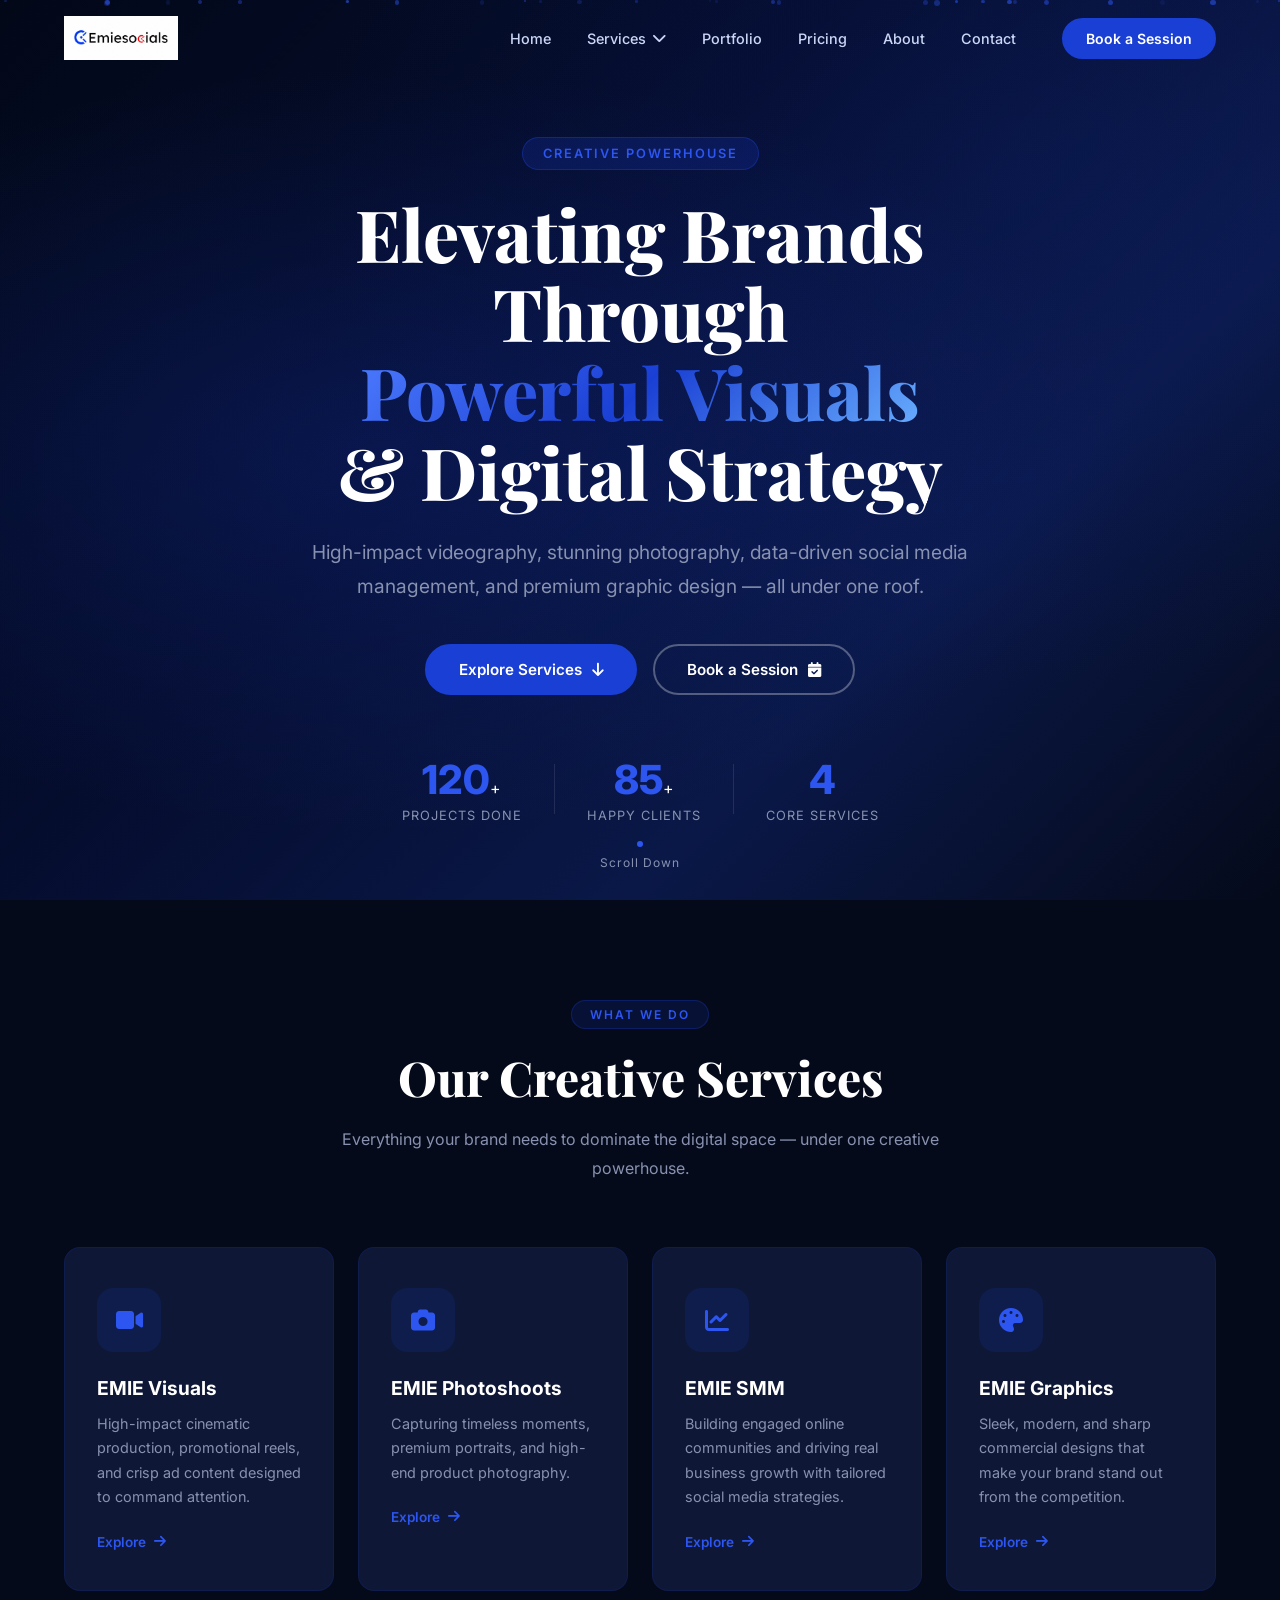
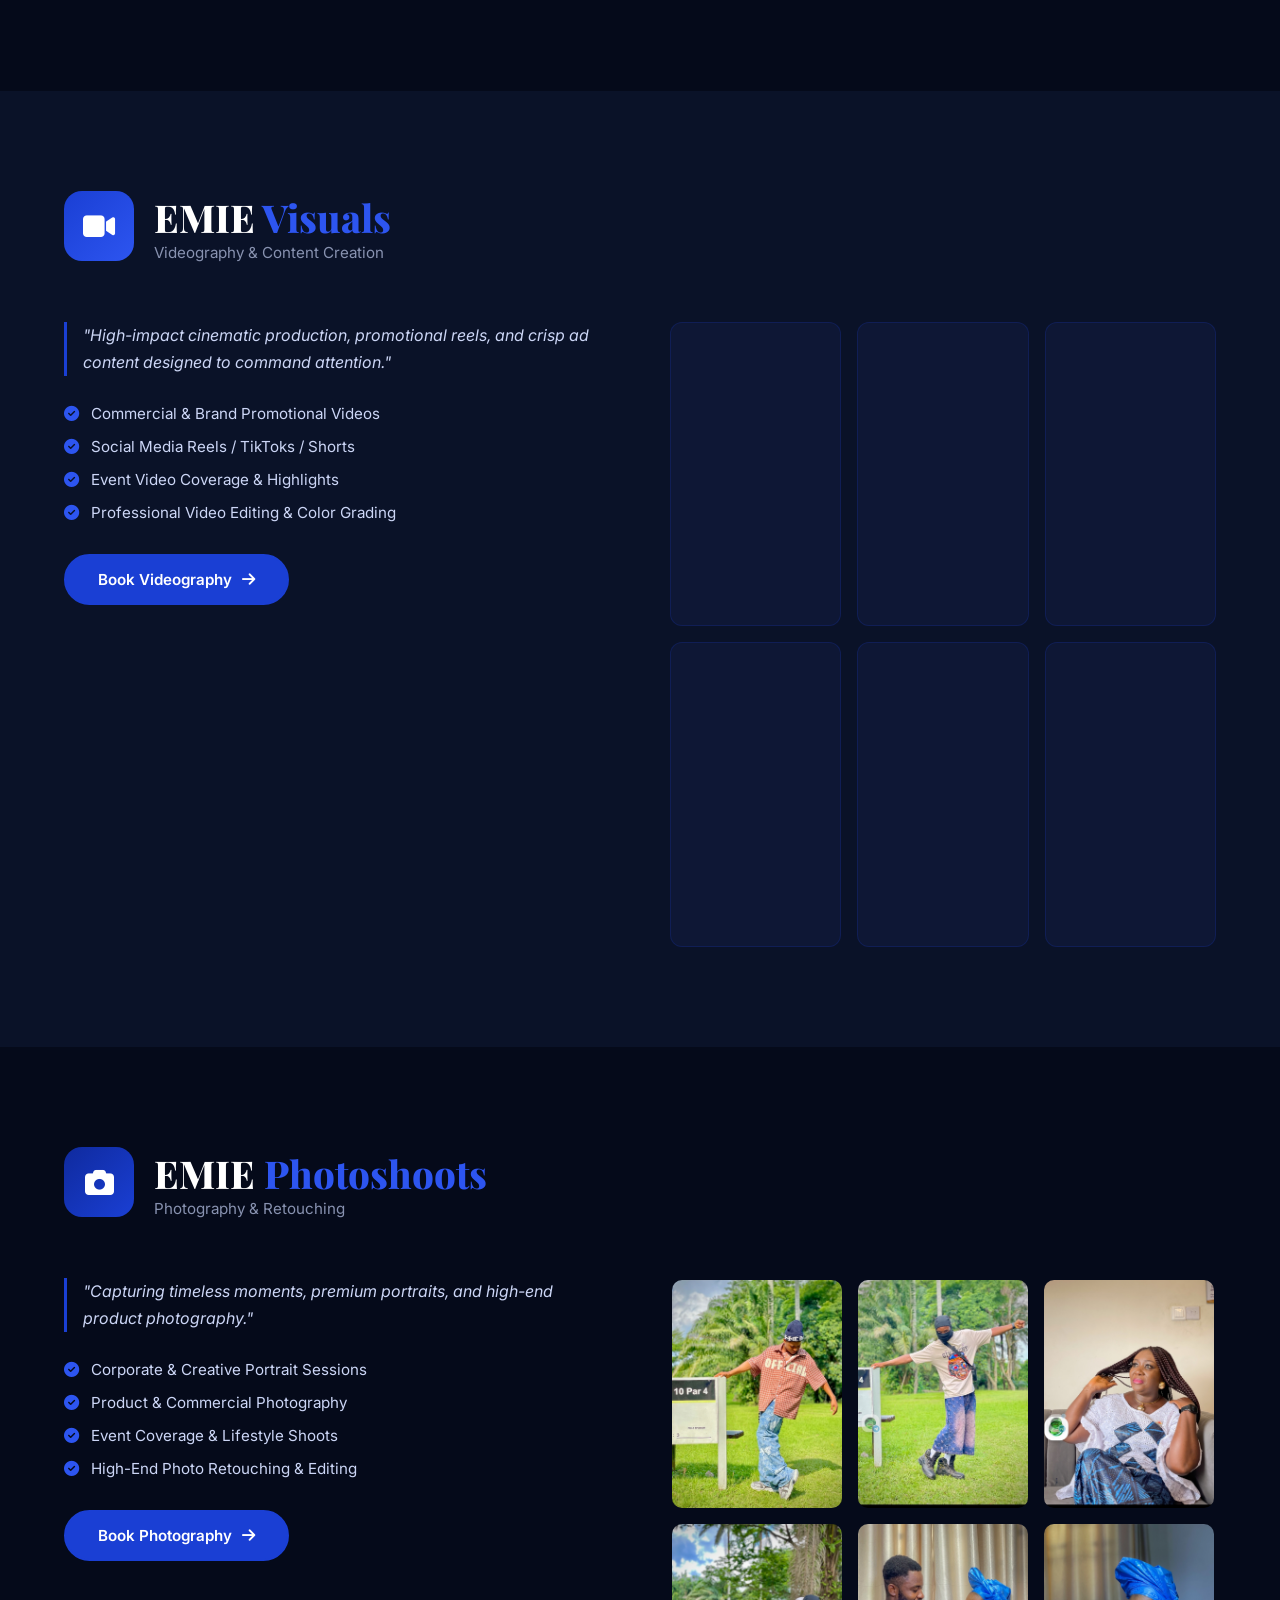
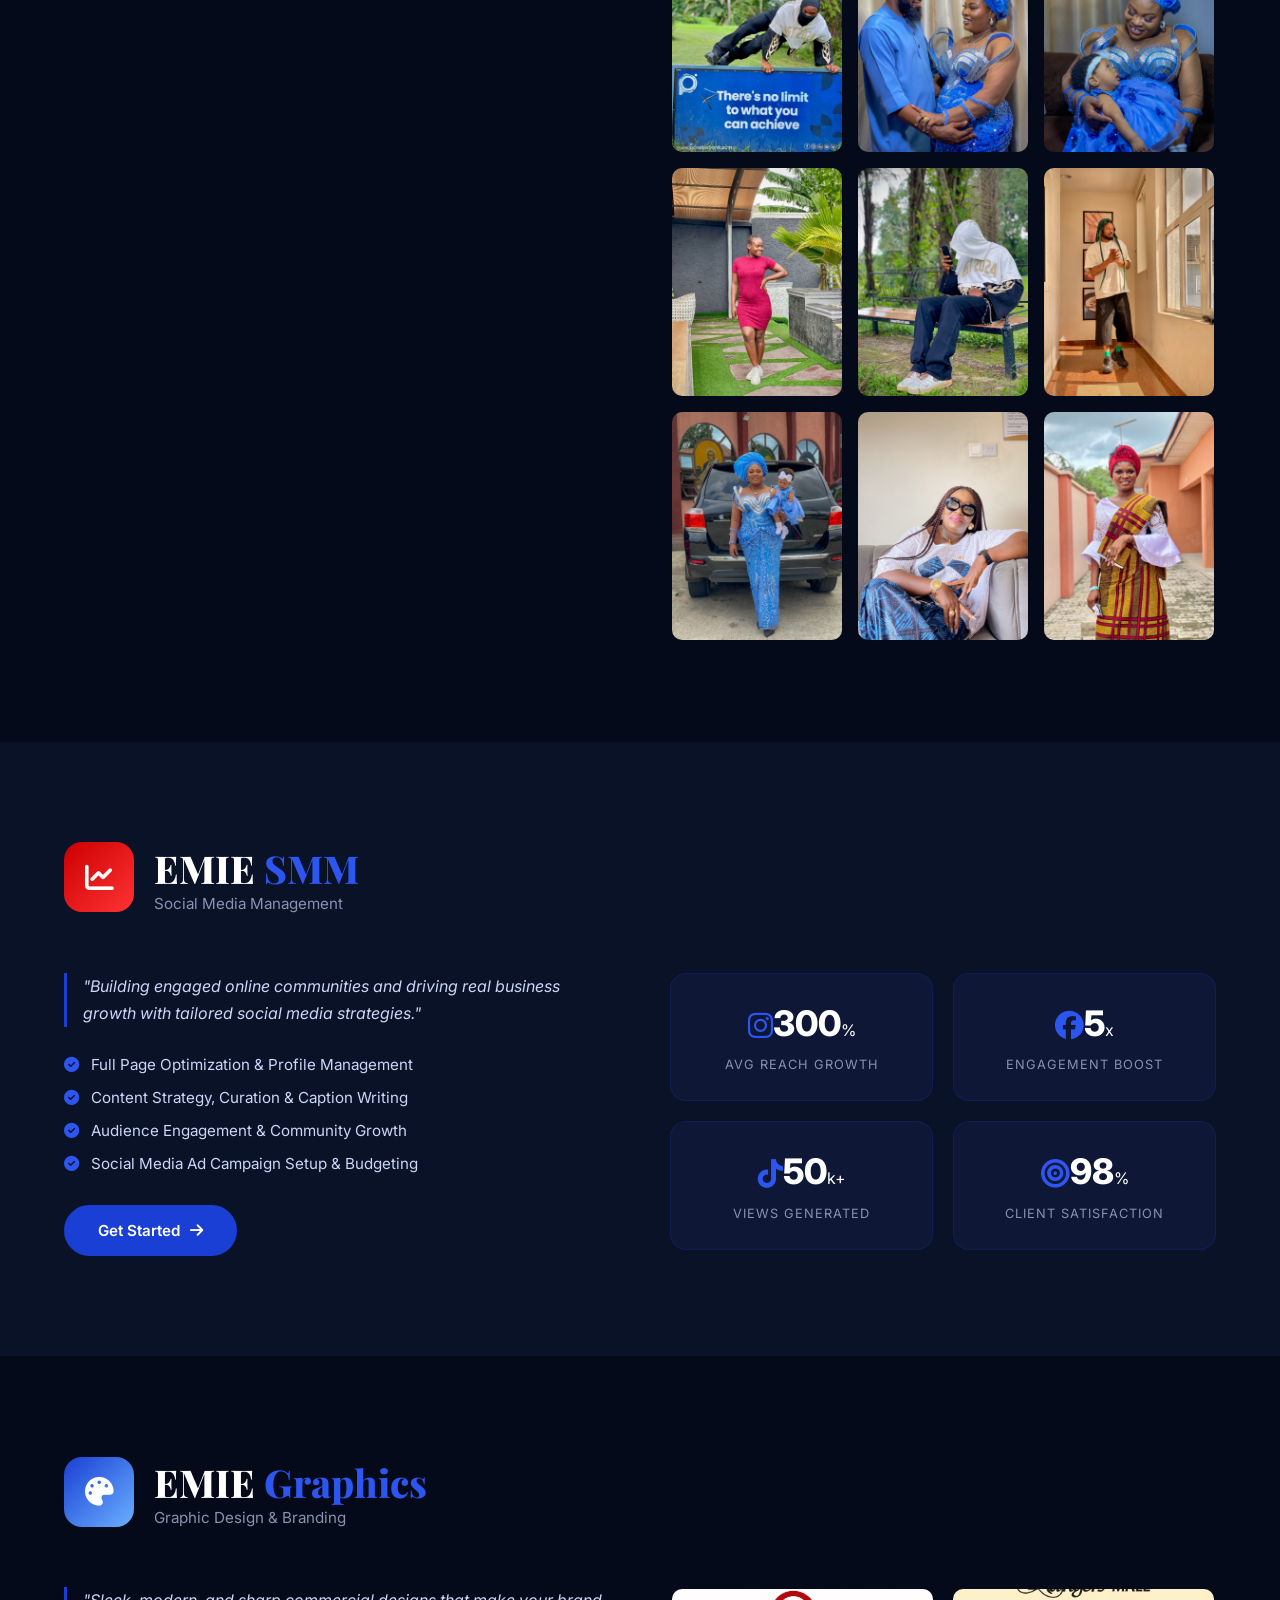
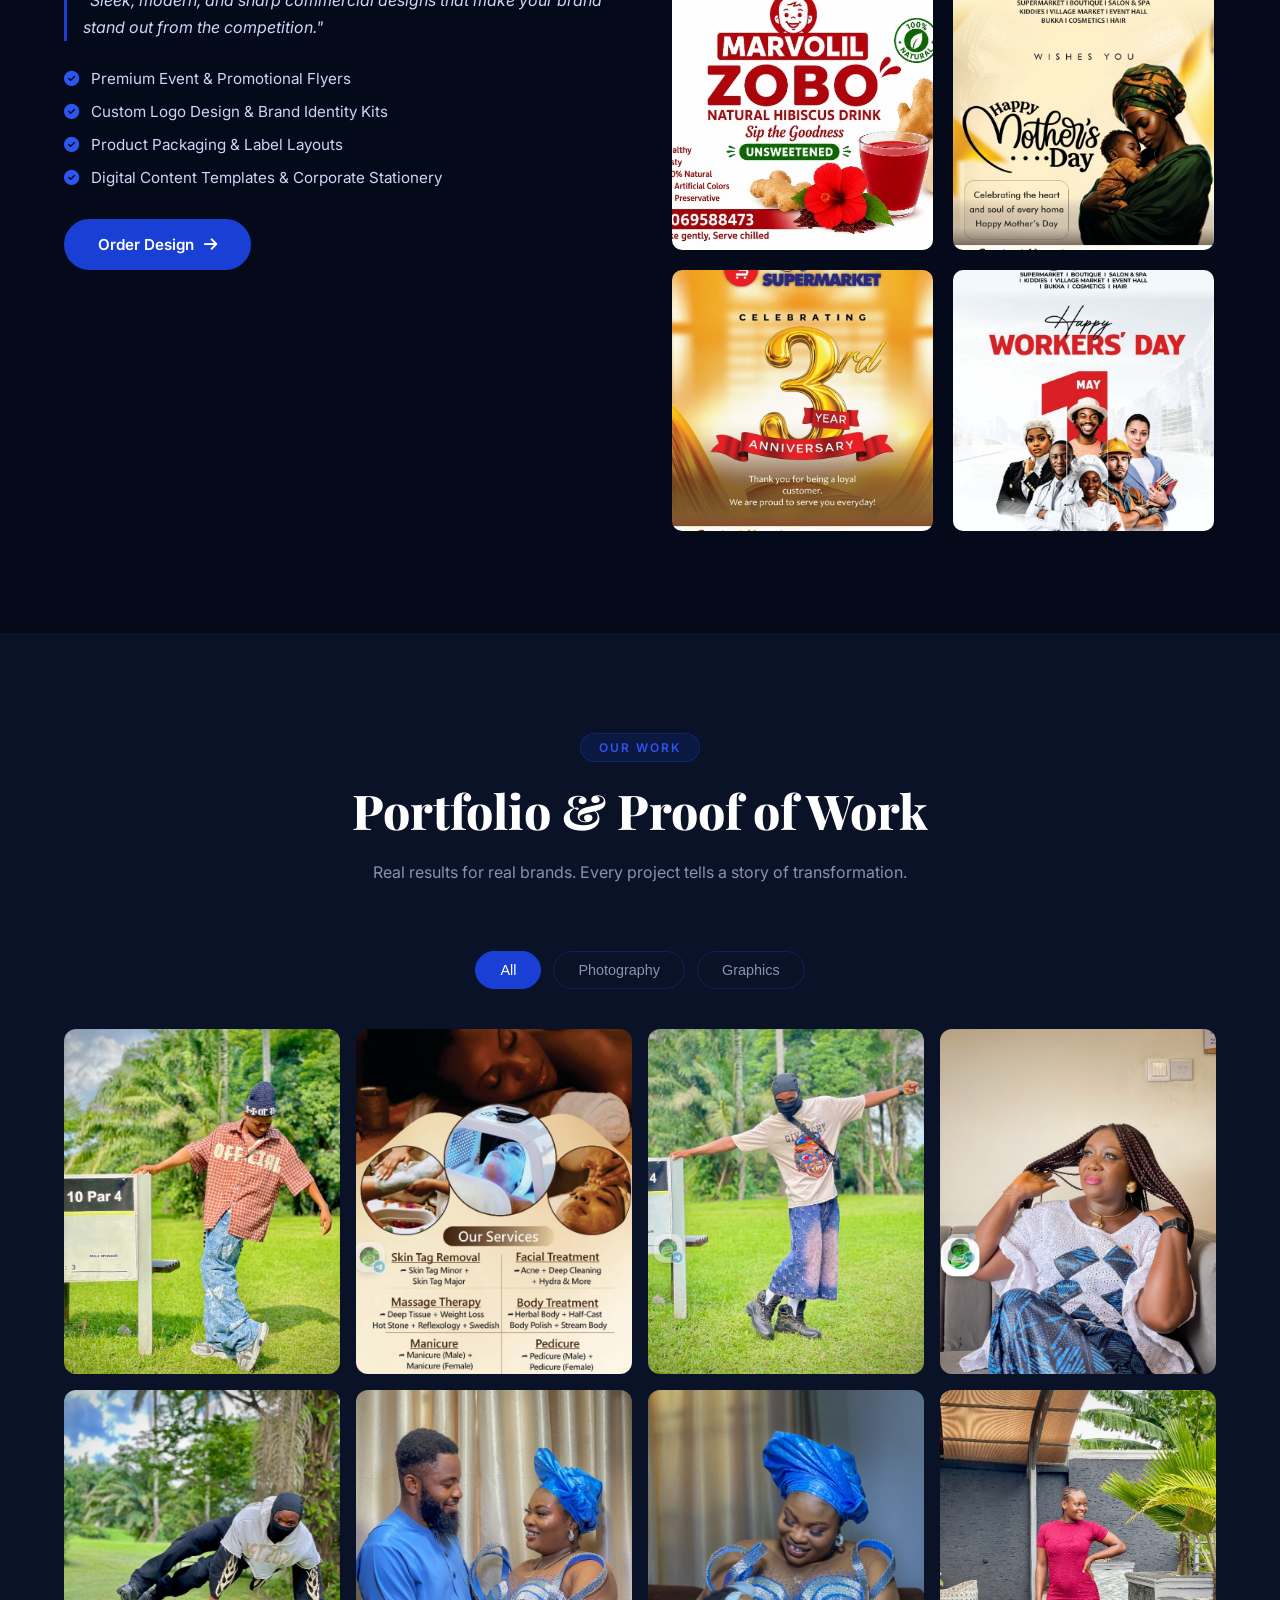
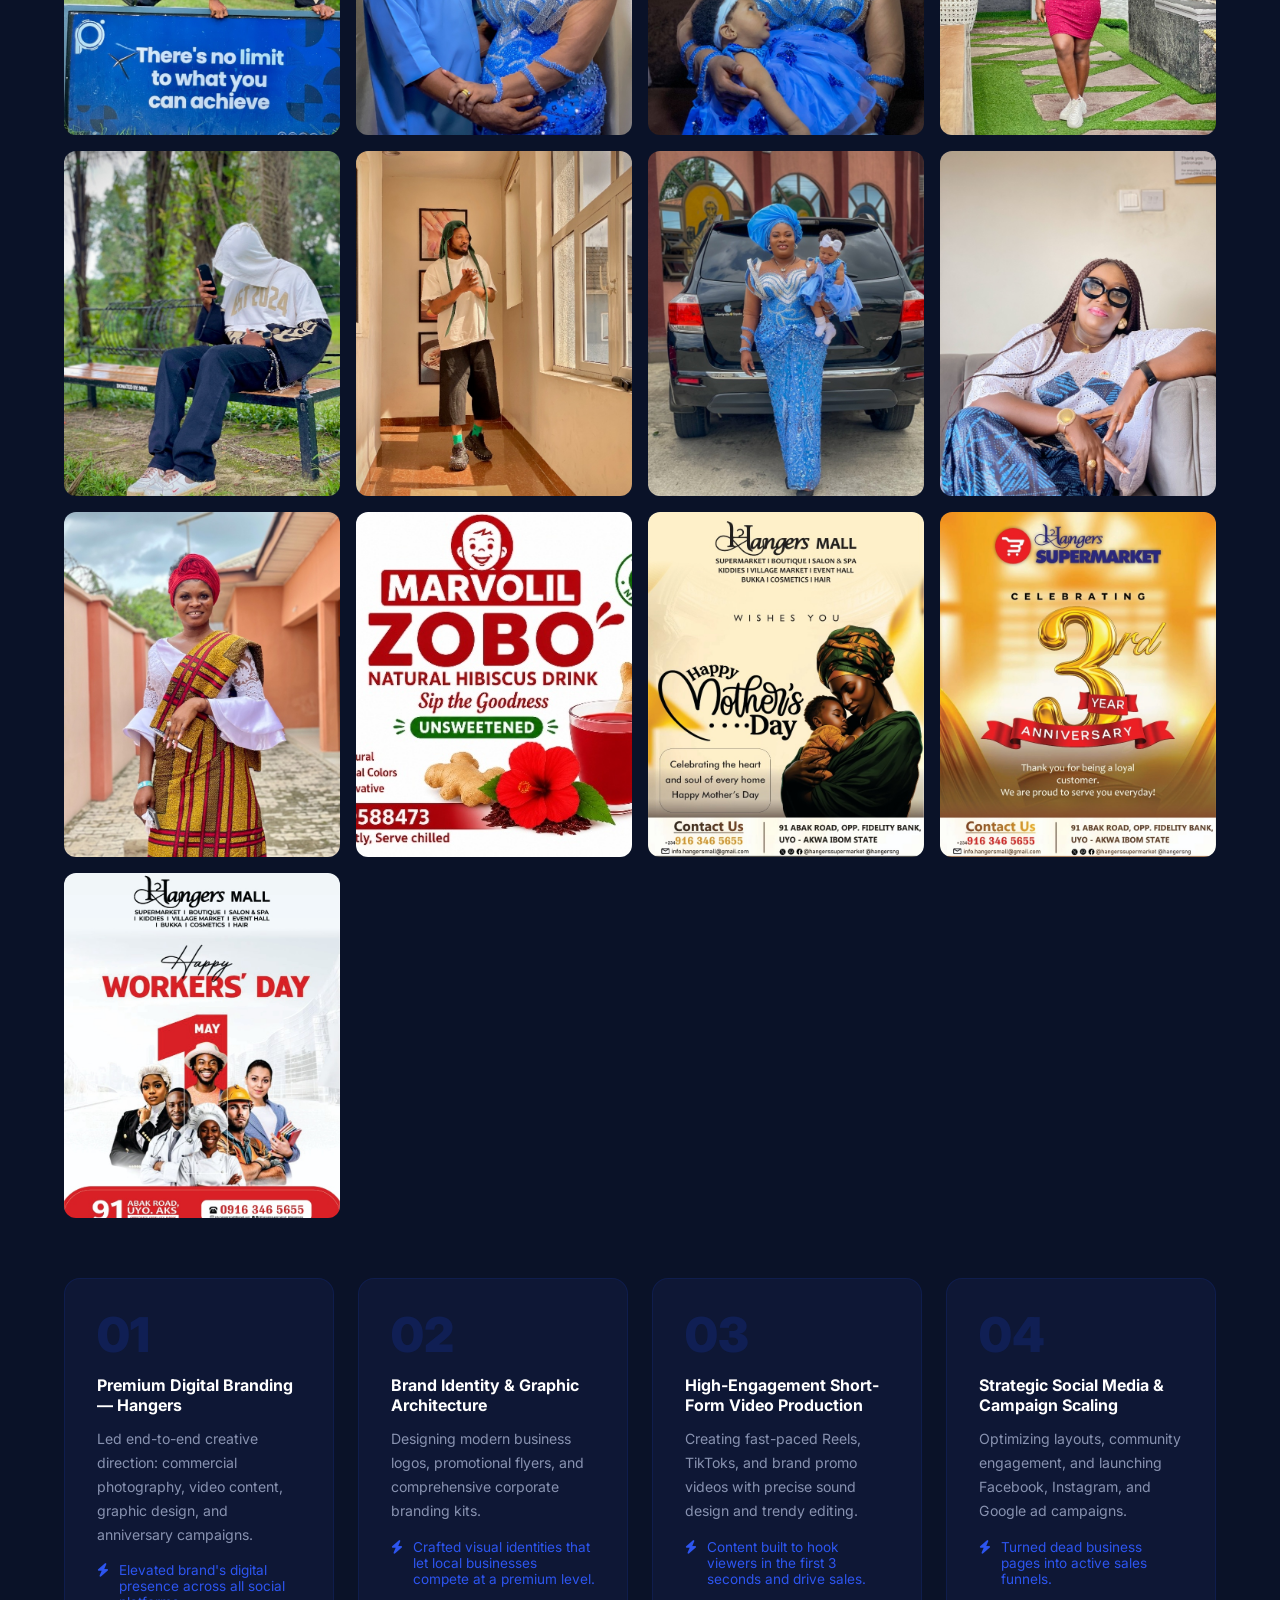
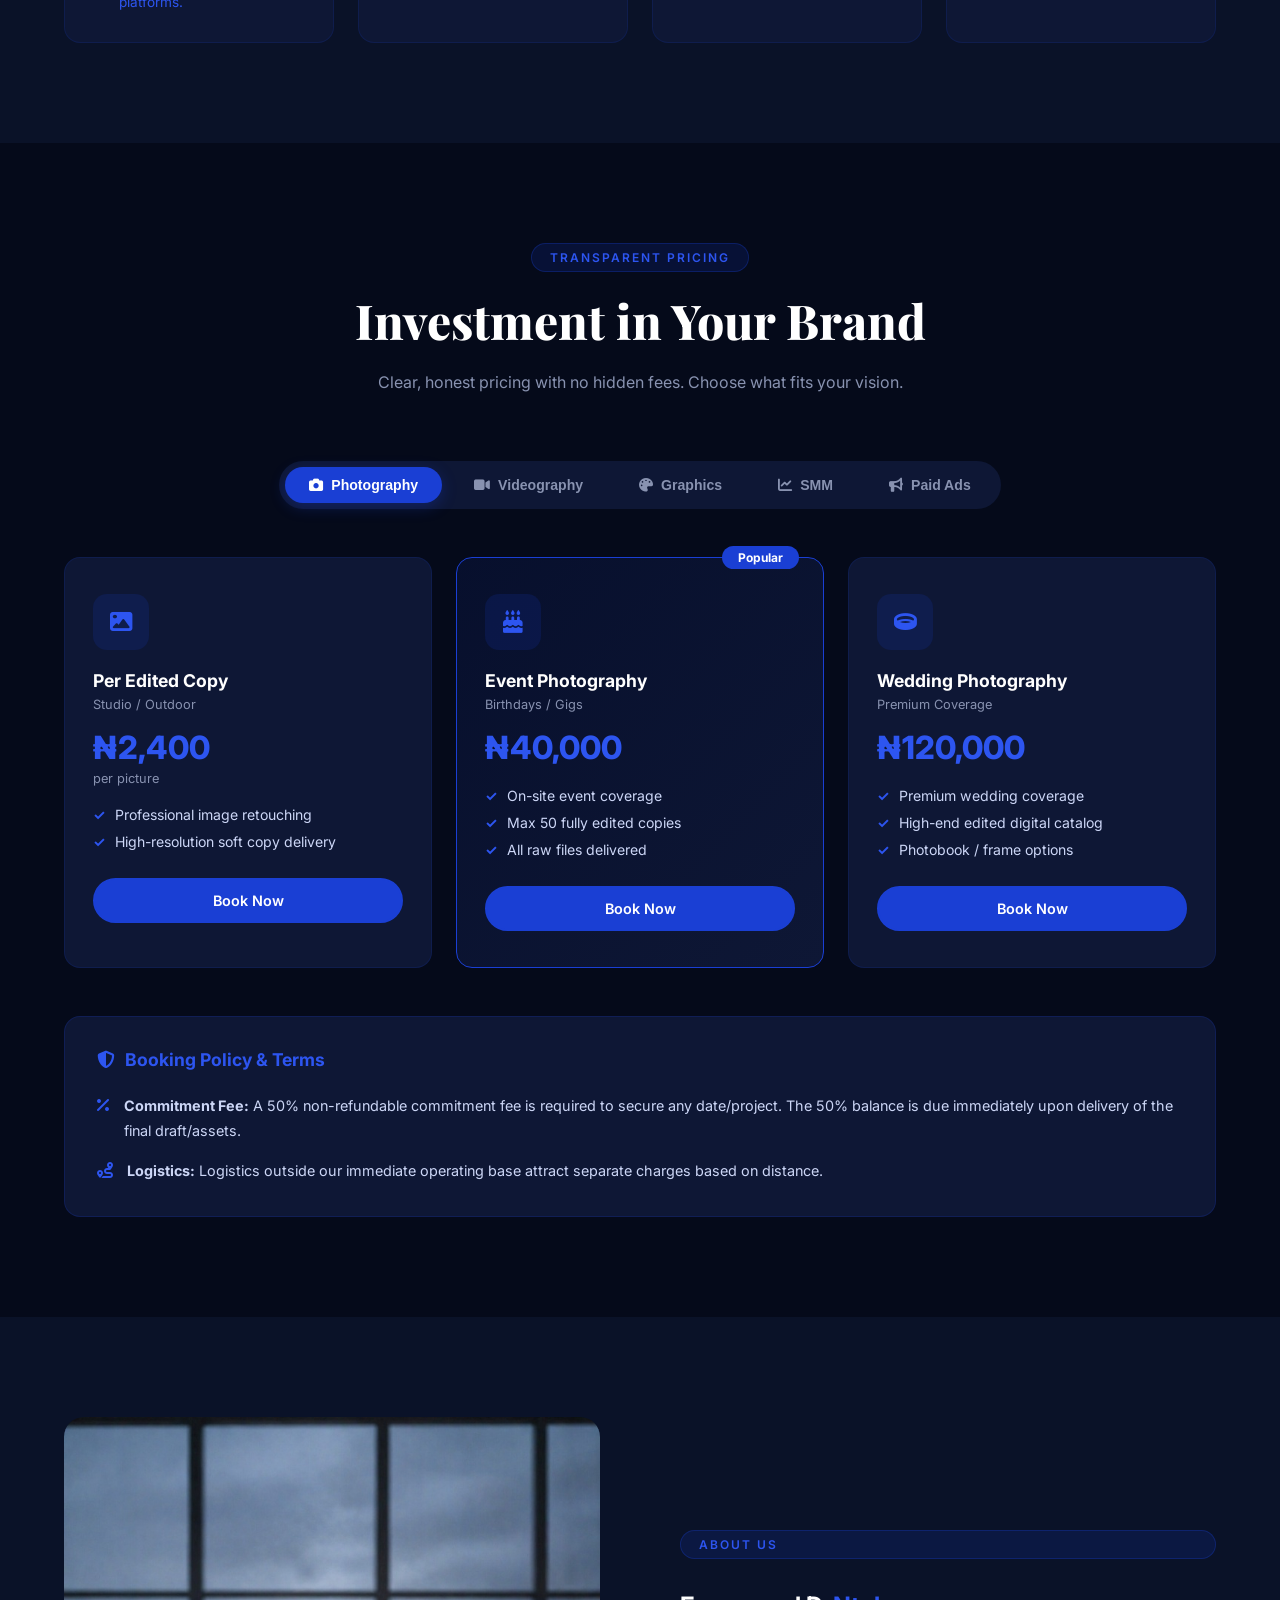
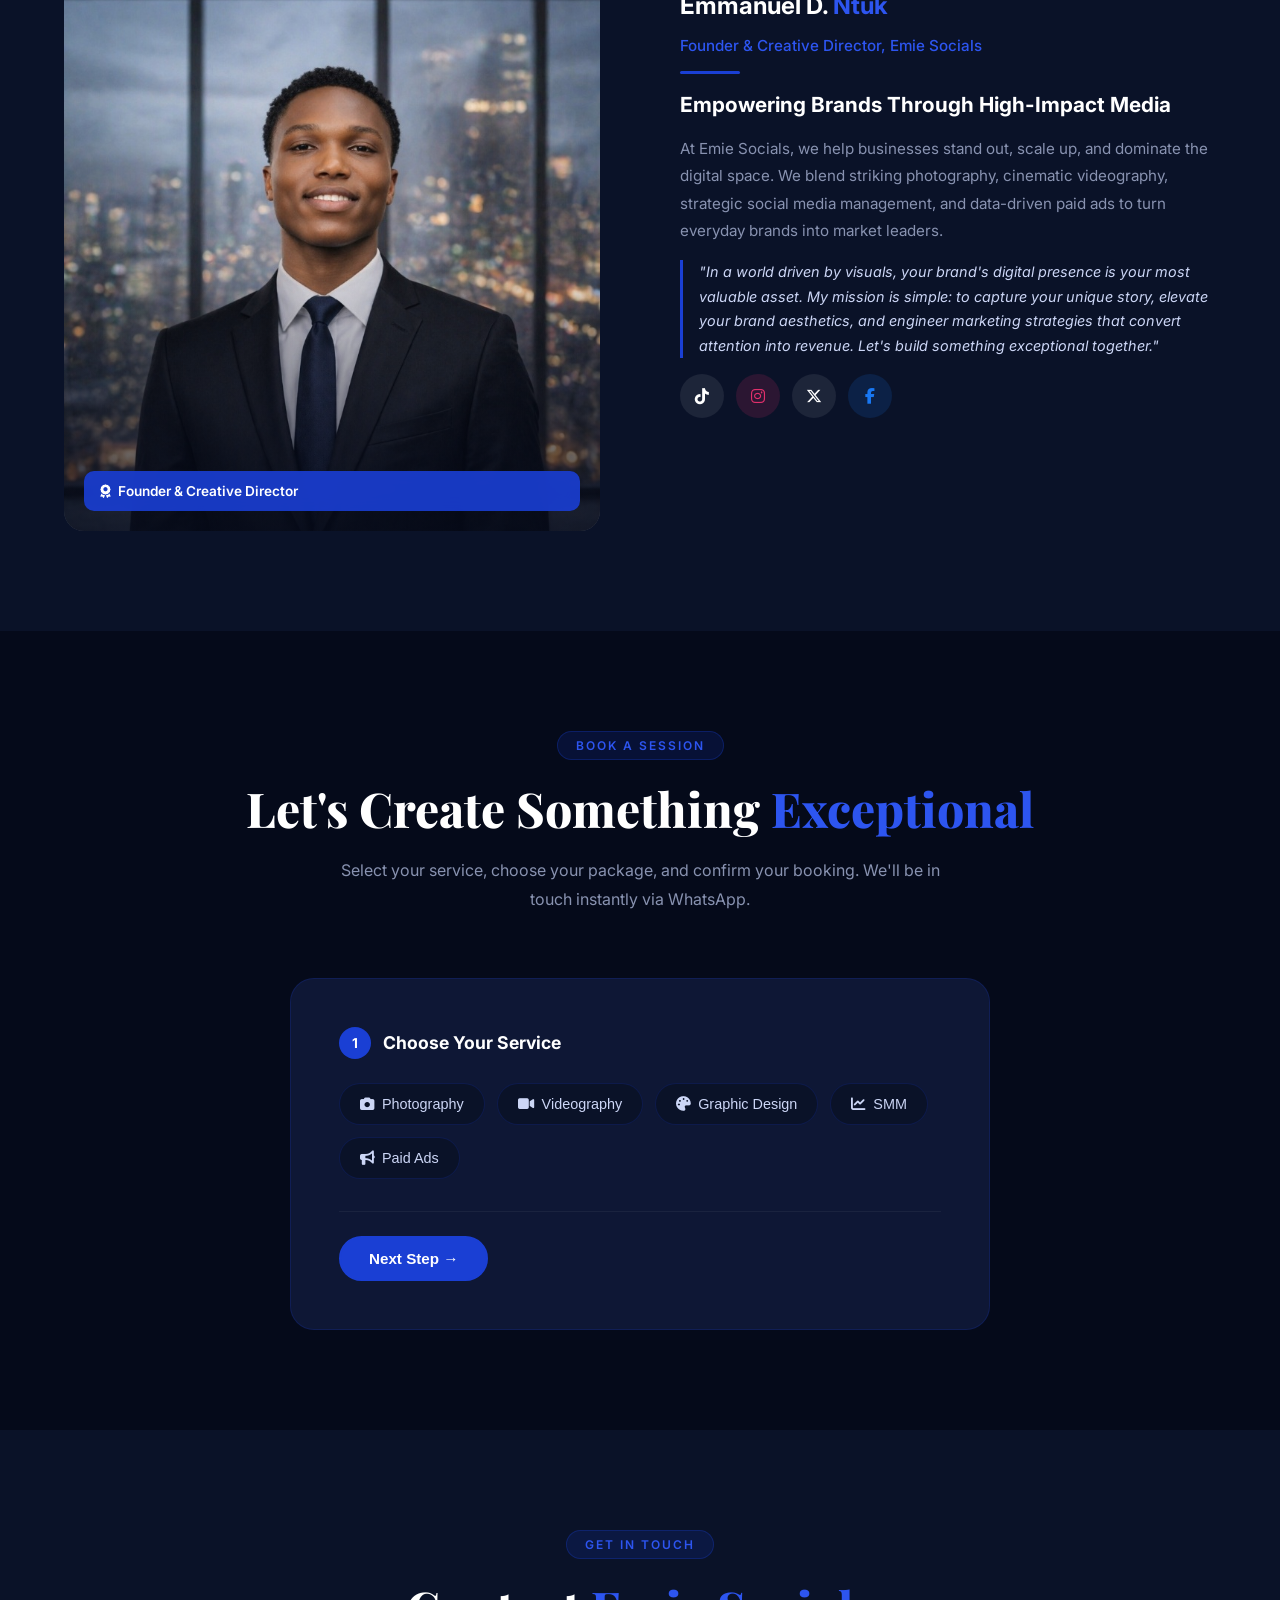
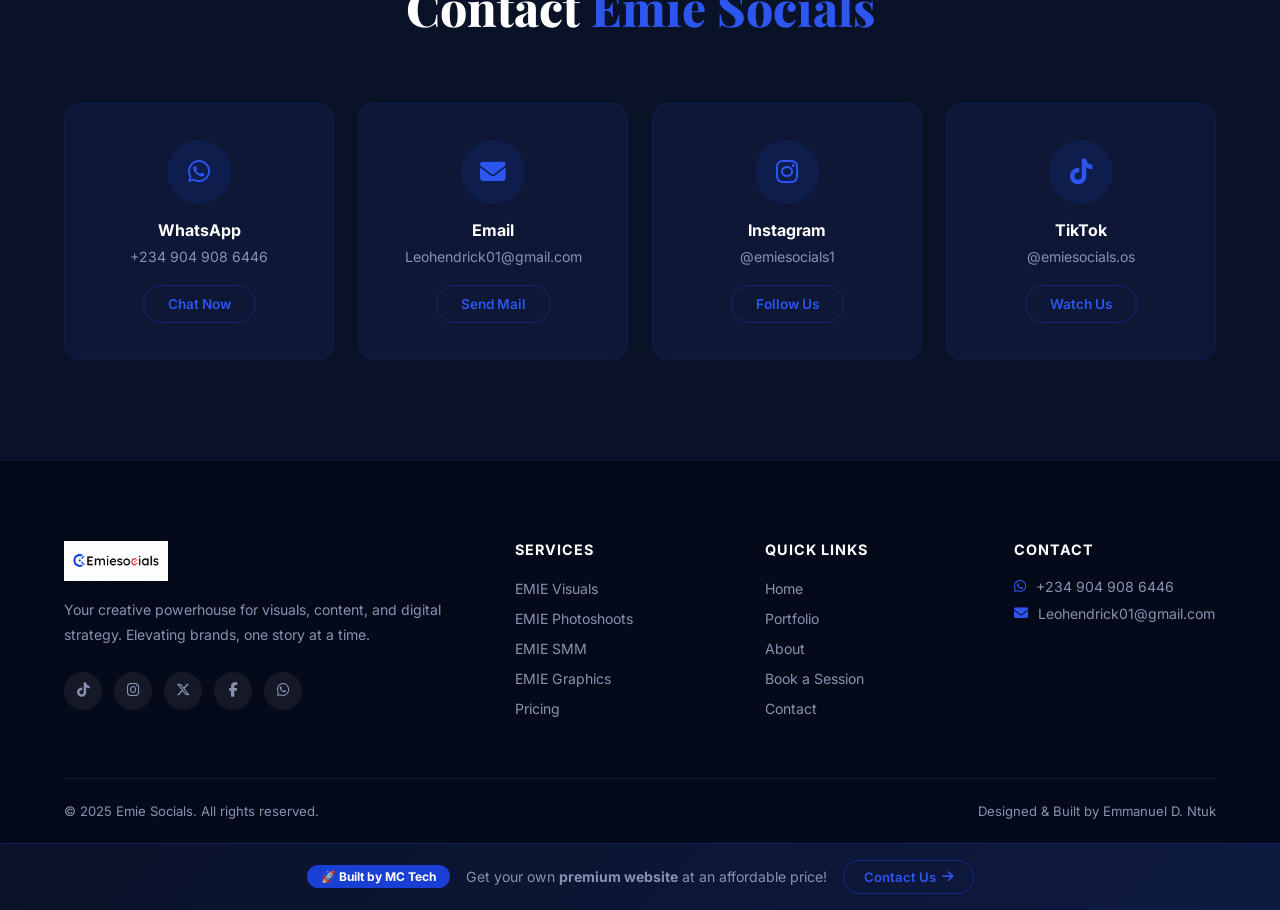
==== index.html @ 8cddf9e2 "Add files via upload" ====
<!DOCTYPE html>
<html lang="en">
<head>
  <meta charset="UTF-8" />
  <meta name="viewport" content="width=device-width, initial-scale=1.0" />
  <title>Emie Socials | Creative Powerhouse</title>
  <link rel="stylesheet" href="style.css" />
  <link href="https://fonts.googleapis.com/css2?family=Inter:wght@300;400;500;600;700;800;900&family=Playfair+Display:wght@700;800&display=swap" rel="stylesheet">
  <link rel="stylesheet" href="https://cdnjs.cloudflare.com/ajax/libs/font-awesome/6.5.0/css/all.min.css"/>
</head>
<body>

<!-- ========== PRELOADER ========== -->
<div id="preloader">
  <div class="preloader-inner">
    <div class="preloader-logo">ES</div>
    <div class="preloader-bar"><div class="preloader-fill"></div></div>
  </div>
</div>

<!-- ========== NAVBAR ========== -->
<nav id="navbar">
  <div class="nav-container">
    <a href="#home" class="nav-logo">
      <img id="nav-logo-img" src="" alt="Emie Socials" />
    </a>
    <ul class="nav-links" id="navLinks">
      <li><a href="#home" class="nav-link">Home</a></li>
      <li class="dropdown">
        <a href="#services" class="nav-link">Services <i class="fas fa-chevron-down"></i></a>
        <ul class="dropdown-menu">
          <li><a href="#visuals"><i class="fas fa-video"></i> Videography</a></li>
          <li><a href="#photoshoots"><i class="fas fa-camera"></i> Photography</a></li>
          <li><a href="#smm"><i class="fas fa-mobile-alt"></i> Social Media</a></li>
          <li><a href="#graphics"><i class="fas fa-palette"></i> Graphic Design</a></li>
        </ul>
      </li>
      <li><a href="#portfolio" class="nav-link">Portfolio</a></li>
      <li><a href="#pricing" class="nav-link">Pricing</a></li>
      <li><a href="#about" class="nav-link">About</a></li>
      <li><a href="#contact" class="nav-link">Contact</a></li>
    </ul>
    <a href="#booking" class="btn-book">Book a Session</a>
    <button class="hamburger" id="hamburger" aria-label="Menu">
      <span></span><span></span><span></span>
    </button>
  </div>
</nav>

<!-- ========== HERO ========== -->
<section id="home" class="hero">
  <div class="hero-bg">
    <div class="hero-overlay"></div>
    <div class="hero-particles" id="particles"></div>
  </div>
  <div class="hero-content">
    <div class="hero-badge reveal-up">Creative Powerhouse</div>
    <h1 class="hero-title reveal-up">Elevating Brands Through<br/><span class="gradient-text">Powerful Visuals</span><br/>&amp; Digital Strategy</h1>
    <p class="hero-sub reveal-up">High-impact videography, stunning photography, data-driven social media management, and premium graphic design — all under one roof.</p>
    <div class="hero-btns reveal-up">
      <a href="#services" class="btn-primary">Explore Services <i class="fas fa-arrow-down"></i></a>
      <a href="#booking" class="btn-outline">Book a Session <i class="fas fa-calendar-check"></i></a>
    </div>
    <div class="hero-stats reveal-up">
      <div class="stat"><span class="stat-num" data-target="120">0</span><span>+</span><p>Projects Done</p></div>
      <div class="stat-divider"></div>
      <div class="stat"><span class="stat-num" data-target="85">0</span><span>+</span><p>Happy Clients</p></div>
      <div class="stat-divider"></div>
      <div class="stat"><span class="stat-num" data-target="4">0</span><span></span><p>Core Services</p></div>
    </div>
  </div>
  <div class="hero-scroll">
    <div class="scroll-dot"></div>
    <span>Scroll Down</span>
  </div>
</section>

<!-- ========== SERVICES HUB ========== -->
<section id="services" class="section services-hub">
  <div class="container">
    <div class="section-header">
      <span class="section-tag reveal-up">What We Do</span>
      <h2 class="section-title reveal-up">Our Creative Services</h2>
      <p class="section-sub reveal-up">Everything your brand needs to dominate the digital space — under one creative powerhouse.</p>
    </div>
    <div class="services-grid">
      <a href="#visuals" class="service-card reveal-up">
        <div class="service-icon"><i class="fas fa-video"></i></div>
        <div class="service-glow"></div>
        <h3>EMIE Visuals</h3>
        <p>High-impact cinematic production, promotional reels, and crisp ad content designed to command attention.</p>
        <span class="service-arrow">Explore <i class="fas fa-arrow-right"></i></span>
      </a>
      <a href="#photoshoots" class="service-card reveal-up">
        <div class="service-icon"><i class="fas fa-camera"></i></div>
        <div class="service-glow"></div>
        <h3>EMIE Photoshoots</h3>
        <p>Capturing timeless moments, premium portraits, and high-end product photography.</p>
        <span class="service-arrow">Explore <i class="fas fa-arrow-right"></i></span>
      </a>
      <a href="#smm" class="service-card reveal-up">
        <div class="service-icon"><i class="fas fa-chart-line"></i></div>
        <div class="service-glow"></div>
        <h3>EMIE SMM</h3>
        <p>Building engaged online communities and driving real business growth with tailored social media strategies.</p>
        <span class="service-arrow">Explore <i class="fas fa-arrow-right"></i></span>
      </a>
      <a href="#graphics" class="service-card reveal-up">
        <div class="service-icon"><i class="fas fa-palette"></i></div>
        <div class="service-glow"></div>
        <h3>EMIE Graphics</h3>
        <p>Sleek, modern, and sharp commercial designs that make your brand stand out from the competition.</p>
        <span class="service-arrow">Explore <i class="fas fa-arrow-right"></i></span>
      </a>
    </div>
  </div>
</section>

<!-- ========== EMIE VISUALS ========== -->
<section id="visuals" class="section service-detail dark-section">
  <div class="container">
    <div class="service-detail-header reveal-up">
      <div class="service-detail-icon video-icon"><i class="fas fa-video"></i></div>
      <div>
        <h2>EMIE <span class="blue-text">Visuals</span></h2>
        <p>Videography &amp; Content Creation</p>
      </div>
    </div>
    <div class="service-detail-grid">
      <div class="service-detail-info reveal-left">
        <p class="service-tagline">"High-impact cinematic production, promotional reels, and crisp ad content designed to command attention."</p>
        <ul class="service-list">
          <li><i class="fas fa-check-circle"></i> Commercial &amp; Brand Promotional Videos</li>
          <li><i class="fas fa-check-circle"></i> Social Media Reels / TikToks / Shorts</li>
          <li><i class="fas fa-check-circle"></i> Event Video Coverage &amp; Highlights</li>
          <li><i class="fas fa-check-circle"></i> Professional Video Editing &amp; Color Grading</li>
        </ul>
        <a href="#booking" class="btn-primary">Book Videography <i class="fas fa-arrow-right"></i></a>
      </div>
      <div class="video-grid reveal-right">
        <div class="video-wrapper">
          <iframe src="https://www.youtube.com/embed/iX8CRyQNHeg" title="Emie Visuals 1" frameborder="0" allowfullscreen loading="lazy"></iframe>
        </div>
        <div class="video-wrapper">
          <iframe src="https://www.youtube.com/embed/PDNLjhbdhl4" title="Emie Visuals 2" frameborder="0" allowfullscreen loading="lazy"></iframe>
        </div>
        <div class="video-wrapper">
          <iframe src="https://www.youtube.com/embed/9I8XINdGzpo" title="Emie Visuals 3" frameborder="0" allowfullscreen loading="lazy"></iframe>
        </div>
        <div class="video-wrapper">
          <iframe src="https://www.youtube.com/embed/9DsipV1KMoE" title="Emie Visuals 4" frameborder="0" allowfullscreen loading="lazy"></iframe>
        </div>
        <div class="video-wrapper">
          <iframe src="https://www.youtube.com/embed/t7kFFw5712A" title="Emie Visuals 5" frameborder="0" allowfullscreen loading="lazy"></iframe>
        </div>
        <div class="video-wrapper">
          <iframe src="https://www.youtube.com/embed/y2PFQkHVf3I" title="Emie Visuals 6" frameborder="0" allowfullscreen loading="lazy"></iframe>
        </div>
      </div>
    </div>
  </div>
</section>

<!-- ========== EMIE PHOTOSHOOTS ========== -->
<section id="photoshoots" class="section service-detail">
  <div class="container">
    <div class="service-detail-header reveal-up">
      <div class="service-detail-icon photo-icon"><i class="fas fa-camera"></i></div>
      <div>
        <h2>EMIE <span class="blue-text">Photoshoots</span></h2>
        <p>Photography &amp; Retouching</p>
      </div>
    </div>
    <div class="service-detail-grid reverse">
      <div class="photo-gallery reveal-left" id="photoGallery"></div>
      <div class="service-detail-info reveal-right">
        <p class="service-tagline">"Capturing timeless moments, premium portraits, and high-end product photography."</p>
        <ul class="service-list">
          <li><i class="fas fa-check-circle"></i> Corporate &amp; Creative Portrait Sessions</li>
          <li><i class="fas fa-check-circle"></i> Product &amp; Commercial Photography</li>
          <li><i class="fas fa-check-circle"></i> Event Coverage &amp; Lifestyle Shoots</li>
          <li><i class="fas fa-check-circle"></i> High-End Photo Retouching &amp; Editing</li>
        </ul>
        <a href="#booking" class="btn-primary">Book Photography <i class="fas fa-arrow-right"></i></a>
      </div>
    </div>
  </div>
</section>

<!-- ========== EMIE SMM ========== -->
<section id="smm" class="section service-detail dark-section">
  <div class="container">
    <div class="service-detail-header reveal-up">
      <div class="service-detail-icon smm-icon"><i class="fas fa-chart-line"></i></div>
      <div>
        <h2>EMIE <span class="blue-text">SMM</span></h2>
        <p>Social Media Management</p>
      </div>
    </div>
    <div class="service-detail-grid">
      <div class="service-detail-info reveal-left">
        <p class="service-tagline">"Building engaged online communities and driving real business growth with tailored social media strategies."</p>
        <ul class="service-list">
          <li><i class="fas fa-check-circle"></i> Full Page Optimization &amp; Profile Management</li>
          <li><i class="fas fa-check-circle"></i> Content Strategy, Curation &amp; Caption Writing</li>
          <li><i class="fas fa-check-circle"></i> Audience Engagement &amp; Community Growth</li>
          <li><i class="fas fa-check-circle"></i> Social Media Ad Campaign Setup &amp; Budgeting</li>
        </ul>
        <a href="#booking" class="btn-primary">Get Started <i class="fas fa-arrow-right"></i></a>
      </div>
      <div class="smm-metrics reveal-right">
        <div class="metric-card"><i class="fab fa-instagram"></i><span class="metric-num" data-target="300">0</span><span>%</span><p>Avg Reach Growth</p></div>
        <div class="metric-card"><i class="fab fa-facebook"></i><span class="metric-num" data-target="5">0</span><span>x</span><p>Engagement Boost</p></div>
        <div class="metric-card"><i class="fab fa-tiktok"></i><span class="metric-num" data-target="50">0</span><span>k+</span><p>Views Generated</p></div>
        <div class="metric-card"><i class="fas fa-bullseye"></i><span class="metric-num" data-target="98">0</span><span>%</span><p>Client Satisfaction</p></div>
      </div>
    </div>
  </div>
</section>

<!-- ========== EMIE GRAPHICS ========== -->
<section id="graphics" class="section service-detail">
  <div class="container">
    <div class="service-detail-header reveal-up">
      <div class="service-detail-icon graphics-icon"><i class="fas fa-palette"></i></div>
      <div>
        <h2>EMIE <span class="blue-text">Graphics</span></h2>
        <p>Graphic Design &amp; Branding</p>
      </div>
    </div>
    <div class="service-detail-grid reverse">
      <div class="graphics-gallery reveal-left" id="graphicsGallery"></div>
      <div class="service-detail-info reveal-right">
        <p class="service-tagline">"Sleek, modern, and sharp commercial designs that make your brand stand out from the competition."</p>
        <ul class="service-list">
          <li><i class="fas fa-check-circle"></i> Premium Event &amp; Promotional Flyers</li>
          <li><i class="fas fa-check-circle"></i> Custom Logo Design &amp; Brand Identity Kits</li>
          <li><i class="fas fa-check-circle"></i> Product Packaging &amp; Label Layouts</li>
          <li><i class="fas fa-check-circle"></i> Digital Content Templates &amp; Corporate Stationery</li>
        </ul>
        <a href="#booking" class="btn-primary">Order Design <i class="fas fa-arrow-right"></i></a>
      </div>
    </div>
  </div>
</section>

<!-- ========== PORTFOLIO ========== -->
<section id="portfolio" class="section dark-section">
  <div class="container">
    <div class="section-header">
      <span class="section-tag reveal-up">Our Work</span>
      <h2 class="section-title reveal-up">Portfolio &amp; Proof of Work</h2>
      <p class="section-sub reveal-up">Real results for real brands. Every project tells a story of transformation.</p>
    </div>
    <div class="portfolio-filter reveal-up">
      <button class="filter-btn active" data-filter="all">All</button>
      <button class="filter-btn" data-filter="photo">Photography</button>
      <button class="filter-btn" data-filter="graphic">Graphics</button>
    </div>
    <div class="portfolio-grid" id="portfolioGrid"></div>

    <!-- POW Cards -->
    <div class="pow-grid">
      <div class="pow-card reveal-up">
        <div class="pow-num">01</div>
        <h3>Premium Digital Branding — Hangers</h3>
        <p>Led end-to-end creative direction: commercial photography, video content, graphic design, and anniversary campaigns.</p>
        <div class="pow-impact"><i class="fas fa-bolt"></i> Elevated brand's digital presence across all social platforms.</div>
      </div>
      <div class="pow-card reveal-up">
        <div class="pow-num">02</div>
        <h3>Brand Identity &amp; Graphic Architecture</h3>
        <p>Designing modern business logos, promotional flyers, and comprehensive corporate branding kits.</p>
        <div class="pow-impact"><i class="fas fa-bolt"></i> Crafted visual identities that let local businesses compete at a premium level.</div>
      </div>
      <div class="pow-card reveal-up">
        <div class="pow-num">03</div>
        <h3>High-Engagement Short-Form Video Production</h3>
        <p>Creating fast-paced Reels, TikToks, and brand promo videos with precise sound design and trendy editing.</p>
        <div class="pow-impact"><i class="fas fa-bolt"></i> Content built to hook viewers in the first 3 seconds and drive sales.</div>
      </div>
      <div class="pow-card reveal-up">
        <div class="pow-num">04</div>
        <h3>Strategic Social Media &amp; Campaign Scaling</h3>
        <p>Optimizing layouts, community engagement, and launching Facebook, Instagram, and Google ad campaigns.</p>
        <div class="pow-impact"><i class="fas fa-bolt"></i> Turned dead business pages into active sales funnels.</div>
      </div>
    </div>
  </div>
</section>

<!-- ========== PRICING ========== -->
<section id="pricing" class="section">
  <div class="container">
    <div class="section-header">
      <span class="section-tag reveal-up">Transparent Pricing</span>
      <h2 class="section-title reveal-up">Investment in Your Brand</h2>
      <p class="section-sub reveal-up">Clear, honest pricing with no hidden fees. Choose what fits your vision.</p>
    </div>

    <div class="pricing-tabs reveal-up">
      <button class="price-tab active" data-tab="photo"><i class="fas fa-camera"></i> Photography</button>
      <button class="price-tab" data-tab="video"><i class="fas fa-video"></i> Videography</button>
      <button class="price-tab" data-tab="design"><i class="fas fa-palette"></i> Graphics</button>
      <button class="price-tab" data-tab="smm"><i class="fas fa-chart-line"></i> SMM</button>
      <button class="price-tab" data-tab="ads"><i class="fas fa-bullhorn"></i> Paid Ads</button>
    </div>

    <div class="pricing-content">
      <!-- Photography -->
      <div class="price-panel active" id="tab-photo">
        <div class="price-cards">
          <div class="price-card reveal-up">
            <div class="price-icon"><i class="fas fa-image"></i></div>
            <h3>Per Edited Copy</h3>
            <p class="price-sub">Studio / Outdoor</p>
            <div class="price-amount">₦<span>2,400</span></div>
            <p class="price-desc">per picture</p>
            <ul><li>Professional image retouching</li><li>High-resolution soft copy delivery</li></ul>
            <a href="#booking" class="btn-price">Book Now</a>
          </div>
          <div class="price-card featured reveal-up">
            <div class="price-badge">Popular</div>
            <div class="price-icon"><i class="fas fa-birthday-cake"></i></div>
            <h3>Event Photography</h3>
            <p class="price-sub">Birthdays / Gigs</p>
            <div class="price-amount">₦<span>40,000</span></div>
            <ul><li>On-site event coverage</li><li>Max 50 fully edited copies</li><li>All raw files delivered</li></ul>
            <a href="#booking" class="btn-price">Book Now</a>
          </div>
          <div class="price-card reveal-up">
            <div class="price-icon"><i class="fas fa-ring"></i></div>
            <h3>Wedding Photography</h3>
            <p class="price-sub">Premium Coverage</p>
            <div class="price-amount">₦<span>120,000</span></div>
            <ul><li>Premium wedding coverage</li><li>High-end edited digital catalog</li><li>Photobook / frame options</li></ul>
            <a href="#booking" class="btn-price">Book Now</a>
          </div>
        </div>
      </div>

      <!-- Videography -->
      <div class="price-panel" id="tab-video">
        <div class="price-cards">
          <div class="price-card reveal-up">
            <div class="price-icon"><i class="fas fa-film"></i></div>
            <h3>Brand Content</h3>
            <p class="price-sub">Per Video</p>
            <div class="price-amount">₦<span>20,000</span></div>
            <ul><li>Creative short-form video</li><li>Reels / TikToks / Promos</li><li>Trend-focused editing + sound design</li></ul>
            <a href="#booking" class="btn-price">Book Now</a>
          </div>
          <div class="price-card featured reveal-up">
            <div class="price-badge">Best Value</div>
            <div class="price-icon"><i class="fas fa-layer-group"></i></div>
            <h3>Content Batch</h3>
            <p class="price-sub">5 Videos</p>
            <div class="price-amount">₦<span>80,000</span></div>
            <ul><li>1 dedicated shooting session</li><li>5 clean promotional videos</li><li>Ready for business marketing</li></ul>
            <a href="#booking" class="btn-price">Book Now</a>
          </div>
          <div class="price-card reveal-up">
            <div class="price-icon"><i class="fas fa-calendar-alt"></i></div>
            <h3>Event Coverage</h3>
            <p class="price-sub">Full Coverage</p>
            <div class="price-amount">₦<span>56,000</span></div>
            <ul><li>Full event video coverage</li><li>1 clean highlight / hype reel</li></ul>
            <a href="#booking" class="btn-price">Book Now</a>
          </div>
          <div class="price-card reveal-up">
            <div class="price-icon"><i class="fas fa-heart"></i></div>
            <h3>Wedding / Premium</h3>
            <p class="price-sub">Cinema Quality</p>
            <div class="price-amount">₦<span>160,000</span></div>
            <ul><li>Cinema-quality coverage</li><li>Full-length documentary edit</li><li>Cinematic social media teaser</li></ul>
            <a href="#booking" class="btn-price">Book Now</a>
          </div>
        </div>
      </div>

      <!-- Graphics -->
      <div class="price-panel" id="tab-design">
        <div class="price-cards">
          <div class="price-card reveal-up">
            <div class="price-icon"><i class="fas fa-file-image"></i></div>
            <h3>Single Flyer Design</h3>
            <div class="price-amount">₦<span>8,000</span></div>
            <ul><li>Promotional / event flyer</li><li>High-resolution delivery</li><li>2 revision rounds</li></ul>
            <a href="#booking" class="btn-price">Order Now</a>
          </div>
          <div class="price-card featured reveal-up">
            <div class="price-badge">Popular</div>
            <div class="price-icon"><i class="fas fa-trademark"></i></div>
            <h3>Business Logo Design</h3>
            <div class="price-amount">₦<span>20,000</span></div>
            <ul><li>Custom logo design</li><li>Multiple concepts</li><li>Vector files included</li></ul>
            <a href="#booking" class="btn-price">Order Now</a>
          </div>
          <div class="price-card reveal-up">
            <div class="price-icon"><i class="fas fa-briefcase"></i></div>
            <h3>Full Branding Kit</h3>
            <p class="price-sub">Corporate Package</p>
            <div class="price-amount">₦<span>48,000</span></div>
            <ul><li>Custom Logo</li><li>Business Card layout</li><li>Letterhead</li><li>Basic Brand Guide</li></ul>
            <a href="#booking" class="btn-price">Order Now</a>
          </div>
        </div>
      </div>

      <!-- SMM -->
      <div class="price-panel" id="tab-smm">
        <div class="price-cards">
          <div class="price-card reveal-up">
            <div class="price-icon"><i class="fas fa-seedling"></i></div>
            <h3>Market Visibility</h3>
            <p class="price-sub">Starter Package</p>
            <div class="price-amount">₦<span>64,000</span><span class="price-period">/mo</span></div>
            <ul><li>3 posts weekly</li><li>Strategic caption writing</li><li>Basic page growth</li><li>Daily DM/comment management</li></ul>
            <a href="#booking" class="btn-price">Get Started</a>
          </div>
          <div class="price-card featured reveal-up">
            <div class="price-badge">Premium</div>
            <div class="price-icon"><i class="fas fa-crown"></i></div>
            <h3>Brand Dominance</h3>
            <p class="price-sub">Growth Package</p>
            <div class="price-amount">₦<span>120,000</span><span class="price-period">/mo</span></div>
            <ul><li>5 posts weekly</li><li>Full page overhaul</li><li>Scheduled content creation days</li><li>Weekly performance reports</li></ul>
            <a href="#booking" class="btn-price">Get Started</a>
          </div>
        </div>
      </div>

      <!-- Ads -->
      <div class="price-panel" id="tab-ads">
        <div class="price-cards">
          <div class="price-card featured reveal-up" style="max-width:500px;margin:0 auto;">
            <div class="price-icon"><i class="fas fa-bullhorn"></i></div>
            <h3>Ad Campaign Management</h3>
            <p class="price-sub">Facebook, Instagram &amp; Google</p>
            <div class="price-amount">₦<span>32,000</span><span class="price-period">/mo</span></div>
            <ul><li>Target audience research</li><li>Ad copy creation</li><li>Daily campaign tracking</li><li>Campaign optimization</li></ul>
            <a href="#booking" class="btn-price">Get Started</a>
          </div>
        </div>
        <div class="ads-disclaimer">
          <i class="fas fa-info-circle"></i>
          <p><strong>Please Note:</strong> This fee covers management services only. The actual advertising budget spent on campaigns is paid directly to Meta/Google by the client.</p>
        </div>
      </div>
    </div>

    <!-- Booking Policy -->
    <div class="policy-box reveal-up">
      <h4><i class="fas fa-shield-alt"></i> Booking Policy & Terms</h4>
      <div class="policy-items">
        <div class="policy-item"><i class="fas fa-percentage"></i><div><strong>Commitment Fee:</strong> A 50% non-refundable commitment fee is required to secure any date/project. The 50% balance is due immediately upon delivery of the final draft/assets.</div></div>
        <div class="policy-item"><i class="fas fa-route"></i><div><strong>Logistics:</strong> Logistics outside our immediate operating base attract separate charges based on distance.</div></div>
      </div>
    </div>
  </div>
</section>

<!-- ========== ABOUT ========== -->
<section id="about" class="section dark-section">
  <div class="container">
    <div class="about-grid">
      <div class="about-img-wrap reveal-left">
        <div class="about-img-frame">
          <img id="ownerImg" src="" alt="Emmanuel D. Ntuk" />
          <div class="about-img-badge"><i class="fas fa-award"></i> Founder & Creative Director</div>
        </div>
      </div>
      <div class="about-content reveal-right">
        <span class="section-tag">About Us</span>
        <h2>Emmanuel D. <span class="blue-text">Ntuk</span></h2>
        <p class="about-role">Founder &amp; Creative Director, Emie Socials</p>
        <div class="about-divider"></div>
        <h3 class="about-headline">Empowering Brands Through High-Impact Media</h3>
        <p class="about-bio">At Emie Socials, we help businesses stand out, scale up, and dominate the digital space. We blend striking photography, cinematic videography, strategic social media management, and data-driven paid ads to turn everyday brands into market leaders.</p>
        <p class="about-mission">"In a world driven by visuals, your brand's digital presence is your most valuable asset. My mission is simple: to capture your unique story, elevate your brand aesthetics, and engineer marketing strategies that convert attention into revenue. Let's build something exceptional together."</p>
        <div class="about-socials">
          <a href="https://www.tiktok.com/@emiesocials.os" target="_blank" class="social-btn tiktok"><i class="fab fa-tiktok"></i></a>
          <a href="https://www.instagram.com/emiesocials1" target="_blank" class="social-btn insta"><i class="fab fa-instagram"></i></a>
          <a href="https://x.com/smurlee_" target="_blank" class="social-btn twitter"><i class="fab fa-x-twitter"></i></a>
          <a href="https://www.facebook.com/share/1cwk6e3QEg/" target="_blank" class="social-btn fb"><i class="fab fa-facebook-f"></i></a>
        </div>
      </div>
    </div>
  </div>
</section>

<!-- ========== BOOKING ========== -->
<section id="booking" class="section">
  <div class="container">
    <div class="section-header">
      <span class="section-tag reveal-up">Book a Session</span>
      <h2 class="section-title reveal-up">Let's Create Something <span class="blue-text">Exceptional</span></h2>
      <p class="section-sub reveal-up">Select your service, choose your package, and confirm your booking. We'll be in touch instantly via WhatsApp.</p>
    </div>
    <div class="booking-form reveal-up">
      <div class="booking-step" id="step1">
        <h4><span class="step-num">1</span> Choose Your Service</h4>
        <div class="booking-options">
          <button class="book-opt" data-service="Photography"><i class="fas fa-camera"></i> Photography</button>
          <button class="book-opt" data-service="Videography"><i class="fas fa-video"></i> Videography</button>
          <button class="book-opt" data-service="Graphic Design"><i class="fas fa-palette"></i> Graphic Design</button>
          <button class="book-opt" data-service="Social Media Management"><i class="fas fa-chart-line"></i> SMM</button>
          <button class="book-opt" data-service="Paid Ads Management"><i class="fas fa-bullhorn"></i> Paid Ads</button>
        </div>
      </div>
      <div class="booking-step hidden" id="step2">
        <h4><span class="step-num">2</span> Select Your Package</h4>
        <div class="booking-packages" id="packageList"></div>
      </div>
      <div class="booking-step hidden" id="step3">
        <h4><span class="step-num">3</span> Your Details</h4>
        <div class="booking-fields">
          <input type="text" id="bookName" placeholder="Your Full Name" />
          <input type="tel" id="bookPhone" placeholder="Your Phone Number" />
          <textarea id="bookNote" placeholder="Any additional notes? (Optional)" rows="3"></textarea>
        </div>
      </div>
      <div class="booking-step hidden" id="step4">
        <h4><span class="step-num">4</span> Review &amp; Policy</h4>
        <div class="booking-summary" id="bookingSummary"></div>
        <div class="policy-reminder">
          <i class="fas fa-info-circle"></i>
          <p><strong>Reminder:</strong> A 50% non-refundable commitment fee is required to secure your booking. The remaining 50% is due upon delivery of final assets. Logistics outside our base attract extra charges.</p>
        </div>
        <label class="policy-check"><input type="checkbox" id="policyAgree" /> I have read and agree to the booking policy</label>
      </div>
      <div class="booking-nav">
        <button class="btn-outline" id="btnBack" style="display:none" onclick="bookingBack()">← Back</button>
        <button class="btn-primary" id="btnNext" onclick="bookingNext()">Next Step →</button>
      </div>
    </div>
  </div>
</section>

<!-- ========== CONTACT ========== -->
<section id="contact" class="section dark-section">
  <div class="container">
    <div class="section-header">
      <span class="section-tag reveal-up">Get In Touch</span>
      <h2 class="section-title reveal-up">Contact <span class="blue-text">Emie Socials</span></h2>
    </div>
    <div class="contact-grid">
      <div class="contact-card reveal-up">
        <div class="contact-icon"><i class="fab fa-whatsapp"></i></div>
        <h4>WhatsApp</h4>
        <p>+234 904 908 6446</p>
        <a href="https://wa.me/2349049086446" target="_blank" class="btn-contact">Chat Now</a>
      </div>
      <div class="contact-card reveal-up">
        <div class="contact-icon"><i class="fas fa-envelope"></i></div>
        <h4>Email</h4>
        <p>Leohendrick01@gmail.com</p>
        <a href="mailto:Leohendrick01@gmail.com" class="btn-contact">Send Mail</a>
      </div>
      <div class="contact-card reveal-up">
        <div class="contact-icon"><i class="fab fa-instagram"></i></div>
        <h4>Instagram</h4>
        <p>@emiesocials1</p>
        <a href="https://www.instagram.com/emiesocials1" target="_blank" class="btn-contact">Follow Us</a>
      </div>
      <div class="contact-card reveal-up">
        <div class="contact-icon"><i class="fab fa-tiktok"></i></div>
        <h4>TikTok</h4>
        <p>@emiesocials.os</p>
        <a href="https://www.tiktok.com/@emiesocials.os" target="_blank" class="btn-contact">Watch Us</a>
      </div>
    </div>
  </div>
</section>

<!-- ========== FOOTER ========== -->
<footer id="footer">
  <div class="container">
    <div class="footer-grid">
      <div class="footer-brand">
        <img id="footerLogo" src="" alt="Emie Socials" class="footer-logo" />
        <p>Your creative powerhouse for visuals, content, and digital strategy. Elevating brands, one story at a time.</p>
        <div class="footer-socials">
          <a href="https://www.tiktok.com/@emiesocials.os" target="_blank"><i class="fab fa-tiktok"></i></a>
          <a href="https://www.instagram.com/emiesocials1" target="_blank"><i class="fab fa-instagram"></i></a>
          <a href="https://x.com/smurlee_" target="_blank"><i class="fab fa-x-twitter"></i></a>
          <a href="https://www.facebook.com/share/1cwk6e3QEg/" target="_blank"><i class="fab fa-facebook-f"></i></a>
          <a href="https://wa.me/2349049086446" target="_blank"><i class="fab fa-whatsapp"></i></a>
        </div>
      </div>
      <div class="footer-links">
        <h5>Services</h5>
        <ul>
          <li><a href="#visuals">EMIE Visuals</a></li>
          <li><a href="#photoshoots">EMIE Photoshoots</a></li>
          <li><a href="#smm">EMIE SMM</a></li>
          <li><a href="#graphics">EMIE Graphics</a></li>
          <li><a href="#pricing">Pricing</a></li>
        </ul>
      </div>
      <div class="footer-links">
        <h5>Quick Links</h5>
        <ul>
          <li><a href="#home">Home</a></li>
          <li><a href="#portfolio">Portfolio</a></li>
          <li><a href="#about">About</a></li>
          <li><a href="#booking">Book a Session</a></li>
          <li><a href="#contact">Contact</a></li>
        </ul>
      </div>
      <div class="footer-contact">
        <h5>Contact</h5>
        <p><i class="fab fa-whatsapp"></i> +234 904 908 6446</p>
        <p><i class="fas fa-envelope"></i> Leohendrick01@gmail.com</p>
      </div>
    </div>
    <div class="footer-bottom">
      <p>&copy; 2025 Emie Socials. All rights reserved.</p>
      <p>Designed &amp; Built by Emmanuel D. Ntuk</p>
    </div>
  </div>
</footer>

<!-- ========== MC TECH AD BANNER ========== -->
<div class="mctech-banner">
  <div class="mctech-inner">
    <span class="mctech-tag">🚀 Built by MC Tech</span>
    <span class="mctech-text">Get your own <strong>premium website</strong> at an affordable price!</span>
    <a href="mailto:mctechglobal2010@gmail.com" class="mctech-btn">Contact Us <i class="fas fa-arrow-right"></i></a>
  </div>
</div>

<!-- ========== LIGHTBOX ========== -->
<div class="lightbox" id="lightbox">
  <button class="lightbox-close" onclick="closeLightbox()"><i class="fas fa-times"></i></button>
  <button class="lightbox-prev" onclick="lightboxPrev()"><i class="fas fa-chevron-left"></i></button>
  <button class="lightbox-next" onclick="lightboxNext()"><i class="fas fa-chevron-right"></i></button>
  <div class="lightbox-img-wrap"><img id="lightboxImg" src="" alt="" /></div>
</div>

<!-- Scripts -->
<script src="images.js"></script>
<script src="main.js"></script>
</body>
</html>
---- style.css ----
/* ===== ROOT & RESET ===== */
*, *::before, *::after { margin: 0; padding: 0; box-sizing: border-box; }
:root {
  --blue: #1A3FD4;
  --blue-light: #2d55f0;
  --blue-dark: #0f2a9e;
  --blue-glow: rgba(26, 63, 212, 0.3);
  --red: #CC0000;
  --white: #ffffff;
  --off-white: #f8f9ff;
  --dark: #050a1a;
  --dark2: #0a1228;
  --dark3: #0e1735;
  --gray: #8892b0;
  --gray-light: #ccd6f6;
  --font-main: 'Inter', sans-serif;
  --font-display: 'Playfair Display', serif;
  --radius: 16px;
  --shadow: 0 20px 60px rgba(0,0,0,0.3);
  --transition: all 0.4s cubic-bezier(0.25, 0.46, 0.45, 0.94);
}
html { scroll-behavior: smooth; font-size: 16px; }
body { font-family: var(--font-main); background: var(--dark); color: var(--white); overflow-x: hidden; }
img { max-width: 100%; display: block; }
a { text-decoration: none; color: inherit; }
ul { list-style: none; }
section { position: relative; }
.container { max-width: 1200px; margin: 0 auto; padding: 0 24px; }
.section { padding: 100px 0; }
.dark-section { background: var(--dark2); }

/* ===== PRELOADER ===== */
#preloader { position: fixed; inset: 0; background: var(--dark); z-index: 9999; display: flex; align-items: center; justify-content: center; }
.preloader-inner { text-align: center; }
.preloader-logo { font-size: 3rem; font-weight: 900; color: var(--blue); letter-spacing: 4px; margin-bottom: 20px; animation: pulse 1s infinite; }
.preloader-bar { width: 200px; height: 3px; background: var(--dark3); border-radius: 99px; overflow: hidden; }
.preloader-fill { height: 100%; background: linear-gradient(90deg, var(--blue), var(--blue-light)); border-radius: 99px; animation: loading 1.5s ease forwards; }
@keyframes loading { from { width: 0; } to { width: 100%; } }
@keyframes pulse { 0%,100%{opacity:1;transform:scale(1)} 50%{opacity:0.7;transform:scale(0.95)} }

/* ===== NAVBAR ===== */
#navbar { position: fixed; top: 0; width: 100%; z-index: 1000; padding: 16px 0; transition: var(--transition); }
#navbar.scrolled { background: rgba(5,10,26,0.97); backdrop-filter: blur(20px); padding: 10px 0; box-shadow: 0 4px 30px rgba(26,63,212,0.15); border-bottom: 1px solid rgba(26,63,212,0.2); }
.nav-container { max-width: 1200px; margin: 0 auto; padding: 0 24px; display: flex; align-items: center; gap: 32px; }
.nav-logo img { height: 44px; object-fit: contain; }
.nav-links { display: flex; align-items: center; gap: 8px; margin-left: auto; }
.nav-link { padding: 8px 14px; font-size: 0.9rem; font-weight: 500; color: var(--gray-light); border-radius: 8px; transition: var(--transition); display: flex; align-items: center; gap: 6px; }
.nav-link:hover { color: var(--white); background: rgba(26,63,212,0.15); }
.dropdown { position: relative; }
.dropdown-menu { position: absolute; top: calc(100% + 8px); left: 0; background: var(--dark2); border: 1px solid rgba(26,63,212,0.2); border-radius: var(--radius); padding: 8px; min-width: 220px; opacity: 0; pointer-events: none; transform: translateY(10px); transition: var(--transition); box-shadow: var(--shadow); }
.dropdown:hover .dropdown-menu { opacity: 1; pointer-events: all; transform: translateY(0); }
.dropdown-menu li a { display: flex; align-items: center; gap: 12px; padding: 10px 16px; border-radius: 8px; color: var(--gray-light); font-size: 0.9rem; transition: var(--transition); }
.dropdown-menu li a:hover { background: rgba(26,63,212,0.15); color: var(--white); }
.dropdown-menu li a i { color: var(--blue-light); width: 16px; }
.btn-book { padding: 10px 22px; background: var(--blue); color: #fff; border-radius: 50px; font-size: 0.88rem; font-weight: 600; white-space: nowrap; transition: var(--transition); border: 2px solid var(--blue); }
.btn-book:hover { background: transparent; color: var(--blue); box-shadow: 0 0 20px var(--blue-glow); }
.hamburger { display: none; flex-direction: column; gap: 5px; background: none; border: none; cursor: pointer; padding: 4px; }
.hamburger span { display: block; width: 24px; height: 2px; background: var(--white); border-radius: 2px; transition: var(--transition); }
.hamburger.open span:nth-child(1) { transform: translateY(7px) rotate(45deg); }
.hamburger.open span:nth-child(2) { opacity: 0; }
.hamburger.open span:nth-child(3) { transform: translateY(-7px) rotate(-45deg); }

/* ===== HERO ===== */
.hero { min-height: 100vh; display: flex; align-items: center; justify-content: center; position: relative; overflow: hidden; }
.hero-bg { position: absolute; inset: 0; background: linear-gradient(135deg, #020818 0%, #050d2e 40%, #0a1848 70%, #050a1a 100%); }
.hero-overlay { position: absolute; inset: 0; background: radial-gradient(ellipse at 30% 50%, rgba(26,63,212,0.2) 0%, transparent 60%), radial-gradient(ellipse at 80% 20%, rgba(26,63,212,0.1) 0%, transparent 50%); }
.hero-particles { position: absolute; inset: 0; overflow: hidden; }
.particle { position: absolute; border-radius: 50%; background: var(--blue-light); animation: float linear infinite; opacity: 0; }
@keyframes float { 0%{transform:translateY(100vh) scale(0);opacity:0} 10%{opacity:1} 90%{opacity:1} 100%{transform:translateY(-100px) scale(1);opacity:0} }
.hero-content { position: relative; z-index: 2; text-align: center; max-width: 900px; padding: 120px 24px 60px; }
.hero-badge { display: inline-block; padding: 8px 20px; background: rgba(26,63,212,0.2); border: 1px solid rgba(26,63,212,0.4); border-radius: 50px; font-size: 0.8rem; font-weight: 600; letter-spacing: 2px; text-transform: uppercase; color: var(--blue-light); margin-bottom: 24px; }
.hero-title { font-family: var(--font-display); font-size: clamp(2.2rem, 6vw, 4.5rem); line-height: 1.1; font-weight: 800; margin-bottom: 24px; }
.gradient-text { background: linear-gradient(135deg, #4d7cff, #1A3FD4, #6ab0ff); -webkit-background-clip: text; -webkit-text-fill-color: transparent; background-clip: text; }
.hero-sub { font-size: clamp(1rem, 2vw, 1.2rem); color: var(--gray); max-width: 700px; margin: 0 auto 40px; line-height: 1.8; }
.hero-btns { display: flex; gap: 16px; justify-content: center; flex-wrap: wrap; margin-bottom: 60px; }
.btn-primary { display: inline-flex; align-items: center; gap: 10px; padding: 14px 32px; background: var(--blue); color: #fff; border-radius: 50px; font-weight: 600; font-size: 0.95rem; transition: var(--transition); border: 2px solid var(--blue); }
.btn-primary:hover { background: var(--blue-dark); box-shadow: 0 10px 40px var(--blue-glow); transform: translateY(-2px); }
.btn-outline { display: inline-flex; align-items: center; gap: 10px; padding: 14px 32px; background: transparent; color: var(--white); border: 2px solid rgba(255,255,255,0.3); border-radius: 50px; font-weight: 600; font-size: 0.95rem; transition: var(--transition); }
.btn-outline:hover { border-color: var(--blue); color: var(--blue-light); transform: translateY(-2px); }
.hero-stats { display: flex; align-items: center; justify-content: center; gap: 32px; flex-wrap: wrap; }
.stat { text-align: center; }
.stat-num { font-size: 2.5rem; font-weight: 800; color: var(--blue-light); }
.stat p { font-size: 0.8rem; color: var(--gray); text-transform: uppercase; letter-spacing: 1px; margin-top: 4px; }
.stat-divider { width: 1px; height: 50px; background: rgba(255,255,255,0.1); }
.hero-scroll { position: absolute; bottom: 30px; left: 50%; transform: translateX(-50%); display: flex; flex-direction: column; align-items: center; gap: 8px; color: var(--gray); font-size: 0.75rem; letter-spacing: 1px; animation: bounce 2s infinite; }
.scroll-dot { width: 6px; height: 6px; border-radius: 50%; background: var(--blue-light); }
@keyframes bounce { 0%,100%{transform:translateX(-50%) translateY(0)} 50%{transform:translateX(-50%) translateY(8px)} }

/* ===== SECTION HEADERS ===== */
.section-header { text-align: center; margin-bottom: 64px; }
.section-tag { display: inline-block; padding: 6px 18px; background: rgba(26,63,212,0.15); border: 1px solid rgba(26,63,212,0.3); border-radius: 50px; font-size: 0.75rem; font-weight: 600; letter-spacing: 2px; text-transform: uppercase; color: var(--blue-light); margin-bottom: 16px; }
.section-title { font-family: var(--font-display); font-size: clamp(2rem, 4vw, 3rem); font-weight: 800; margin-bottom: 16px; }
.section-sub { color: var(--gray); max-width: 600px; margin: 0 auto; line-height: 1.8; }
.blue-text { color: var(--blue-light); }

/* ===== SERVICES GRID ===== */
.services-grid { display: grid; grid-template-columns: repeat(auto-fit, minmax(260px, 1fr)); gap: 24px; }
.service-card { background: var(--dark3); border: 1px solid rgba(26,63,212,0.15); border-radius: var(--radius); padding: 40px 32px; position: relative; overflow: hidden; transition: var(--transition); cursor: pointer; display: block; }
.service-card:hover { border-color: var(--blue); transform: translateY(-8px); box-shadow: 0 20px 60px rgba(26,63,212,0.2); }
.service-card:hover .service-glow { opacity: 1; }
.service-glow { position: absolute; top: -50%; left: -50%; width: 200%; height: 200%; background: radial-gradient(circle, rgba(26,63,212,0.08) 0%, transparent 60%); opacity: 0; transition: var(--transition); pointer-events: none; }
.service-icon { width: 64px; height: 64px; background: rgba(26,63,212,0.15); border-radius: 16px; display: flex; align-items: center; justify-content: center; font-size: 1.5rem; color: var(--blue-light); margin-bottom: 24px; transition: var(--transition); }
.service-card:hover .service-icon { background: var(--blue); color: #fff; }
.service-card h3 { font-size: 1.2rem; font-weight: 700; margin-bottom: 12px; }
.service-card p { color: var(--gray); font-size: 0.9rem; line-height: 1.7; margin-bottom: 24px; }
.service-arrow { font-size: 0.85rem; font-weight: 600; color: var(--blue-light); display: flex; align-items: center; gap: 8px; transition: var(--transition); }
.service-card:hover .service-arrow { gap: 12px; }

/* ===== SERVICE DETAIL ===== */
.service-detail-header { display: flex; align-items: center; gap: 20px; margin-bottom: 60px; }
.service-detail-icon { width: 70px; height: 70px; border-radius: 18px; display: flex; align-items: center; justify-content: center; font-size: 1.8rem; flex-shrink: 0; }
.video-icon { background: linear-gradient(135deg, #1A3FD4, #2d55f0); }
.photo-icon { background: linear-gradient(135deg, #0f2a9e, #1A3FD4); }
.smm-icon { background: linear-gradient(135deg, #CC0000, #ff3333); }
.graphics-icon { background: linear-gradient(135deg, #1A3FD4, #6ab0ff); }
.service-detail-header h2 { font-family: var(--font-display); font-size: clamp(1.8rem, 3vw, 2.5rem); font-weight: 800; }
.service-detail-header p { color: var(--gray); font-size: 0.95rem; }
.service-detail-grid { display: grid; grid-template-columns: 1fr 1fr; gap: 60px; align-items: start; }
.service-detail-grid.reverse { direction: rtl; }
.service-detail-grid.reverse > * { direction: ltr; }
.service-tagline { font-size: 1rem; color: var(--gray-light); font-style: italic; border-left: 3px solid var(--blue); padding-left: 16px; margin-bottom: 28px; line-height: 1.7; }
.service-list { display: flex; flex-direction: column; gap: 14px; margin-bottom: 32px; }
.service-list li { display: flex; align-items: center; gap: 12px; color: var(--gray-light); font-size: 0.95rem; }
.service-list li i { color: var(--blue-light); flex-shrink: 0; }

/* ===== VIDEO GRID ===== */
.video-grid { display: grid; grid-template-columns: repeat(3, 1fr); gap: 16px; }
.video-wrapper { position: relative; border-radius: 12px; overflow: hidden; background: var(--dark3); aspect-ratio: 9/16; border: 1px solid rgba(26,63,212,0.2); }
.video-wrapper iframe { width: 100%; height: 100%; }

/* ===== PHOTO GALLERY ===== */
.photo-gallery { display: grid; grid-template-columns: repeat(3, 1fr); gap: 12px; }
.photo-gallery img { width: 100%; aspect-ratio: 3/4; object-fit: cover; border-radius: 12px; cursor: pointer; transition: var(--transition); border: 2px solid transparent; }
.photo-gallery img:hover { transform: scale(1.03); border-color: var(--blue); box-shadow: 0 10px 30px var(--blue-glow); }

/* ===== SMM METRICS ===== */
.smm-metrics { display: grid; grid-template-columns: 1fr 1fr; gap: 20px; }
.metric-card { background: var(--dark3); border: 1px solid rgba(26,63,212,0.2); border-radius: var(--radius); padding: 28px 20px; text-align: center; transition: var(--transition); }
.metric-card:hover { border-color: var(--blue); transform: translateY(-4px); }
.metric-card i { font-size: 1.8rem; color: var(--blue-light); margin-bottom: 12px; }
.metric-num { font-size: 2.2rem; font-weight: 800; color: var(--white); }
.metric-card p { color: var(--gray); font-size: 0.8rem; margin-top: 6px; text-transform: uppercase; letter-spacing: 1px; }

/* ===== GRAPHICS GALLERY ===== */
.graphics-gallery { display: grid; grid-template-columns: 1fr 1fr; gap: 16px; }
.graphics-gallery img { width: 100%; aspect-ratio: 1; object-fit: cover; border-radius: 12px; cursor: pointer; transition: var(--transition); border: 2px solid transparent; }
.graphics-gallery img:hover { transform: scale(1.03); border-color: var(--blue); box-shadow: 0 10px 30px var(--blue-glow); }

/* ===== PORTFOLIO ===== */
.portfolio-filter { display: flex; gap: 12px; justify-content: center; flex-wrap: wrap; margin-bottom: 40px; }
.filter-btn { padding: 10px 24px; border-radius: 50px; border: 1px solid rgba(26,63,212,0.3); background: transparent; color: var(--gray); font-size: 0.9rem; font-weight: 500; cursor: pointer; transition: var(--transition); }
.filter-btn.active, .filter-btn:hover { background: var(--blue); color: #fff; border-color: var(--blue); }
.portfolio-grid { display: grid; grid-template-columns: repeat(auto-fill, minmax(240px, 1fr)); gap: 16px; margin-bottom: 60px; }
.portfolio-item { position: relative; overflow: hidden; border-radius: 12px; cursor: pointer; }
.portfolio-item img { width: 100%; aspect-ratio: 4/5; object-fit: cover; transition: transform 0.5s ease; }
.portfolio-item:hover img { transform: scale(1.08); }
.portfolio-overlay { position: absolute; inset: 0; background: linear-gradient(to top, rgba(5,10,26,0.9) 0%, transparent 50%); opacity: 0; transition: var(--transition); display: flex; align-items: flex-end; padding: 20px; }
.portfolio-item:hover .portfolio-overlay { opacity: 1; }
.portfolio-overlay span { font-size: 0.85rem; font-weight: 600; color: var(--white); }

/* ===== POW CARDS ===== */
.pow-grid { display: grid; grid-template-columns: repeat(auto-fit, minmax(260px, 1fr)); gap: 24px; }
.pow-card { background: var(--dark3); border: 1px solid rgba(26,63,212,0.15); border-radius: var(--radius); padding: 32px; transition: var(--transition); }
.pow-card:hover { border-color: var(--blue); transform: translateY(-4px); }
.pow-num { font-size: 3rem; font-weight: 900; color: rgba(26,63,212,0.2); line-height: 1; margin-bottom: 16px; }
.pow-card h3 { font-size: 1rem; font-weight: 700; margin-bottom: 12px; }
.pow-card p { color: var(--gray); font-size: 0.88rem; line-height: 1.7; margin-bottom: 16px; }
.pow-impact { display: flex; align-items: flex-start; gap: 10px; font-size: 0.85rem; color: var(--blue-light); }
.pow-impact i { color: var(--blue-light); margin-top: 2px; }

/* ===== PRICING ===== */
.pricing-tabs { display: flex; gap: 8px; justify-content: center; flex-wrap: wrap; margin-bottom: 48px; background: var(--dark3); border-radius: 50px; padding: 6px; width: fit-content; margin-left: auto; margin-right: auto; }
.price-tab { padding: 10px 24px; border-radius: 50px; border: none; background: transparent; color: var(--gray); font-size: 0.88rem; font-weight: 600; cursor: pointer; transition: var(--transition); display: flex; align-items: center; gap: 8px; }
.price-tab.active { background: var(--blue); color: #fff; box-shadow: 0 4px 15px var(--blue-glow); }
.price-panel { display: none; }
.price-panel.active { display: block; }
.price-cards { display: grid; grid-template-columns: repeat(auto-fit, minmax(260px, 1fr)); gap: 24px; margin-bottom: 24px; }
.price-card { background: var(--dark3); border: 1px solid rgba(26,63,212,0.15); border-radius: var(--radius); padding: 36px 28px; position: relative; transition: var(--transition); }
.price-card:hover { border-color: var(--blue-light); transform: translateY(-6px); box-shadow: 0 20px 60px rgba(26,63,212,0.15); }
.price-card.featured { border-color: var(--blue); background: linear-gradient(135deg, rgba(26,63,212,0.1), var(--dark3)); }
.price-badge { position: absolute; top: -12px; right: 24px; background: var(--blue); color: #fff; padding: 4px 16px; border-radius: 50px; font-size: 0.75rem; font-weight: 700; }
.price-icon { width: 56px; height: 56px; background: rgba(26,63,212,0.15); border-radius: 14px; display: flex; align-items: center; justify-content: center; font-size: 1.4rem; color: var(--blue-light); margin-bottom: 20px; }
.price-card h3 { font-size: 1.1rem; font-weight: 700; margin-bottom: 6px; }
.price-sub { font-size: 0.8rem; color: var(--gray); margin-bottom: 16px; }
.price-amount { font-size: 2rem; font-weight: 800; color: var(--blue-light); margin-bottom: 4px; display: flex; align-items: baseline; gap: 2px; }
.price-amount span { font-size: 2rem; }
.price-period { font-size: 0.9rem; color: var(--gray); font-weight: 400; }
.price-desc { color: var(--gray); font-size: 0.8rem; margin-bottom: 16px; }
.price-card ul { margin: 20px 0 28px; display: flex; flex-direction: column; gap: 10px; }
.price-card ul li { display: flex; align-items: center; gap: 10px; font-size: 0.88rem; color: var(--gray-light); }
.price-card ul li::before { content: '✓'; color: var(--blue-light); font-weight: 700; flex-shrink: 0; }
.btn-price { display: block; text-align: center; padding: 12px; background: var(--blue); color: #fff; border-radius: 50px; font-weight: 600; font-size: 0.9rem; transition: var(--transition); border: 2px solid var(--blue); }
.btn-price:hover { background: transparent; color: var(--blue-light); }
.ads-disclaimer { background: rgba(204,0,0,0.1); border: 1px solid rgba(204,0,0,0.3); border-radius: 12px; padding: 20px 24px; display: flex; gap: 14px; align-items: flex-start; }
.ads-disclaimer i { color: var(--red); font-size: 1.2rem; flex-shrink: 0; margin-top: 2px; }
.ads-disclaimer p { color: var(--gray-light); font-size: 0.9rem; line-height: 1.6; }
.policy-box { background: var(--dark3); border: 1px solid rgba(26,63,212,0.2); border-radius: var(--radius); padding: 32px; margin-top: 48px; }
.policy-box h4 { display: flex; align-items: center; gap: 10px; font-size: 1.1rem; margin-bottom: 24px; color: var(--blue-light); }
.policy-items { display: flex; flex-direction: column; gap: 16px; }
.policy-item { display: flex; gap: 14px; align-items: flex-start; }
.policy-item i { color: var(--blue-light); margin-top: 3px; flex-shrink: 0; }
.policy-item div { color: var(--gray-light); font-size: 0.9rem; line-height: 1.7; }

/* ===== ABOUT ===== */
.about-grid { display: grid; grid-template-columns: 1fr 1fr; gap: 80px; align-items: center; }
.about-img-wrap { position: relative; }
.about-img-frame { position: relative; border-radius: 20px; overflow: hidden; }
.about-img-frame img { width: 100%; aspect-ratio: 3/4; object-fit: cover; object-position: top; }
.about-img-frame::before { content: ''; position: absolute; inset: 0; background: linear-gradient(to bottom, transparent 60%, rgba(5,10,26,0.8)); z-index: 1; }
.about-img-badge { position: absolute; bottom: 20px; left: 20px; right: 20px; z-index: 2; background: rgba(26,63,212,0.9); backdrop-filter: blur(10px); border-radius: 10px; padding: 12px 16px; font-size: 0.85rem; font-weight: 600; display: flex; align-items: center; gap: 8px; }
.about-content { display: flex; flex-direction: column; gap: 16px; }
.about-role { color: var(--blue-light); font-size: 0.95rem; font-weight: 500; }
.about-divider { width: 60px; height: 3px; background: var(--blue); border-radius: 2px; }
.about-headline { font-size: 1.3rem; font-weight: 700; line-height: 1.4; }
.about-bio { color: var(--gray); line-height: 1.8; font-size: 0.95rem; }
.about-mission { color: var(--gray-light); font-style: italic; border-left: 3px solid var(--blue); padding-left: 16px; line-height: 1.7; font-size: 0.9rem; }
.about-socials { display: flex; gap: 12px; flex-wrap: wrap; }
.social-btn { width: 44px; height: 44px; border-radius: 50%; display: flex; align-items: center; justify-content: center; font-size: 1rem; transition: var(--transition); }
.social-btn.tiktok { background: rgba(255,255,255,0.08); }
.social-btn.insta { background: rgba(225,48,108,0.15); color: #e1306c; }
.social-btn.twitter { background: rgba(255,255,255,0.08); }
.social-btn.fb { background: rgba(24,119,242,0.15); color: #1877f2; }
.social-btn:hover { transform: translateY(-3px) scale(1.1); }

/* ===== BOOKING ===== */
.booking-form { max-width: 700px; margin: 0 auto; background: var(--dark3); border: 1px solid rgba(26,63,212,0.2); border-radius: 24px; padding: 48px; }
.booking-step { margin-bottom: 32px; }
.booking-step.hidden { display: none; }
.booking-step h4 { font-size: 1.1rem; font-weight: 700; margin-bottom: 24px; display: flex; align-items: center; gap: 12px; }
.step-num { width: 32px; height: 32px; background: var(--blue); border-radius: 50%; display: flex; align-items: center; justify-content: center; font-size: 0.85rem; font-weight: 700; flex-shrink: 0; }
.booking-options { display: flex; gap: 12px; flex-wrap: wrap; }
.book-opt { padding: 12px 20px; background: var(--dark2); border: 1px solid rgba(26,63,212,0.2); border-radius: 50px; color: var(--gray-light); font-size: 0.9rem; font-weight: 500; cursor: pointer; transition: var(--transition); display: flex; align-items: center; gap: 8px; }
.book-opt:hover, .book-opt.selected { background: var(--blue); color: #fff; border-color: var(--blue); }
.booking-packages { display: flex; flex-direction: column; gap: 12px; }
.pkg-opt { padding: 16px 20px; background: var(--dark2); border: 1px solid rgba(26,63,212,0.2); border-radius: 12px; cursor: pointer; transition: var(--transition); display: flex; justify-content: space-between; align-items: center; }
.pkg-opt:hover, .pkg-opt.selected { border-color: var(--blue); background: rgba(26,63,212,0.1); }
.pkg-opt .pkg-name { font-weight: 600; font-size: 0.95rem; }
.pkg-opt .pkg-price { color: var(--blue-light); font-weight: 700; font-size: 1rem; }
.booking-fields { display: flex; flex-direction: column; gap: 16px; }
.booking-fields input, .booking-fields textarea { width: 100%; padding: 14px 18px; background: var(--dark2); border: 1px solid rgba(26,63,212,0.2); border-radius: 12px; color: var(--white); font-family: var(--font-main); font-size: 0.95rem; transition: var(--transition); resize: vertical; }
.booking-fields input:focus, .booking-fields textarea:focus { outline: none; border-color: var(--blue); box-shadow: 0 0 0 3px rgba(26,63,212,0.15); }
.booking-fields input::placeholder, .booking-fields textarea::placeholder { color: var(--gray); }
.booking-summary { background: var(--dark2); border-radius: 12px; padding: 24px; margin-bottom: 20px; border: 1px solid rgba(26,63,212,0.2); }
.booking-summary p { font-size: 0.9rem; color: var(--gray-light); margin-bottom: 8px; }
.booking-summary p strong { color: var(--white); }
.policy-reminder { background: rgba(26,63,212,0.08); border: 1px solid rgba(26,63,212,0.2); border-radius: 12px; padding: 16px 20px; display: flex; gap: 12px; margin-bottom: 16px; }
.policy-reminder i { color: var(--blue-light); flex-shrink: 0; margin-top: 2px; }
.policy-reminder p { font-size: 0.85rem; color: var(--gray-light); line-height: 1.6; }
.policy-check { display: flex; align-items: center; gap: 10px; font-size: 0.9rem; color: var(--gray-light); cursor: pointer; }
.policy-check input { width: 18px; height: 18px; accent-color: var(--blue); cursor: pointer; }
.booking-nav { display: flex; justify-content: space-between; align-items: center; padding-top: 24px; border-top: 1px solid rgba(255,255,255,0.05); gap: 16px; }
.booking-nav .btn-primary, .booking-nav .btn-outline { padding: 12px 28px; }

/* ===== CONTACT ===== */
.contact-grid { display: grid; grid-template-columns: repeat(auto-fit, minmax(220px, 1fr)); gap: 24px; }
.contact-card { background: var(--dark3); border: 1px solid rgba(26,63,212,0.15); border-radius: var(--radius); padding: 36px 24px; text-align: center; transition: var(--transition); }
.contact-card:hover { border-color: var(--blue); transform: translateY(-6px); }
.contact-icon { width: 64px; height: 64px; background: rgba(26,63,212,0.15); border-radius: 50%; display: flex; align-items: center; justify-content: center; font-size: 1.6rem; color: var(--blue-light); margin: 0 auto 16px; transition: var(--transition); }
.contact-card:hover .contact-icon { background: var(--blue); color: #fff; }
.contact-card h4 { font-size: 1rem; font-weight: 700; margin-bottom: 8px; }
.contact-card p { color: var(--gray); font-size: 0.88rem; margin-bottom: 20px; }
.btn-contact { display: inline-block; padding: 10px 24px; background: transparent; border: 1px solid rgba(26,63,212,0.4); border-radius: 50px; color: var(--blue-light); font-size: 0.85rem; font-weight: 600; transition: var(--transition); }
.btn-contact:hover { background: var(--blue); color: #fff; border-color: var(--blue); }

/* ===== FOOTER ===== */
#footer { background: var(--dark); border-top: 1px solid rgba(26,63,212,0.15); padding: 80px 0 0; }
.footer-grid { display: grid; grid-template-columns: 2fr 1fr 1fr 1fr; gap: 48px; margin-bottom: 60px; }
.footer-brand p { color: var(--gray); font-size: 0.88rem; line-height: 1.8; margin: 16px 0 24px; }
.footer-logo { height: 40px; object-fit: contain; }
.footer-socials { display: flex; gap: 12px; }
.footer-socials a { width: 38px; height: 38px; border-radius: 50%; background: rgba(255,255,255,0.06); display: flex; align-items: center; justify-content: center; color: var(--gray); font-size: 0.9rem; transition: var(--transition); }
.footer-socials a:hover { background: var(--blue); color: #fff; transform: translateY(-3px); }
.footer-links h5 { font-size: 0.9rem; font-weight: 700; color: var(--white); margin-bottom: 20px; text-transform: uppercase; letter-spacing: 1px; }
.footer-links ul { display: flex; flex-direction: column; gap: 10px; }
.footer-links ul li a { color: var(--gray); font-size: 0.88rem; transition: var(--transition); }
.footer-links ul li a:hover { color: var(--blue-light); }
.footer-contact h5 { font-size: 0.9rem; font-weight: 700; color: var(--white); margin-bottom: 20px; text-transform: uppercase; letter-spacing: 1px; }
.footer-contact p { color: var(--gray); font-size: 0.88rem; margin-bottom: 10px; display: flex; align-items: center; gap: 10px; }
.footer-contact p i { color: var(--blue-light); }
.footer-bottom { border-top: 1px solid rgba(255,255,255,0.06); padding: 24px 0; display: flex; justify-content: space-between; align-items: center; flex-wrap: wrap; gap: 12px; }
.footer-bottom p { color: var(--gray); font-size: 0.82rem; }

/* ===== MC TECH BANNER ===== */
.mctech-banner { background: linear-gradient(135deg, #0a1228, #0e1a40); border-top: 1px solid rgba(26,63,212,0.3); padding: 16px 24px; text-align: center; }
.mctech-inner { display: flex; align-items: center; justify-content: center; gap: 16px; flex-wrap: wrap; max-width: 1200px; margin: 0 auto; }
.mctech-tag { background: var(--blue); color: #fff; padding: 4px 14px; border-radius: 50px; font-size: 0.75rem; font-weight: 700; }
.mctech-text { color: var(--gray); font-size: 0.88rem; }
.mctech-btn { padding: 8px 20px; background: transparent; border: 1px solid rgba(26,63,212,0.5); border-radius: 50px; color: var(--blue-light); font-size: 0.82rem; font-weight: 600; transition: var(--transition); display: inline-flex; align-items: center; gap: 6px; }
.mctech-btn:hover { background: var(--blue); color: #fff; }

/* ===== LIGHTBOX ===== */
.lightbox { position: fixed; inset: 0; background: rgba(0,0,0,0.95); z-index: 9000; display: none; align-items: center; justify-content: center; }
.lightbox.active { display: flex; }
.lightbox-img-wrap { max-width: 90vw; max-height: 90vh; }
.lightbox-img-wrap img { max-width: 90vw; max-height: 90vh; object-fit: contain; border-radius: 12px; }
.lightbox-close { position: absolute; top: 20px; right: 24px; background: rgba(255,255,255,0.1); border: none; color: #fff; width: 44px; height: 44px; border-radius: 50%; font-size: 1.1rem; cursor: pointer; transition: var(--transition); }
.lightbox-close:hover { background: var(--blue); }
.lightbox-prev, .lightbox-next { position: absolute; top: 50%; transform: translateY(-50%); background: rgba(255,255,255,0.1); border: none; color: #fff; width: 48px; height: 48px; border-radius: 50%; font-size: 1.1rem; cursor: pointer; transition: var(--transition); }
.lightbox-prev { left: 20px; }
.lightbox-next { right: 20px; }
.lightbox-prev:hover, .lightbox-next:hover { background: var(--blue); }

/* ===== ANIMATIONS ===== */
.reveal-up, .reveal-left, .reveal-right { opacity: 0; transition: opacity 0.7s ease, transform 0.7s ease; }
.reveal-up { transform: translateY(40px); }
.reveal-left { transform: translateX(-40px); }
.reveal-right { transform: translateX(40px); }
.reveal-up.visible, .reveal-left.visible, .reveal-right.visible { opacity: 1; transform: translate(0); }

/* ===== RESPONSIVE ===== */
@media (max-width: 1024px) {
  .service-detail-grid { grid-template-columns: 1fr; gap: 40px; }
  .service-detail-grid.reverse { direction: ltr; }
  .about-grid { grid-template-columns: 1fr; gap: 48px; }
  .about-img-frame img { aspect-ratio: 4/3; }
  .footer-grid { grid-template-columns: 1fr 1fr; gap: 32px; }
  .video-grid { grid-template-columns: repeat(2, 1fr); }
}
@media (max-width: 768px) {
  .section { padding: 70px 0; }
  .nav-links { display: none; position: fixed; top: 0; left: 0; right: 0; bottom: 0; background: var(--dark); flex-direction: column; align-items: center; justify-content: center; gap: 8px; z-index: 999; }
  .nav-links.open { display: flex; }
  .nav-link { font-size: 1.2rem; padding: 12px 24px; }
  .dropdown-menu { position: static; opacity: 1; pointer-events: all; transform: none; background: rgba(26,63,212,0.1); box-shadow: none; border: none; }
  .hamburger { display: flex; z-index: 1000; }
  .btn-book { display: none; }
  .hero-btns { flex-direction: column; align-items: center; }
  .pricing-tabs { gap: 6px; }
  .price-tab { padding: 8px 14px; font-size: 0.78rem; }
  .booking-form { padding: 28px 20px; }
  .footer-grid { grid-template-columns: 1fr; gap: 32px; }
  .footer-bottom { flex-direction: column; text-align: center; }
  .video-grid { grid-template-columns: 1fr 1fr; }
  .photo-gallery { grid-template-columns: 1fr 1fr; }
}
@media (max-width: 480px) {
  .services-grid { grid-template-columns: 1fr; }
  .video-grid { grid-template-columns: 1fr; }
  .smm-metrics { grid-template-columns: 1fr 1fr; }
  .price-cards { grid-template-columns: 1fr; }
  .pricing-tabs { flex-wrap: wrap; border-radius: 16px; }
}
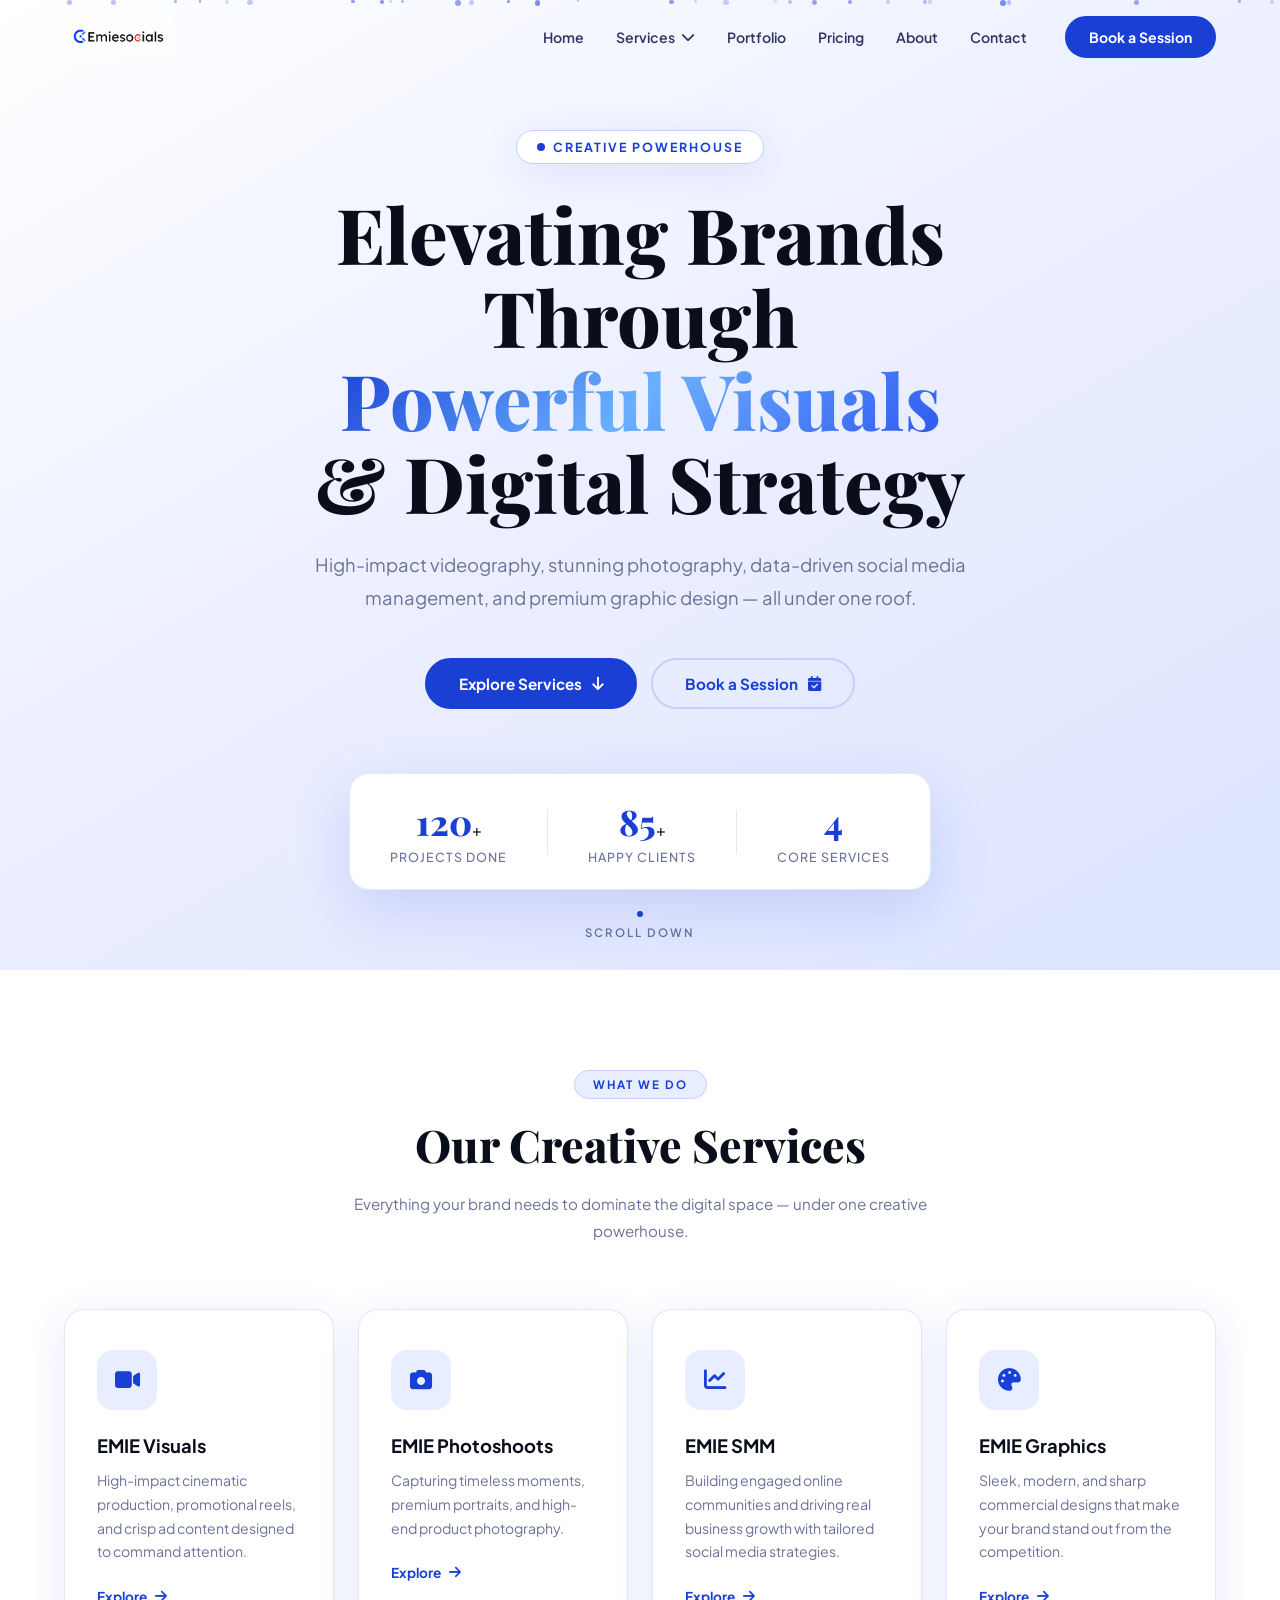
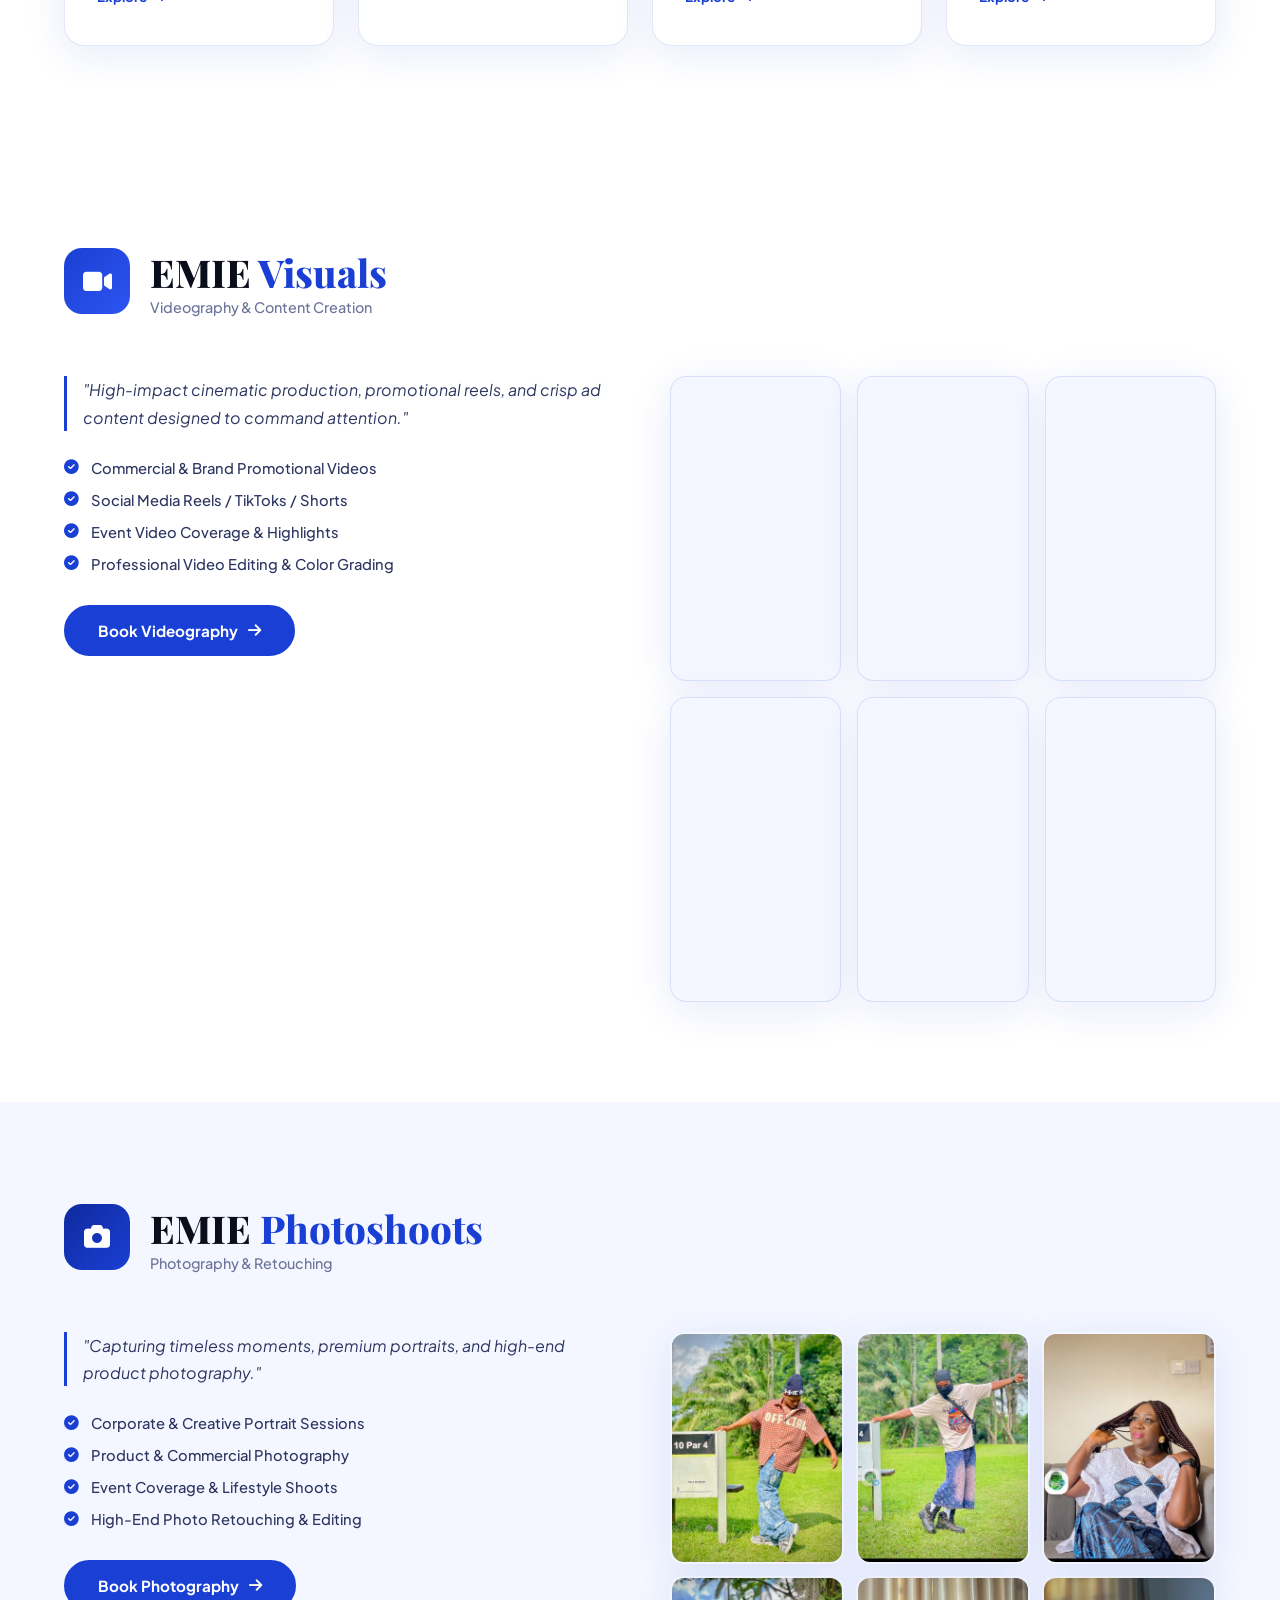
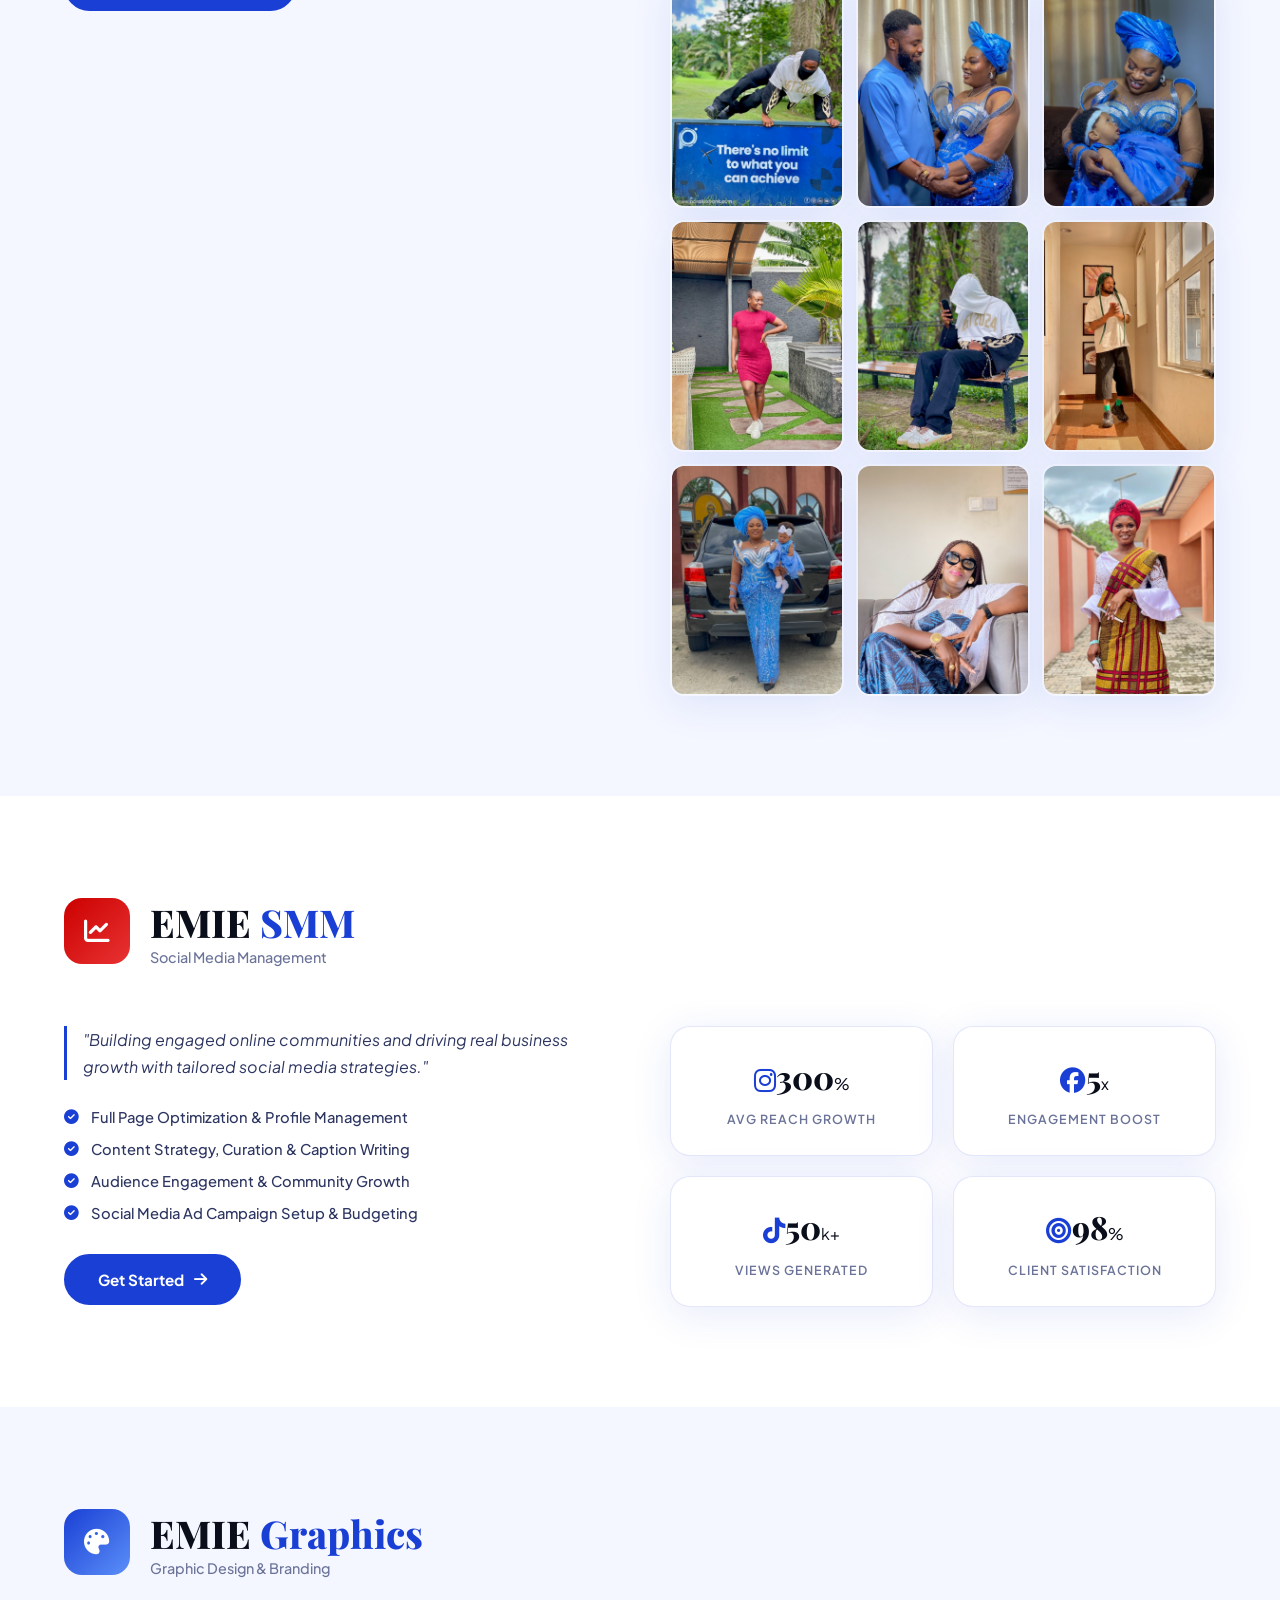
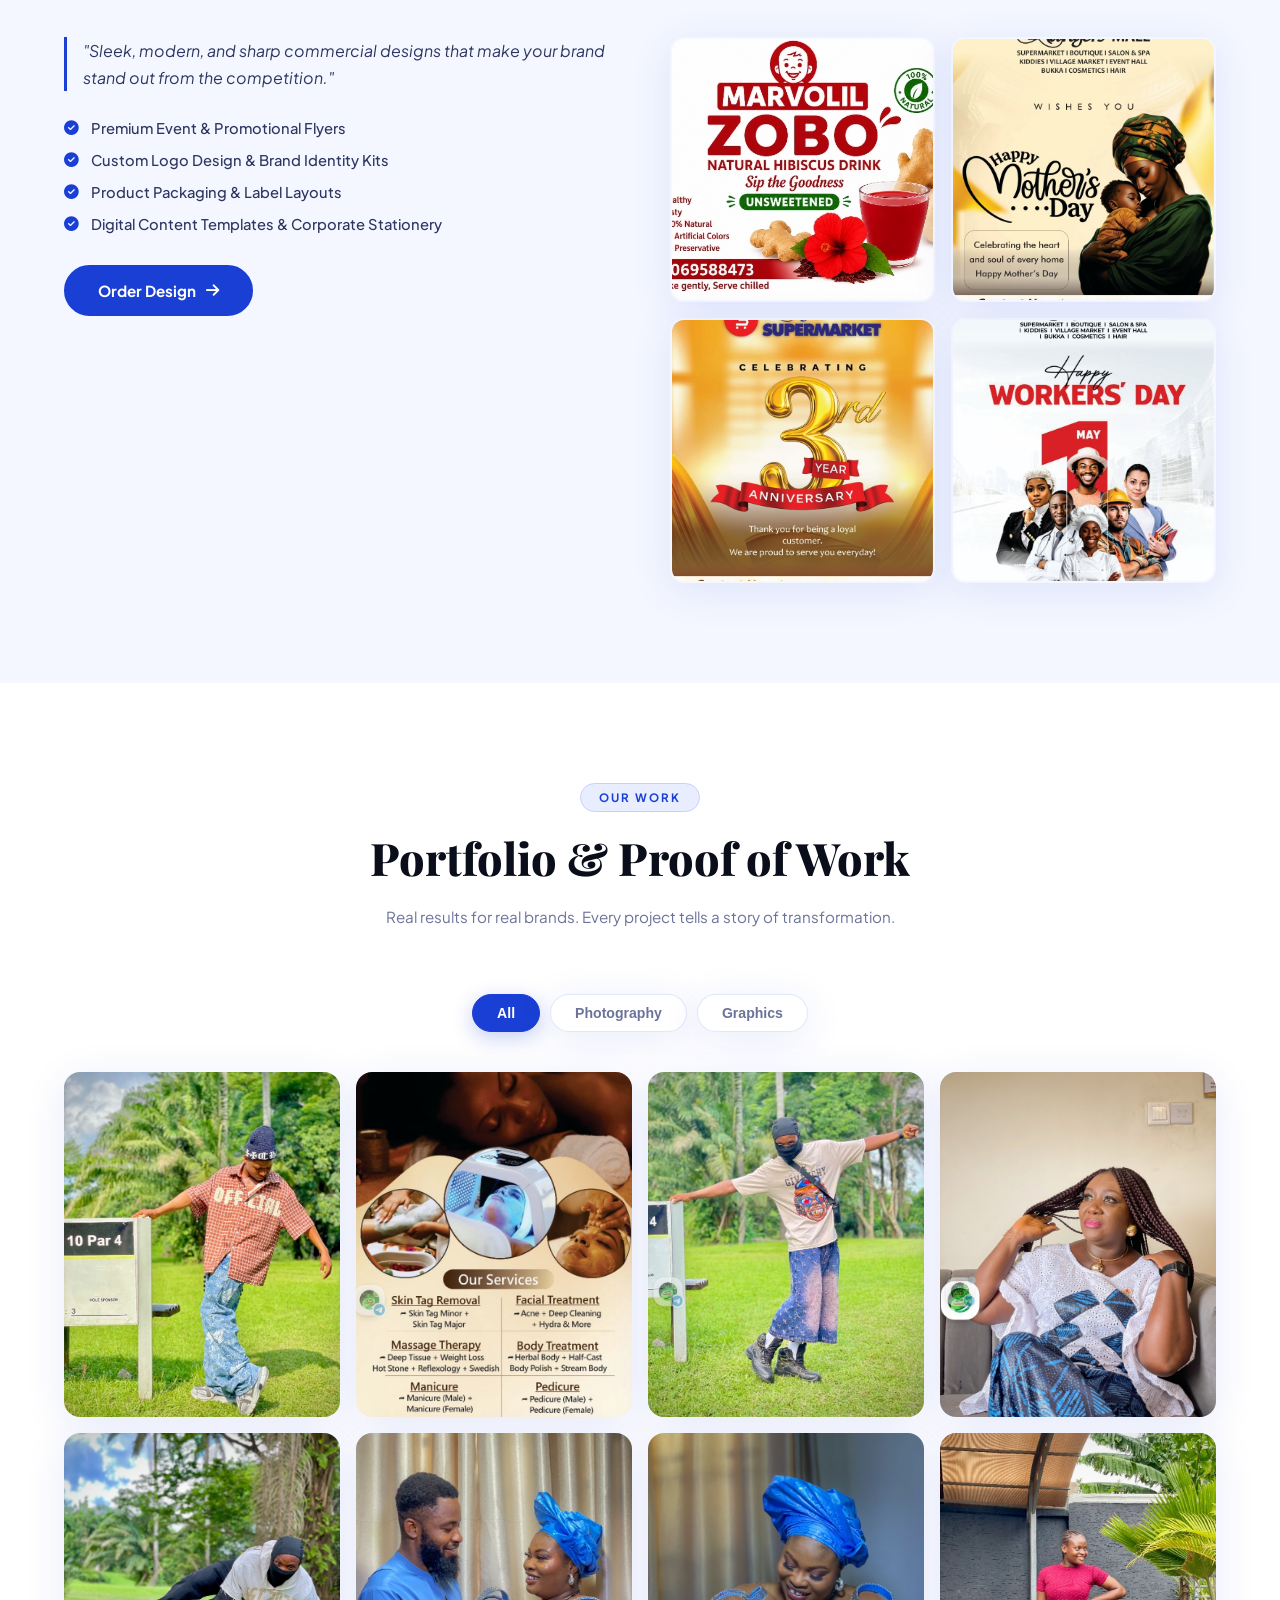
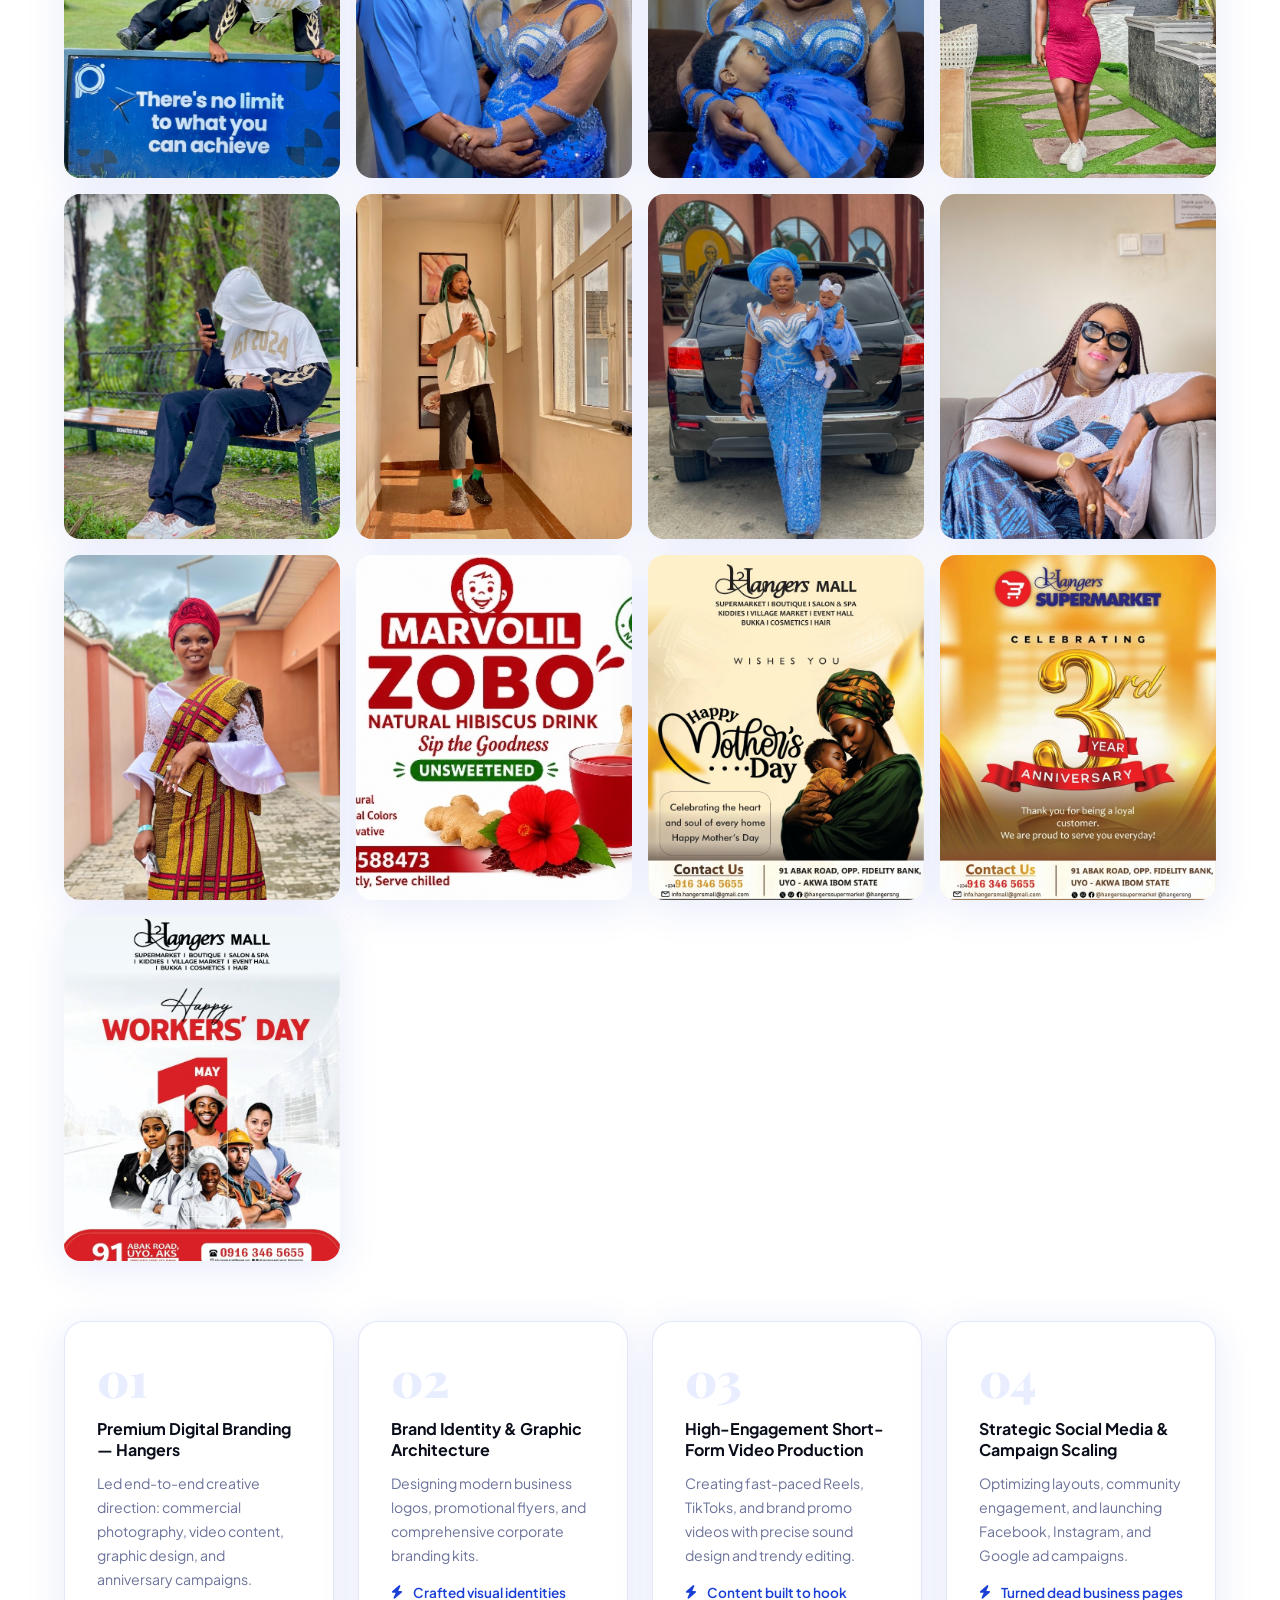
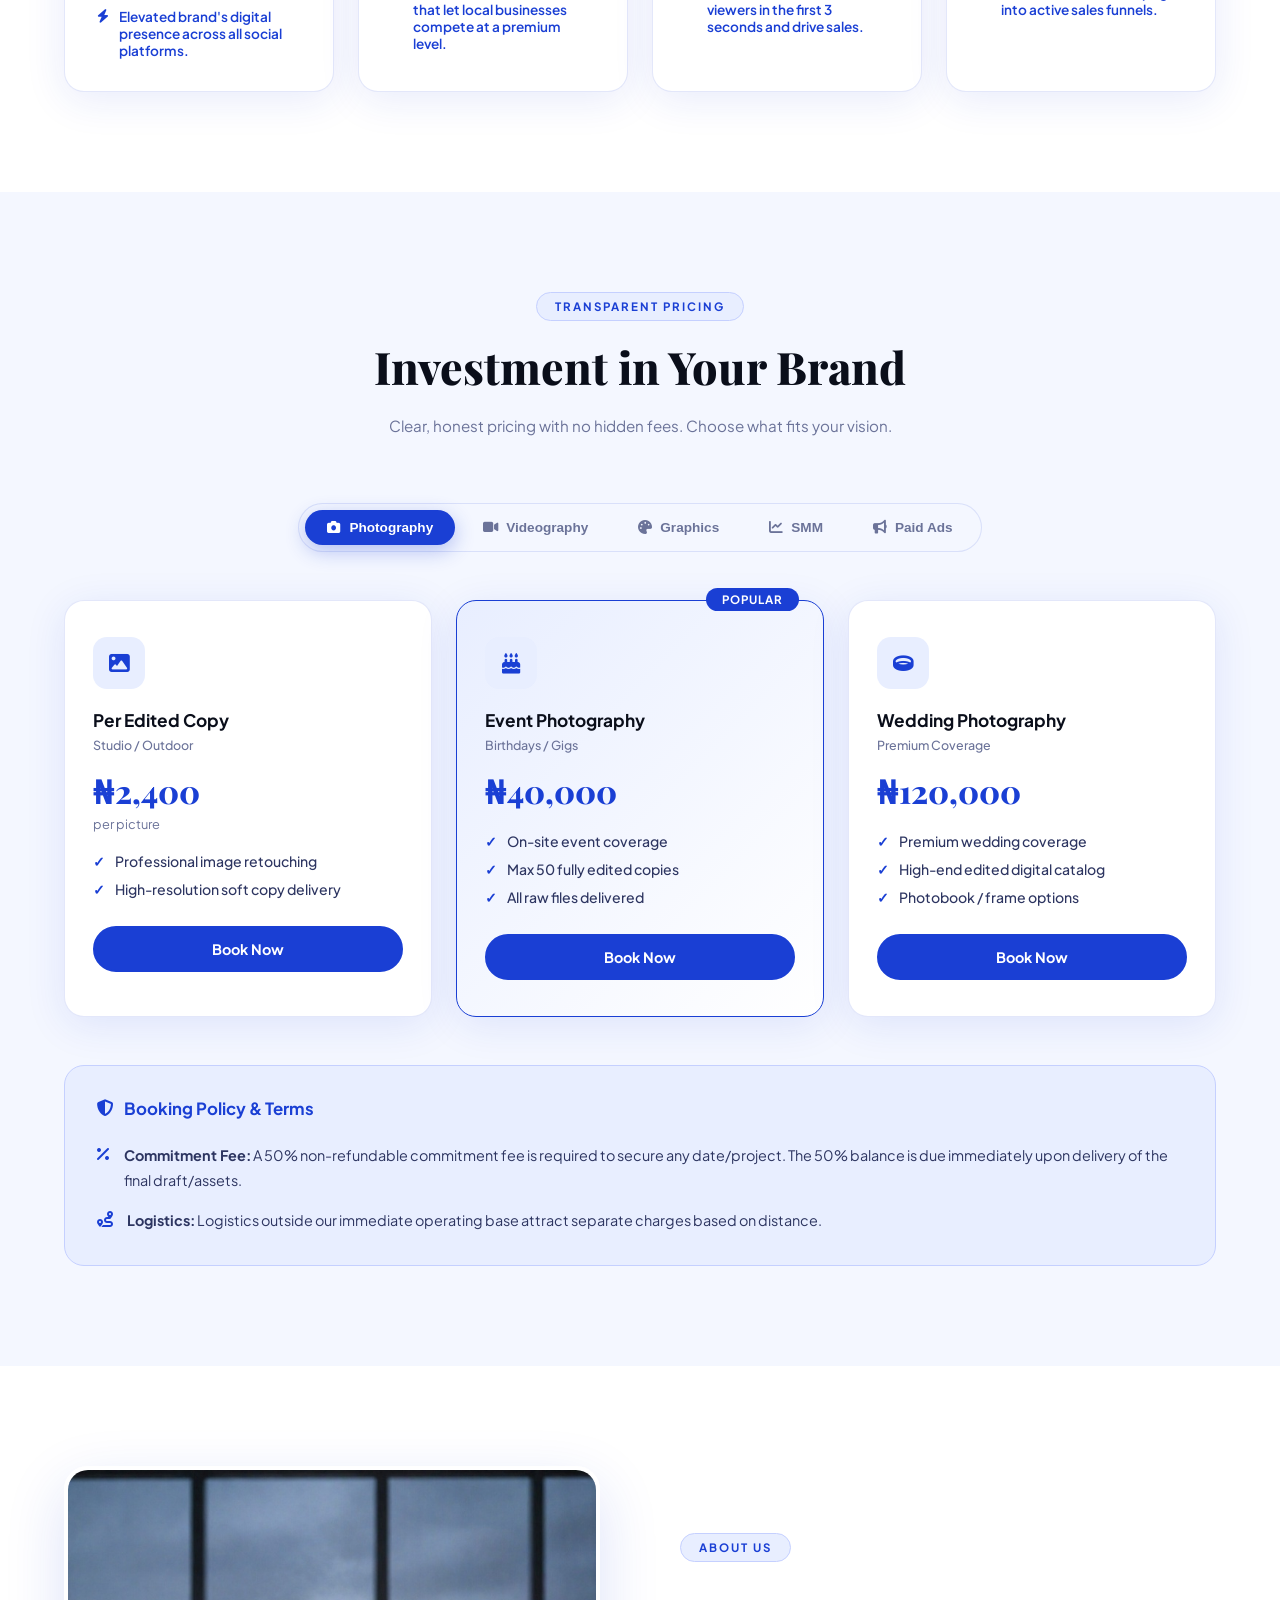
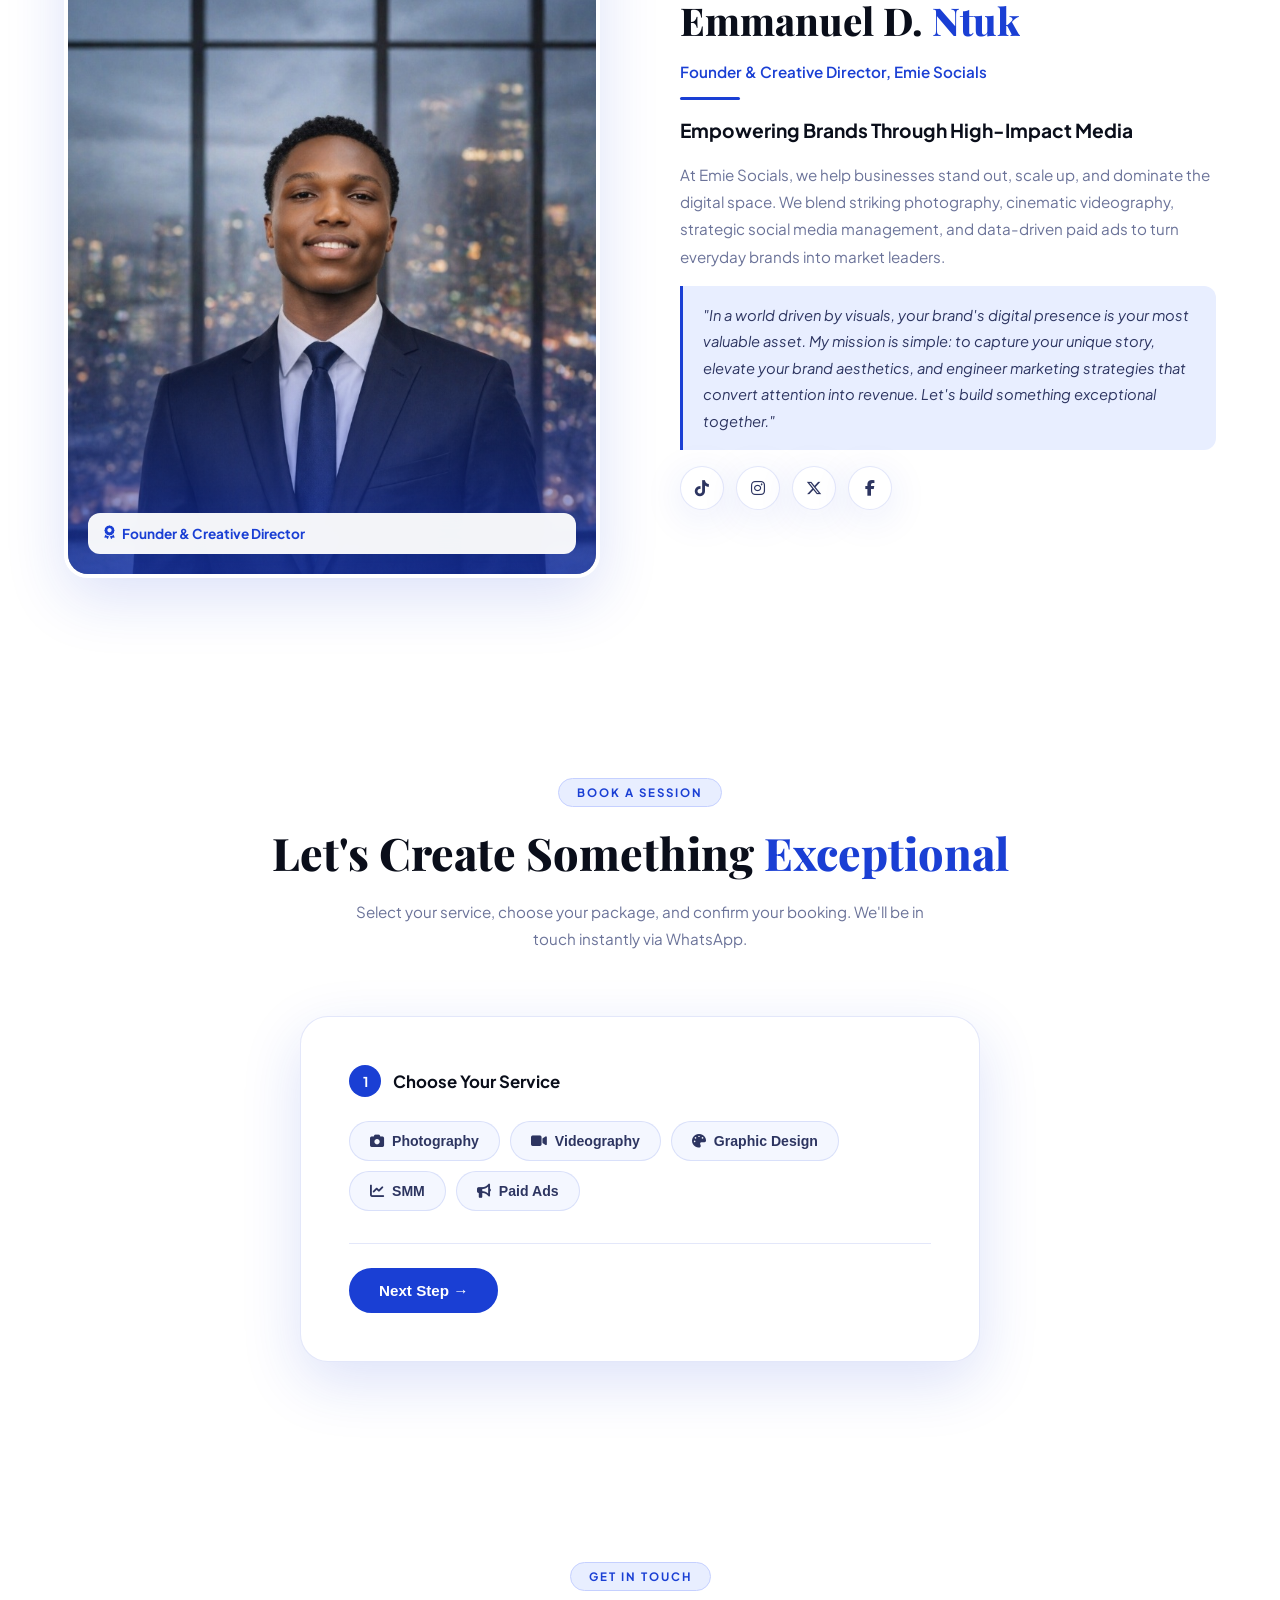
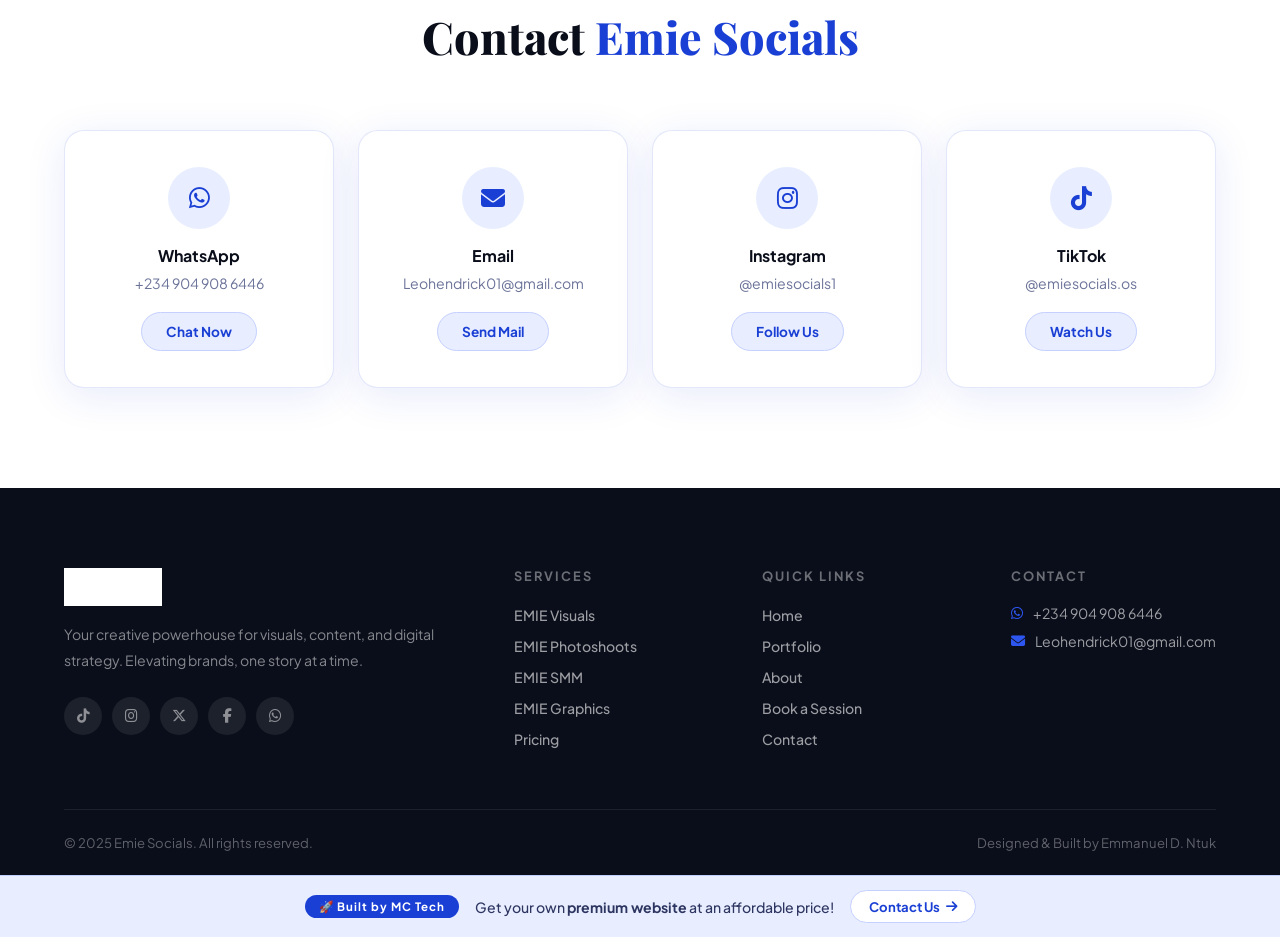
==== commit 5156459d: "Rename index-1.html to index.html" ====
--- a/index.html
+++ b/index.html
@@ -5,7 +5,7 @@
   <meta name="viewport" content="width=device-width, initial-scale=1.0" />
   <title>Emie Socials | Creative Powerhouse</title>
   <link rel="stylesheet" href="style.css" />
-  <link href="https://fonts.googleapis.com/css2?family=Inter:wght@300;400;500;600;700;800;900&family=Playfair+Display:wght@700;800&display=swap" rel="stylesheet">
+  <link href="https://fonts.googleapis.com/css2?family=Plus+Jakarta+Sans:wght@400;500;600;700;800;900&family=Playfair+Display:wght@700;800&display=swap" rel="stylesheet">
   <link rel="stylesheet" href="https://cdnjs.cloudflare.com/ajax/libs/font-awesome/6.5.0/css/all.min.css"/>
 </head>
 <body>
@@ -162,7 +162,7 @@
 </section>
 
 <!-- ========== EMIE PHOTOSHOOTS ========== -->
-<section id="photoshoots" class="section service-detail">
+<section id="photoshoots" class="section service-detail light-section">
   <div class="container">
     <div class="service-detail-header reveal-up">
       <div class="service-detail-icon photo-icon"><i class="fas fa-camera"></i></div>
@@ -219,7 +219,7 @@
 </section>
 
 <!-- ========== EMIE GRAPHICS ========== -->
-<section id="graphics" class="section service-detail">
+<section id="graphics" class="section service-detail light-section">
   <div class="container">
     <div class="service-detail-header reveal-up">
       <div class="service-detail-icon graphics-icon"><i class="fas fa-palette"></i></div>
@@ -290,7 +290,7 @@
 </section>
 
 <!-- ========== PRICING ========== -->
-<section id="pricing" class="section">
+<section id="pricing" class="section light-section">
   <div class="container">
     <div class="section-header">
       <span class="section-tag reveal-up">Transparent Pricing</span>
--- a/style.css
+++ b/style.css
@@ -3,302 +3,307 @@
 :root {
   --blue: #1A3FD4;
   --blue-light: #2d55f0;
+  --blue-pale: #e8eeff;
+  --blue-mid: #c5d0ff;
   --blue-dark: #0f2a9e;
-  --blue-glow: rgba(26, 63, 212, 0.3);
+  --blue-glow: rgba(26, 63, 212, 0.15);
   --red: #CC0000;
   --white: #ffffff;
-  --off-white: #f8f9ff;
-  --dark: #050a1a;
-  --dark2: #0a1228;
-  --dark3: #0e1735;
-  --gray: #8892b0;
-  --gray-light: #ccd6f6;
-  --font-main: 'Inter', sans-serif;
-  --font-display: 'Playfair Display', serif;
-  --radius: 16px;
-  --shadow: 0 20px 60px rgba(0,0,0,0.3);
+  --off-white: #f4f7ff;
+  --light-gray: #f0f3ff;
+  --text-dark: #0a0e1a;
+  --text-mid: #2d3561;
+  --text-gray: #6b7399;
+  --border: rgba(26, 63, 212, 0.12);
+  --font-main: 'Plus Jakarta Sans', 'Inter', sans-serif;
+  --font-display: 'Clash Display', 'Playfair Display', serif;
+  --radius: 20px;
+  --shadow: 0 8px 40px rgba(26, 63, 212, 0.1);
+  --shadow-lg: 0 20px 60px rgba(26, 63, 212, 0.15);
   --transition: all 0.4s cubic-bezier(0.25, 0.46, 0.45, 0.94);
 }
 html { scroll-behavior: smooth; font-size: 16px; }
-body { font-family: var(--font-main); background: var(--dark); color: var(--white); overflow-x: hidden; }
+body { font-family: var(--font-main); background: var(--white); color: var(--text-dark); overflow-x: hidden; }
 img { max-width: 100%; display: block; }
 a { text-decoration: none; color: inherit; }
 ul { list-style: none; }
 section { position: relative; }
 .container { max-width: 1200px; margin: 0 auto; padding: 0 24px; }
 .section { padding: 100px 0; }
-.dark-section { background: var(--dark2); }
+.light-section { background: var(--off-white); }
+.blue-section { background: linear-gradient(135deg, #0f2a9e 0%, #1A3FD4 100%); }
 
 /* ===== PRELOADER ===== */
-#preloader { position: fixed; inset: 0; background: var(--dark); z-index: 9999; display: flex; align-items: center; justify-content: center; }
+#preloader { position: fixed; inset: 0; background: var(--white); z-index: 9999; display: flex; align-items: center; justify-content: center; }
 .preloader-inner { text-align: center; }
-.preloader-logo { font-size: 3rem; font-weight: 900; color: var(--blue); letter-spacing: 4px; margin-bottom: 20px; animation: pulse 1s infinite; }
-.preloader-bar { width: 200px; height: 3px; background: var(--dark3); border-radius: 99px; overflow: hidden; }
+.preloader-logo { font-size: 2.5rem; font-weight: 900; color: var(--blue); letter-spacing: 4px; margin-bottom: 20px; animation: pulse 1s infinite; }
+.preloader-bar { width: 200px; height: 3px; background: var(--blue-pale); border-radius: 99px; overflow: hidden; margin: 0 auto; }
 .preloader-fill { height: 100%; background: linear-gradient(90deg, var(--blue), var(--blue-light)); border-radius: 99px; animation: loading 1.5s ease forwards; }
 @keyframes loading { from { width: 0; } to { width: 100%; } }
-@keyframes pulse { 0%,100%{opacity:1;transform:scale(1)} 50%{opacity:0.7;transform:scale(0.95)} }
+@keyframes pulse { 0%,100%{opacity:1;transform:scale(1)} 50%{opacity:0.6;transform:scale(0.95)} }
 
 /* ===== NAVBAR ===== */
 #navbar { position: fixed; top: 0; width: 100%; z-index: 1000; padding: 16px 0; transition: var(--transition); }
-#navbar.scrolled { background: rgba(5,10,26,0.97); backdrop-filter: blur(20px); padding: 10px 0; box-shadow: 0 4px 30px rgba(26,63,212,0.15); border-bottom: 1px solid rgba(26,63,212,0.2); }
-.nav-container { max-width: 1200px; margin: 0 auto; padding: 0 24px; display: flex; align-items: center; gap: 32px; }
-.nav-logo img { height: 44px; object-fit: contain; }
-.nav-links { display: flex; align-items: center; gap: 8px; margin-left: auto; }
-.nav-link { padding: 8px 14px; font-size: 0.9rem; font-weight: 500; color: var(--gray-light); border-radius: 8px; transition: var(--transition); display: flex; align-items: center; gap: 6px; }
-.nav-link:hover { color: var(--white); background: rgba(26,63,212,0.15); }
+#navbar.scrolled { background: rgba(255,255,255,0.97); backdrop-filter: blur(20px); padding: 10px 0; box-shadow: 0 2px 20px rgba(26,63,212,0.1); border-bottom: 1px solid var(--border); }
+.nav-container { max-width: 1200px; margin: 0 auto; padding: 0 24px; display: flex; align-items: center; gap: 24px; }
+.nav-logo img { height: 42px; object-fit: contain; }
+.nav-links { display: flex; align-items: center; gap: 4px; margin-left: auto; }
+.nav-link { padding: 8px 14px; font-size: 0.88rem; font-weight: 600; color: var(--text-mid); border-radius: 10px; transition: var(--transition); display: flex; align-items: center; gap: 6px; }
+.nav-link:hover { color: var(--blue); background: var(--blue-pale); }
 .dropdown { position: relative; }
-.dropdown-menu { position: absolute; top: calc(100% + 8px); left: 0; background: var(--dark2); border: 1px solid rgba(26,63,212,0.2); border-radius: var(--radius); padding: 8px; min-width: 220px; opacity: 0; pointer-events: none; transform: translateY(10px); transition: var(--transition); box-shadow: var(--shadow); }
+.dropdown-menu { position: absolute; top: calc(100% + 10px); left: 0; background: var(--white); border: 1px solid var(--border); border-radius: var(--radius); padding: 8px; min-width: 220px; opacity: 0; pointer-events: none; transform: translateY(10px); transition: var(--transition); box-shadow: var(--shadow-lg); }
 .dropdown:hover .dropdown-menu { opacity: 1; pointer-events: all; transform: translateY(0); }
-.dropdown-menu li a { display: flex; align-items: center; gap: 12px; padding: 10px 16px; border-radius: 8px; color: var(--gray-light); font-size: 0.9rem; transition: var(--transition); }
-.dropdown-menu li a:hover { background: rgba(26,63,212,0.15); color: var(--white); }
-.dropdown-menu li a i { color: var(--blue-light); width: 16px; }
-.btn-book { padding: 10px 22px; background: var(--blue); color: #fff; border-radius: 50px; font-size: 0.88rem; font-weight: 600; white-space: nowrap; transition: var(--transition); border: 2px solid var(--blue); }
-.btn-book:hover { background: transparent; color: var(--blue); box-shadow: 0 0 20px var(--blue-glow); }
+.dropdown-menu li a { display: flex; align-items: center; gap: 12px; padding: 10px 16px; border-radius: 10px; color: var(--text-mid); font-size: 0.88rem; font-weight: 500; transition: var(--transition); }
+.dropdown-menu li a:hover { background: var(--blue-pale); color: var(--blue); }
+.dropdown-menu li a i { color: var(--blue); width: 16px; }
+.btn-book { padding: 10px 22px; background: var(--blue); color: #fff; border-radius: 50px; font-size: 0.88rem; font-weight: 700; white-space: nowrap; transition: var(--transition); border: 2px solid var(--blue); }
+.btn-book:hover { background: var(--blue-dark); box-shadow: 0 8px 25px var(--blue-glow); transform: translateY(-1px); }
 .hamburger { display: none; flex-direction: column; gap: 5px; background: none; border: none; cursor: pointer; padding: 4px; }
-.hamburger span { display: block; width: 24px; height: 2px; background: var(--white); border-radius: 2px; transition: var(--transition); }
+.hamburger span { display: block; width: 24px; height: 2px; background: var(--text-dark); border-radius: 2px; transition: var(--transition); }
 .hamburger.open span:nth-child(1) { transform: translateY(7px) rotate(45deg); }
 .hamburger.open span:nth-child(2) { opacity: 0; }
 .hamburger.open span:nth-child(3) { transform: translateY(-7px) rotate(-45deg); }
 
 /* ===== HERO ===== */
-.hero { min-height: 100vh; display: flex; align-items: center; justify-content: center; position: relative; overflow: hidden; }
-.hero-bg { position: absolute; inset: 0; background: linear-gradient(135deg, #020818 0%, #050d2e 40%, #0a1848 70%, #050a1a 100%); }
-.hero-overlay { position: absolute; inset: 0; background: radial-gradient(ellipse at 30% 50%, rgba(26,63,212,0.2) 0%, transparent 60%), radial-gradient(ellipse at 80% 20%, rgba(26,63,212,0.1) 0%, transparent 50%); }
-.hero-particles { position: absolute; inset: 0; overflow: hidden; }
-.particle { position: absolute; border-radius: 50%; background: var(--blue-light); animation: float linear infinite; opacity: 0; }
-@keyframes float { 0%{transform:translateY(100vh) scale(0);opacity:0} 10%{opacity:1} 90%{opacity:1} 100%{transform:translateY(-100px) scale(1);opacity:0} }
-.hero-content { position: relative; z-index: 2; text-align: center; max-width: 900px; padding: 120px 24px 60px; }
-.hero-badge { display: inline-block; padding: 8px 20px; background: rgba(26,63,212,0.2); border: 1px solid rgba(26,63,212,0.4); border-radius: 50px; font-size: 0.8rem; font-weight: 600; letter-spacing: 2px; text-transform: uppercase; color: var(--blue-light); margin-bottom: 24px; }
-.hero-title { font-family: var(--font-display); font-size: clamp(2.2rem, 6vw, 4.5rem); line-height: 1.1; font-weight: 800; margin-bottom: 24px; }
-.gradient-text { background: linear-gradient(135deg, #4d7cff, #1A3FD4, #6ab0ff); -webkit-background-clip: text; -webkit-text-fill-color: transparent; background-clip: text; }
-.hero-sub { font-size: clamp(1rem, 2vw, 1.2rem); color: var(--gray); max-width: 700px; margin: 0 auto 40px; line-height: 1.8; }
-.hero-btns { display: flex; gap: 16px; justify-content: center; flex-wrap: wrap; margin-bottom: 60px; }
-.btn-primary { display: inline-flex; align-items: center; gap: 10px; padding: 14px 32px; background: var(--blue); color: #fff; border-radius: 50px; font-weight: 600; font-size: 0.95rem; transition: var(--transition); border: 2px solid var(--blue); }
-.btn-primary:hover { background: var(--blue-dark); box-shadow: 0 10px 40px var(--blue-glow); transform: translateY(-2px); }
-.btn-outline { display: inline-flex; align-items: center; gap: 10px; padding: 14px 32px; background: transparent; color: var(--white); border: 2px solid rgba(255,255,255,0.3); border-radius: 50px; font-weight: 600; font-size: 0.95rem; transition: var(--transition); }
-.btn-outline:hover { border-color: var(--blue); color: var(--blue-light); transform: translateY(-2px); }
-.hero-stats { display: flex; align-items: center; justify-content: center; gap: 32px; flex-wrap: wrap; }
+.hero { min-height: 100vh; display: flex; align-items: center; justify-content: center; position: relative; overflow: hidden; background: linear-gradient(150deg, #ffffff 0%, #eef1ff 40%, #dce4ff 100%); }
+.hero-particles { position: absolute; inset: 0; overflow: hidden; pointer-events: none; }
+.particle { position: absolute; border-radius: 50%; background: var(--blue); animation: float linear infinite; opacity: 0; }
+@keyframes float { 0%{transform:translateY(100vh) scale(0);opacity:0} 10%{opacity:0.15} 90%{opacity:0.15} 100%{transform:translateY(-100px) scale(1);opacity:0} }
+.hero-shapes { position: absolute; inset: 0; pointer-events: none; overflow: hidden; }
+.hero-shape { position: absolute; border-radius: 50%; background: linear-gradient(135deg, rgba(26,63,212,0.06), rgba(45,85,240,0.04)); }
+.hero-shape-1 { width: 600px; height: 600px; top: -100px; right: -200px; }
+.hero-shape-2 { width: 400px; height: 400px; bottom: -100px; left: -100px; }
+.hero-content { position: relative; z-index: 2; text-align: center; max-width: 900px; padding: 130px 24px 80px; }
+.hero-badge { display: inline-flex; align-items: center; gap: 8px; padding: 8px 20px; background: var(--white); border: 1px solid var(--blue-mid); border-radius: 50px; font-size: 0.78rem; font-weight: 700; letter-spacing: 2px; text-transform: uppercase; color: var(--blue); margin-bottom: 28px; box-shadow: var(--shadow); }
+.hero-badge::before { content: ''; width: 8px; height: 8px; border-radius: 50%; background: var(--blue); animation: blink 1.5s infinite; }
+@keyframes blink { 0%,100%{opacity:1} 50%{opacity:0.3} }
+.hero-title { font-family: var(--font-display); font-size: clamp(2.4rem, 6vw, 5rem); line-height: 1.08; font-weight: 800; margin-bottom: 24px; color: var(--text-dark); }
+.gradient-text { background: linear-gradient(135deg, var(--blue), #6ab0ff, var(--blue-light)); -webkit-background-clip: text; -webkit-text-fill-color: transparent; background-clip: text; }
+.hero-sub { font-size: clamp(1rem, 2vw, 1.15rem); color: var(--text-gray); max-width: 680px; margin: 0 auto 44px; line-height: 1.8; font-weight: 400; }
+.hero-btns { display: flex; gap: 14px; justify-content: center; flex-wrap: wrap; margin-bottom: 64px; }
+.btn-primary { display: inline-flex; align-items: center; gap: 10px; padding: 14px 32px; background: var(--blue); color: #fff; border-radius: 50px; font-weight: 700; font-size: 0.95rem; transition: var(--transition); border: 2px solid var(--blue); }
+.btn-primary:hover { background: var(--blue-dark); box-shadow: 0 12px 30px rgba(26,63,212,0.3); transform: translateY(-2px); }
+.btn-outline { display: inline-flex; align-items: center; gap: 10px; padding: 14px 32px; background: transparent; color: var(--blue); border: 2px solid var(--blue-mid); border-radius: 50px; font-weight: 700; font-size: 0.95rem; transition: var(--transition); }
+.btn-outline:hover { border-color: var(--blue); background: var(--blue-pale); transform: translateY(-2px); }
+.hero-stats { display: flex; align-items: center; justify-content: center; gap: 40px; flex-wrap: wrap; background: var(--white); border-radius: 20px; padding: 24px 40px; box-shadow: var(--shadow-lg); width: fit-content; margin: 0 auto; border: 1px solid var(--border); }
 .stat { text-align: center; }
-.stat-num { font-size: 2.5rem; font-weight: 800; color: var(--blue-light); }
-.stat p { font-size: 0.8rem; color: var(--gray); text-transform: uppercase; letter-spacing: 1px; margin-top: 4px; }
-.stat-divider { width: 1px; height: 50px; background: rgba(255,255,255,0.1); }
-.hero-scroll { position: absolute; bottom: 30px; left: 50%; transform: translateX(-50%); display: flex; flex-direction: column; align-items: center; gap: 8px; color: var(--gray); font-size: 0.75rem; letter-spacing: 1px; animation: bounce 2s infinite; }
-.scroll-dot { width: 6px; height: 6px; border-radius: 50%; background: var(--blue-light); }
+.stat-num { font-size: 2.2rem; font-weight: 800; color: var(--blue); font-family: var(--font-display); }
+.stat p { font-size: 0.78rem; color: var(--text-gray); text-transform: uppercase; letter-spacing: 1px; margin-top: 4px; font-weight: 500; }
+.stat-divider { width: 1px; height: 44px; background: var(--border); }
+.hero-scroll { position: absolute; bottom: 30px; left: 50%; transform: translateX(-50%); display: flex; flex-direction: column; align-items: center; gap: 8px; color: var(--text-gray); font-size: 0.72rem; letter-spacing: 2px; text-transform: uppercase; animation: bounce 2s infinite; font-weight: 600; }
+.scroll-dot { width: 6px; height: 6px; border-radius: 50%; background: var(--blue); }
 @keyframes bounce { 0%,100%{transform:translateX(-50%) translateY(0)} 50%{transform:translateX(-50%) translateY(8px)} }
 
 /* ===== SECTION HEADERS ===== */
 .section-header { text-align: center; margin-bottom: 64px; }
-.section-tag { display: inline-block; padding: 6px 18px; background: rgba(26,63,212,0.15); border: 1px solid rgba(26,63,212,0.3); border-radius: 50px; font-size: 0.75rem; font-weight: 600; letter-spacing: 2px; text-transform: uppercase; color: var(--blue-light); margin-bottom: 16px; }
-.section-title { font-family: var(--font-display); font-size: clamp(2rem, 4vw, 3rem); font-weight: 800; margin-bottom: 16px; }
-.section-sub { color: var(--gray); max-width: 600px; margin: 0 auto; line-height: 1.8; }
-.blue-text { color: var(--blue-light); }
+.section-tag { display: inline-block; padding: 6px 18px; background: var(--blue-pale); border: 1px solid var(--blue-mid); border-radius: 50px; font-size: 0.72rem; font-weight: 700; letter-spacing: 2px; text-transform: uppercase; color: var(--blue); margin-bottom: 16px; }
+.section-title { font-family: var(--font-display); font-size: clamp(1.8rem, 4vw, 2.8rem); font-weight: 800; margin-bottom: 16px; color: var(--text-dark); }
+.section-sub { color: var(--text-gray); max-width: 580px; margin: 0 auto; line-height: 1.8; font-size: 0.95rem; }
+.blue-text { color: var(--blue); }
 
 /* ===== SERVICES GRID ===== */
 .services-grid { display: grid; grid-template-columns: repeat(auto-fit, minmax(260px, 1fr)); gap: 24px; }
-.service-card { background: var(--dark3); border: 1px solid rgba(26,63,212,0.15); border-radius: var(--radius); padding: 40px 32px; position: relative; overflow: hidden; transition: var(--transition); cursor: pointer; display: block; }
-.service-card:hover { border-color: var(--blue); transform: translateY(-8px); box-shadow: 0 20px 60px rgba(26,63,212,0.2); }
-.service-card:hover .service-glow { opacity: 1; }
-.service-glow { position: absolute; top: -50%; left: -50%; width: 200%; height: 200%; background: radial-gradient(circle, rgba(26,63,212,0.08) 0%, transparent 60%); opacity: 0; transition: var(--transition); pointer-events: none; }
-.service-icon { width: 64px; height: 64px; background: rgba(26,63,212,0.15); border-radius: 16px; display: flex; align-items: center; justify-content: center; font-size: 1.5rem; color: var(--blue-light); margin-bottom: 24px; transition: var(--transition); }
+.service-card { background: var(--white); border: 1px solid var(--border); border-radius: var(--radius); padding: 40px 32px; position: relative; overflow: hidden; transition: var(--transition); cursor: pointer; display: block; box-shadow: var(--shadow); }
+.service-card::before { content: ''; position: absolute; top: 0; left: 0; right: 0; height: 3px; background: linear-gradient(90deg, var(--blue), var(--blue-light)); transform: scaleX(0); transition: var(--transition); }
+.service-card:hover { border-color: var(--blue-mid); transform: translateY(-8px); box-shadow: var(--shadow-lg); }
+.service-card:hover::before { transform: scaleX(1); }
+.service-icon { width: 60px; height: 60px; background: var(--blue-pale); border-radius: 16px; display: flex; align-items: center; justify-content: center; font-size: 1.4rem; color: var(--blue); margin-bottom: 24px; transition: var(--transition); }
 .service-card:hover .service-icon { background: var(--blue); color: #fff; }
-.service-card h3 { font-size: 1.2rem; font-weight: 700; margin-bottom: 12px; }
-.service-card p { color: var(--gray); font-size: 0.9rem; line-height: 1.7; margin-bottom: 24px; }
-.service-arrow { font-size: 0.85rem; font-weight: 600; color: var(--blue-light); display: flex; align-items: center; gap: 8px; transition: var(--transition); }
-.service-card:hover .service-arrow { gap: 12px; }
+.service-card h3 { font-size: 1.15rem; font-weight: 700; margin-bottom: 12px; color: var(--text-dark); }
+.service-card p { color: var(--text-gray); font-size: 0.88rem; line-height: 1.7; margin-bottom: 24px; }
+.service-arrow { font-size: 0.85rem; font-weight: 700; color: var(--blue); display: flex; align-items: center; gap: 8px; transition: var(--transition); }
+.service-card:hover .service-arrow { gap: 14px; }
 
 /* ===== SERVICE DETAIL ===== */
 .service-detail-header { display: flex; align-items: center; gap: 20px; margin-bottom: 60px; }
-.service-detail-icon { width: 70px; height: 70px; border-radius: 18px; display: flex; align-items: center; justify-content: center; font-size: 1.8rem; flex-shrink: 0; }
+.service-detail-icon { width: 66px; height: 66px; border-radius: 18px; display: flex; align-items: center; justify-content: center; font-size: 1.6rem; flex-shrink: 0; color: #fff; }
 .video-icon { background: linear-gradient(135deg, #1A3FD4, #2d55f0); }
 .photo-icon { background: linear-gradient(135deg, #0f2a9e, #1A3FD4); }
-.smm-icon { background: linear-gradient(135deg, #CC0000, #ff3333); }
-.graphics-icon { background: linear-gradient(135deg, #1A3FD4, #6ab0ff); }
-.service-detail-header h2 { font-family: var(--font-display); font-size: clamp(1.8rem, 3vw, 2.5rem); font-weight: 800; }
-.service-detail-header p { color: var(--gray); font-size: 0.95rem; }
+.smm-icon { background: linear-gradient(135deg, #CC0000, #e83333); }
+.graphics-icon { background: linear-gradient(135deg, #1A3FD4, #5b8ff9); }
+.service-detail-header h2 { font-family: var(--font-display); font-size: clamp(1.8rem, 3vw, 2.4rem); font-weight: 800; color: var(--text-dark); }
+.service-detail-header p { color: var(--text-gray); font-size: 0.9rem; font-weight: 500; }
 .service-detail-grid { display: grid; grid-template-columns: 1fr 1fr; gap: 60px; align-items: start; }
 .service-detail-grid.reverse { direction: rtl; }
 .service-detail-grid.reverse > * { direction: ltr; }
-.service-tagline { font-size: 1rem; color: var(--gray-light); font-style: italic; border-left: 3px solid var(--blue); padding-left: 16px; margin-bottom: 28px; line-height: 1.7; }
+.service-tagline { font-size: 1rem; color: var(--text-mid); font-style: italic; border-left: 3px solid var(--blue); padding-left: 16px; margin-bottom: 28px; line-height: 1.7; }
 .service-list { display: flex; flex-direction: column; gap: 14px; margin-bottom: 32px; }
-.service-list li { display: flex; align-items: center; gap: 12px; color: var(--gray-light); font-size: 0.95rem; }
-.service-list li i { color: var(--blue-light); flex-shrink: 0; }
+.service-list li { display: flex; align-items: center; gap: 12px; color: var(--text-mid); font-size: 0.92rem; font-weight: 500; }
+.service-list li i { color: var(--blue); flex-shrink: 0; }
 
 /* ===== VIDEO GRID ===== */
 .video-grid { display: grid; grid-template-columns: repeat(3, 1fr); gap: 16px; }
-.video-wrapper { position: relative; border-radius: 12px; overflow: hidden; background: var(--dark3); aspect-ratio: 9/16; border: 1px solid rgba(26,63,212,0.2); }
+.video-wrapper { position: relative; border-radius: 16px; overflow: hidden; background: var(--off-white); aspect-ratio: 9/16; border: 1px solid var(--border); box-shadow: var(--shadow); }
 .video-wrapper iframe { width: 100%; height: 100%; }
 
 /* ===== PHOTO GALLERY ===== */
 .photo-gallery { display: grid; grid-template-columns: repeat(3, 1fr); gap: 12px; }
-.photo-gallery img { width: 100%; aspect-ratio: 3/4; object-fit: cover; border-radius: 12px; cursor: pointer; transition: var(--transition); border: 2px solid transparent; }
-.photo-gallery img:hover { transform: scale(1.03); border-color: var(--blue); box-shadow: 0 10px 30px var(--blue-glow); }
+.photo-gallery img { width: 100%; aspect-ratio: 3/4; object-fit: cover; border-radius: 14px; cursor: pointer; transition: var(--transition); border: 2px solid transparent; box-shadow: var(--shadow); }
+.photo-gallery img:hover { transform: scale(1.04); border-color: var(--blue); box-shadow: var(--shadow-lg); }
 
 /* ===== SMM METRICS ===== */
 .smm-metrics { display: grid; grid-template-columns: 1fr 1fr; gap: 20px; }
-.metric-card { background: var(--dark3); border: 1px solid rgba(26,63,212,0.2); border-radius: var(--radius); padding: 28px 20px; text-align: center; transition: var(--transition); }
-.metric-card:hover { border-color: var(--blue); transform: translateY(-4px); }
-.metric-card i { font-size: 1.8rem; color: var(--blue-light); margin-bottom: 12px; }
-.metric-num { font-size: 2.2rem; font-weight: 800; color: var(--white); }
-.metric-card p { color: var(--gray); font-size: 0.8rem; margin-top: 6px; text-transform: uppercase; letter-spacing: 1px; }
+.metric-card { background: var(--white); border: 1px solid var(--border); border-radius: var(--radius); padding: 28px 20px; text-align: center; transition: var(--transition); box-shadow: var(--shadow); }
+.metric-card:hover { border-color: var(--blue-mid); transform: translateY(-4px); box-shadow: var(--shadow-lg); }
+.metric-card i { font-size: 1.6rem; color: var(--blue); margin-bottom: 12px; }
+.metric-num { font-size: 2rem; font-weight: 800; color: var(--text-dark); font-family: var(--font-display); }
+.metric-card p { color: var(--text-gray); font-size: 0.78rem; margin-top: 6px; text-transform: uppercase; letter-spacing: 1px; font-weight: 600; }
 
 /* ===== GRAPHICS GALLERY ===== */
 .graphics-gallery { display: grid; grid-template-columns: 1fr 1fr; gap: 16px; }
-.graphics-gallery img { width: 100%; aspect-ratio: 1; object-fit: cover; border-radius: 12px; cursor: pointer; transition: var(--transition); border: 2px solid transparent; }
-.graphics-gallery img:hover { transform: scale(1.03); border-color: var(--blue); box-shadow: 0 10px 30px var(--blue-glow); }
+.graphics-gallery img { width: 100%; aspect-ratio: 1; object-fit: cover; border-radius: 14px; cursor: pointer; transition: var(--transition); border: 2px solid transparent; box-shadow: var(--shadow); }
+.graphics-gallery img:hover { transform: scale(1.04); border-color: var(--blue); box-shadow: var(--shadow-lg); }
 
 /* ===== PORTFOLIO ===== */
-.portfolio-filter { display: flex; gap: 12px; justify-content: center; flex-wrap: wrap; margin-bottom: 40px; }
-.filter-btn { padding: 10px 24px; border-radius: 50px; border: 1px solid rgba(26,63,212,0.3); background: transparent; color: var(--gray); font-size: 0.9rem; font-weight: 500; cursor: pointer; transition: var(--transition); }
-.filter-btn.active, .filter-btn:hover { background: var(--blue); color: #fff; border-color: var(--blue); }
-.portfolio-grid { display: grid; grid-template-columns: repeat(auto-fill, minmax(240px, 1fr)); gap: 16px; margin-bottom: 60px; }
-.portfolio-item { position: relative; overflow: hidden; border-radius: 12px; cursor: pointer; }
+.portfolio-filter { display: flex; gap: 10px; justify-content: center; flex-wrap: wrap; margin-bottom: 40px; }
+.filter-btn { padding: 10px 24px; border-radius: 50px; border: 1px solid var(--border); background: var(--white); color: var(--text-gray); font-size: 0.88rem; font-weight: 600; cursor: pointer; transition: var(--transition); box-shadow: var(--shadow); }
+.filter-btn.active, .filter-btn:hover { background: var(--blue); color: #fff; border-color: var(--blue); box-shadow: 0 6px 20px rgba(26,63,212,0.25); }
+.portfolio-grid { display: grid; grid-template-columns: repeat(auto-fill, minmax(220px, 1fr)); gap: 16px; margin-bottom: 60px; }
+.portfolio-item { position: relative; overflow: hidden; border-radius: 16px; cursor: pointer; box-shadow: var(--shadow); }
 .portfolio-item img { width: 100%; aspect-ratio: 4/5; object-fit: cover; transition: transform 0.5s ease; }
 .portfolio-item:hover img { transform: scale(1.08); }
-.portfolio-overlay { position: absolute; inset: 0; background: linear-gradient(to top, rgba(5,10,26,0.9) 0%, transparent 50%); opacity: 0; transition: var(--transition); display: flex; align-items: flex-end; padding: 20px; }
+.portfolio-overlay { position: absolute; inset: 0; background: linear-gradient(to top, rgba(10,14,26,0.85) 0%, transparent 55%); opacity: 0; transition: var(--transition); display: flex; align-items: flex-end; padding: 20px; }
 .portfolio-item:hover .portfolio-overlay { opacity: 1; }
-.portfolio-overlay span { font-size: 0.85rem; font-weight: 600; color: var(--white); }
+.portfolio-overlay span { font-size: 0.85rem; font-weight: 700; color: #fff; }
 
 /* ===== POW CARDS ===== */
 .pow-grid { display: grid; grid-template-columns: repeat(auto-fit, minmax(260px, 1fr)); gap: 24px; }
-.pow-card { background: var(--dark3); border: 1px solid rgba(26,63,212,0.15); border-radius: var(--radius); padding: 32px; transition: var(--transition); }
-.pow-card:hover { border-color: var(--blue); transform: translateY(-4px); }
-.pow-num { font-size: 3rem; font-weight: 900; color: rgba(26,63,212,0.2); line-height: 1; margin-bottom: 16px; }
-.pow-card h3 { font-size: 1rem; font-weight: 700; margin-bottom: 12px; }
-.pow-card p { color: var(--gray); font-size: 0.88rem; line-height: 1.7; margin-bottom: 16px; }
-.pow-impact { display: flex; align-items: flex-start; gap: 10px; font-size: 0.85rem; color: var(--blue-light); }
-.pow-impact i { color: var(--blue-light); margin-top: 2px; }
+.pow-card { background: var(--white); border: 1px solid var(--border); border-radius: var(--radius); padding: 32px; transition: var(--transition); box-shadow: var(--shadow); }
+.pow-card:hover { border-color: var(--blue-mid); transform: translateY(-4px); box-shadow: var(--shadow-lg); }
+.pow-num { font-size: 3rem; font-weight: 900; color: var(--blue-pale); line-height: 1; margin-bottom: 16px; font-family: var(--font-display); }
+.pow-card h3 { font-size: 1rem; font-weight: 700; margin-bottom: 12px; color: var(--text-dark); }
+.pow-card p { color: var(--text-gray); font-size: 0.88rem; line-height: 1.7; margin-bottom: 16px; }
+.pow-impact { display: flex; align-items: flex-start; gap: 10px; font-size: 0.85rem; color: var(--blue); font-weight: 600; }
+.pow-impact i { color: var(--blue); margin-top: 2px; flex-shrink: 0; }
 
 /* ===== PRICING ===== */
-.pricing-tabs { display: flex; gap: 8px; justify-content: center; flex-wrap: wrap; margin-bottom: 48px; background: var(--dark3); border-radius: 50px; padding: 6px; width: fit-content; margin-left: auto; margin-right: auto; }
-.price-tab { padding: 10px 24px; border-radius: 50px; border: none; background: transparent; color: var(--gray); font-size: 0.88rem; font-weight: 600; cursor: pointer; transition: var(--transition); display: flex; align-items: center; gap: 8px; }
-.price-tab.active { background: var(--blue); color: #fff; box-shadow: 0 4px 15px var(--blue-glow); }
+.pricing-tabs { display: flex; gap: 6px; justify-content: center; flex-wrap: wrap; margin-bottom: 48px; background: var(--off-white); border-radius: 60px; padding: 6px; width: fit-content; margin-left: auto; margin-right: auto; border: 1px solid var(--border); }
+.price-tab { padding: 10px 22px; border-radius: 50px; border: none; background: transparent; color: var(--text-gray); font-size: 0.85rem; font-weight: 700; cursor: pointer; transition: var(--transition); display: flex; align-items: center; gap: 8px; }
+.price-tab.active { background: var(--blue); color: #fff; box-shadow: 0 6px 20px rgba(26,63,212,0.3); }
 .price-panel { display: none; }
 .price-panel.active { display: block; }
 .price-cards { display: grid; grid-template-columns: repeat(auto-fit, minmax(260px, 1fr)); gap: 24px; margin-bottom: 24px; }
-.price-card { background: var(--dark3); border: 1px solid rgba(26,63,212,0.15); border-radius: var(--radius); padding: 36px 28px; position: relative; transition: var(--transition); }
-.price-card:hover { border-color: var(--blue-light); transform: translateY(-6px); box-shadow: 0 20px 60px rgba(26,63,212,0.15); }
-.price-card.featured { border-color: var(--blue); background: linear-gradient(135deg, rgba(26,63,212,0.1), var(--dark3)); }
-.price-badge { position: absolute; top: -12px; right: 24px; background: var(--blue); color: #fff; padding: 4px 16px; border-radius: 50px; font-size: 0.75rem; font-weight: 700; }
-.price-icon { width: 56px; height: 56px; background: rgba(26,63,212,0.15); border-radius: 14px; display: flex; align-items: center; justify-content: center; font-size: 1.4rem; color: var(--blue-light); margin-bottom: 20px; }
-.price-card h3 { font-size: 1.1rem; font-weight: 700; margin-bottom: 6px; }
-.price-sub { font-size: 0.8rem; color: var(--gray); margin-bottom: 16px; }
-.price-amount { font-size: 2rem; font-weight: 800; color: var(--blue-light); margin-bottom: 4px; display: flex; align-items: baseline; gap: 2px; }
+.price-card { background: var(--white); border: 1px solid var(--border); border-radius: var(--radius); padding: 36px 28px; position: relative; transition: var(--transition); box-shadow: var(--shadow); }
+.price-card:hover { border-color: var(--blue-mid); transform: translateY(-6px); box-shadow: var(--shadow-lg); }
+.price-card.featured { border-color: var(--blue); background: linear-gradient(135deg, var(--blue-pale), var(--white)); }
+.price-badge { position: absolute; top: -13px; right: 24px; background: var(--blue); color: #fff; padding: 4px 16px; border-radius: 50px; font-size: 0.72rem; font-weight: 700; letter-spacing: 1px; text-transform: uppercase; }
+.price-icon { width: 52px; height: 52px; background: var(--blue-pale); border-radius: 14px; display: flex; align-items: center; justify-content: center; font-size: 1.3rem; color: var(--blue); margin-bottom: 20px; }
+.price-card h3 { font-size: 1.08rem; font-weight: 700; margin-bottom: 6px; color: var(--text-dark); }
+.price-sub { font-size: 0.78rem; color: var(--text-gray); margin-bottom: 16px; font-weight: 500; }
+.price-amount { font-size: 2rem; font-weight: 800; color: var(--blue); margin-bottom: 4px; display: flex; align-items: baseline; gap: 2px; font-family: var(--font-display); }
 .price-amount span { font-size: 2rem; }
-.price-period { font-size: 0.9rem; color: var(--gray); font-weight: 400; }
-.price-desc { color: var(--gray); font-size: 0.8rem; margin-bottom: 16px; }
+.price-period { font-size: 0.88rem; color: var(--text-gray); font-weight: 400; margin-left: 2px; }
+.price-desc { color: var(--text-gray); font-size: 0.8rem; margin-bottom: 16px; }
 .price-card ul { margin: 20px 0 28px; display: flex; flex-direction: column; gap: 10px; }
-.price-card ul li { display: flex; align-items: center; gap: 10px; font-size: 0.88rem; color: var(--gray-light); }
-.price-card ul li::before { content: '✓'; color: var(--blue-light); font-weight: 700; flex-shrink: 0; }
-.btn-price { display: block; text-align: center; padding: 12px; background: var(--blue); color: #fff; border-radius: 50px; font-weight: 600; font-size: 0.9rem; transition: var(--transition); border: 2px solid var(--blue); }
-.btn-price:hover { background: transparent; color: var(--blue-light); }
-.ads-disclaimer { background: rgba(204,0,0,0.1); border: 1px solid rgba(204,0,0,0.3); border-radius: 12px; padding: 20px 24px; display: flex; gap: 14px; align-items: flex-start; }
-.ads-disclaimer i { color: var(--red); font-size: 1.2rem; flex-shrink: 0; margin-top: 2px; }
-.ads-disclaimer p { color: var(--gray-light); font-size: 0.9rem; line-height: 1.6; }
-.policy-box { background: var(--dark3); border: 1px solid rgba(26,63,212,0.2); border-radius: var(--radius); padding: 32px; margin-top: 48px; }
-.policy-box h4 { display: flex; align-items: center; gap: 10px; font-size: 1.1rem; margin-bottom: 24px; color: var(--blue-light); }
+.price-card ul li { display: flex; align-items: center; gap: 10px; font-size: 0.88rem; color: var(--text-mid); font-weight: 500; }
+.price-card ul li::before { content: '✓'; color: var(--blue); font-weight: 800; flex-shrink: 0; }
+.btn-price { display: block; text-align: center; padding: 12px; background: var(--blue); color: #fff; border-radius: 50px; font-weight: 700; font-size: 0.9rem; transition: var(--transition); border: 2px solid var(--blue); }
+.btn-price:hover { background: transparent; color: var(--blue); }
+.ads-disclaimer { background: rgba(204,0,0,0.06); border: 1px solid rgba(204,0,0,0.2); border-radius: 14px; padding: 20px 24px; display: flex; gap: 14px; align-items: flex-start; margin-top: 24px; }
+.ads-disclaimer i { color: var(--red); font-size: 1.1rem; flex-shrink: 0; margin-top: 2px; }
+.ads-disclaimer p { color: var(--text-mid); font-size: 0.9rem; line-height: 1.6; }
+.policy-box { background: var(--blue-pale); border: 1px solid var(--blue-mid); border-radius: var(--radius); padding: 32px; margin-top: 48px; }
+.policy-box h4 { display: flex; align-items: center; gap: 10px; font-size: 1.05rem; margin-bottom: 24px; color: var(--blue); font-weight: 700; }
 .policy-items { display: flex; flex-direction: column; gap: 16px; }
 .policy-item { display: flex; gap: 14px; align-items: flex-start; }
-.policy-item i { color: var(--blue-light); margin-top: 3px; flex-shrink: 0; }
-.policy-item div { color: var(--gray-light); font-size: 0.9rem; line-height: 1.7; }
+.policy-item i { color: var(--blue); margin-top: 3px; flex-shrink: 0; }
+.policy-item div { color: var(--text-mid); font-size: 0.9rem; line-height: 1.7; }
 
 /* ===== ABOUT ===== */
 .about-grid { display: grid; grid-template-columns: 1fr 1fr; gap: 80px; align-items: center; }
 .about-img-wrap { position: relative; }
-.about-img-frame { position: relative; border-radius: 20px; overflow: hidden; }
+.about-img-frame { position: relative; border-radius: 24px; overflow: hidden; box-shadow: var(--shadow-lg); border: 4px solid var(--white); }
 .about-img-frame img { width: 100%; aspect-ratio: 3/4; object-fit: cover; object-position: top; }
-.about-img-frame::before { content: ''; position: absolute; inset: 0; background: linear-gradient(to bottom, transparent 60%, rgba(5,10,26,0.8)); z-index: 1; }
-.about-img-badge { position: absolute; bottom: 20px; left: 20px; right: 20px; z-index: 2; background: rgba(26,63,212,0.9); backdrop-filter: blur(10px); border-radius: 10px; padding: 12px 16px; font-size: 0.85rem; font-weight: 600; display: flex; align-items: center; gap: 8px; }
+.about-img-frame::before { content: ''; position: absolute; inset: 0; background: linear-gradient(to bottom, transparent 60%, rgba(26,63,212,0.6)); z-index: 1; }
+.about-img-badge { position: absolute; bottom: 20px; left: 20px; right: 20px; z-index: 2; background: rgba(255,255,255,0.95); backdrop-filter: blur(10px); border-radius: 12px; padding: 12px 16px; font-size: 0.85rem; font-weight: 700; display: flex; align-items: center; gap: 8px; color: var(--blue); box-shadow: var(--shadow); }
 .about-content { display: flex; flex-direction: column; gap: 16px; }
-.about-role { color: var(--blue-light); font-size: 0.95rem; font-weight: 500; }
+.about-content .section-tag { width: fit-content; }
+.about-content h2 { font-family: var(--font-display); font-size: clamp(1.8rem, 3vw, 2.4rem); font-weight: 800; color: var(--text-dark); }
+.about-role { color: var(--blue); font-size: 0.95rem; font-weight: 600; }
 .about-divider { width: 60px; height: 3px; background: var(--blue); border-radius: 2px; }
-.about-headline { font-size: 1.3rem; font-weight: 700; line-height: 1.4; }
-.about-bio { color: var(--gray); line-height: 1.8; font-size: 0.95rem; }
-.about-mission { color: var(--gray-light); font-style: italic; border-left: 3px solid var(--blue); padding-left: 16px; line-height: 1.7; font-size: 0.9rem; }
+.about-headline { font-size: 1.2rem; font-weight: 700; line-height: 1.5; color: var(--text-dark); }
+.about-bio { color: var(--text-gray); line-height: 1.8; font-size: 0.95rem; }
+.about-mission { color: var(--text-mid); font-style: italic; border-left: 3px solid var(--blue); padding-left: 16px; line-height: 1.8; font-size: 0.92rem; background: var(--blue-pale); border-radius: 0 12px 12px 0; padding: 16px 16px 16px 20px; }
 .about-socials { display: flex; gap: 12px; flex-wrap: wrap; }
-.social-btn { width: 44px; height: 44px; border-radius: 50%; display: flex; align-items: center; justify-content: center; font-size: 1rem; transition: var(--transition); }
-.social-btn.tiktok { background: rgba(255,255,255,0.08); }
-.social-btn.insta { background: rgba(225,48,108,0.15); color: #e1306c; }
-.social-btn.twitter { background: rgba(255,255,255,0.08); }
-.social-btn.fb { background: rgba(24,119,242,0.15); color: #1877f2; }
-.social-btn:hover { transform: translateY(-3px) scale(1.1); }
+.social-btn { width: 44px; height: 44px; border-radius: 50%; display: flex; align-items: center; justify-content: center; font-size: 1rem; transition: var(--transition); border: 1px solid var(--border); background: var(--white); color: var(--text-mid); box-shadow: var(--shadow); }
+.social-btn:hover { transform: translateY(-3px) scale(1.1); background: var(--blue); color: #fff; border-color: var(--blue); }
 
 /* ===== BOOKING ===== */
-.booking-form { max-width: 700px; margin: 0 auto; background: var(--dark3); border: 1px solid rgba(26,63,212,0.2); border-radius: 24px; padding: 48px; }
+.booking-form { max-width: 680px; margin: 0 auto; background: var(--white); border: 1px solid var(--border); border-radius: 28px; padding: 48px; box-shadow: var(--shadow-lg); }
 .booking-step { margin-bottom: 32px; }
 .booking-step.hidden { display: none; }
-.booking-step h4 { font-size: 1.1rem; font-weight: 700; margin-bottom: 24px; display: flex; align-items: center; gap: 12px; }
-.step-num { width: 32px; height: 32px; background: var(--blue); border-radius: 50%; display: flex; align-items: center; justify-content: center; font-size: 0.85rem; font-weight: 700; flex-shrink: 0; }
-.booking-options { display: flex; gap: 12px; flex-wrap: wrap; }
-.book-opt { padding: 12px 20px; background: var(--dark2); border: 1px solid rgba(26,63,212,0.2); border-radius: 50px; color: var(--gray-light); font-size: 0.9rem; font-weight: 500; cursor: pointer; transition: var(--transition); display: flex; align-items: center; gap: 8px; }
-.book-opt:hover, .book-opt.selected { background: var(--blue); color: #fff; border-color: var(--blue); }
-.booking-packages { display: flex; flex-direction: column; gap: 12px; }
-.pkg-opt { padding: 16px 20px; background: var(--dark2); border: 1px solid rgba(26,63,212,0.2); border-radius: 12px; cursor: pointer; transition: var(--transition); display: flex; justify-content: space-between; align-items: center; }
-.pkg-opt:hover, .pkg-opt.selected { border-color: var(--blue); background: rgba(26,63,212,0.1); }
-.pkg-opt .pkg-name { font-weight: 600; font-size: 0.95rem; }
-.pkg-opt .pkg-price { color: var(--blue-light); font-weight: 700; font-size: 1rem; }
-.booking-fields { display: flex; flex-direction: column; gap: 16px; }
-.booking-fields input, .booking-fields textarea { width: 100%; padding: 14px 18px; background: var(--dark2); border: 1px solid rgba(26,63,212,0.2); border-radius: 12px; color: var(--white); font-family: var(--font-main); font-size: 0.95rem; transition: var(--transition); resize: vertical; }
-.booking-fields input:focus, .booking-fields textarea:focus { outline: none; border-color: var(--blue); box-shadow: 0 0 0 3px rgba(26,63,212,0.15); }
-.booking-fields input::placeholder, .booking-fields textarea::placeholder { color: var(--gray); }
-.booking-summary { background: var(--dark2); border-radius: 12px; padding: 24px; margin-bottom: 20px; border: 1px solid rgba(26,63,212,0.2); }
-.booking-summary p { font-size: 0.9rem; color: var(--gray-light); margin-bottom: 8px; }
-.booking-summary p strong { color: var(--white); }
-.policy-reminder { background: rgba(26,63,212,0.08); border: 1px solid rgba(26,63,212,0.2); border-radius: 12px; padding: 16px 20px; display: flex; gap: 12px; margin-bottom: 16px; }
-.policy-reminder i { color: var(--blue-light); flex-shrink: 0; margin-top: 2px; }
-.policy-reminder p { font-size: 0.85rem; color: var(--gray-light); line-height: 1.6; }
-.policy-check { display: flex; align-items: center; gap: 10px; font-size: 0.9rem; color: var(--gray-light); cursor: pointer; }
+.booking-step h4 { font-size: 1.05rem; font-weight: 700; margin-bottom: 24px; display: flex; align-items: center; gap: 12px; color: var(--text-dark); }
+.step-num { width: 32px; height: 32px; background: var(--blue); color: #fff; border-radius: 50%; display: flex; align-items: center; justify-content: center; font-size: 0.85rem; font-weight: 700; flex-shrink: 0; }
+.booking-options { display: flex; gap: 10px; flex-wrap: wrap; }
+.book-opt { padding: 11px 20px; background: var(--off-white); border: 1px solid var(--border); border-radius: 50px; color: var(--text-mid); font-size: 0.88rem; font-weight: 600; cursor: pointer; transition: var(--transition); display: flex; align-items: center; gap: 8px; }
+.book-opt:hover, .book-opt.selected { background: var(--blue); color: #fff; border-color: var(--blue); box-shadow: 0 6px 16px rgba(26,63,212,0.25); }
+.booking-packages { display: flex; flex-direction: column; gap: 10px; }
+.pkg-opt { padding: 16px 20px; background: var(--off-white); border: 1.5px solid var(--border); border-radius: 14px; cursor: pointer; transition: var(--transition); display: flex; justify-content: space-between; align-items: center; }
+.pkg-opt:hover, .pkg-opt.selected { border-color: var(--blue); background: var(--blue-pale); }
+.pkg-opt .pkg-name { font-weight: 600; font-size: 0.92rem; color: var(--text-dark); }
+.pkg-opt .pkg-price { color: var(--blue); font-weight: 700; font-size: 1rem; white-space: nowrap; margin-left: 12px; }
+.booking-fields { display: flex; flex-direction: column; gap: 14px; }
+.booking-fields input, .booking-fields textarea { width: 100%; padding: 14px 18px; background: var(--off-white); border: 1.5px solid var(--border); border-radius: 14px; color: var(--text-dark); font-family: var(--font-main); font-size: 0.95rem; transition: var(--transition); resize: vertical; }
+.booking-fields input:focus, .booking-fields textarea:focus { outline: none; border-color: var(--blue); box-shadow: 0 0 0 3px rgba(26,63,212,0.1); background: var(--white); }
+.booking-fields input::placeholder, .booking-fields textarea::placeholder { color: var(--text-gray); }
+.booking-summary { background: var(--blue-pale); border-radius: 14px; padding: 24px; margin-bottom: 20px; border: 1px solid var(--blue-mid); }
+.booking-summary p { font-size: 0.9rem; color: var(--text-mid); margin-bottom: 8px; }
+.booking-summary p strong { color: var(--text-dark); }
+.policy-reminder { background: var(--off-white); border: 1px solid var(--border); border-radius: 12px; padding: 16px 20px; display: flex; gap: 12px; margin-bottom: 16px; }
+.policy-reminder i { color: var(--blue); flex-shrink: 0; margin-top: 2px; }
+.policy-reminder p { font-size: 0.85rem; color: var(--text-mid); line-height: 1.6; }
+.policy-check { display: flex; align-items: center; gap: 10px; font-size: 0.9rem; color: var(--text-mid); cursor: pointer; font-weight: 500; }
 .policy-check input { width: 18px; height: 18px; accent-color: var(--blue); cursor: pointer; }
-.booking-nav { display: flex; justify-content: space-between; align-items: center; padding-top: 24px; border-top: 1px solid rgba(255,255,255,0.05); gap: 16px; }
+.booking-nav { display: flex; justify-content: space-between; align-items: center; padding-top: 24px; border-top: 1px solid var(--border); gap: 16px; }
 .booking-nav .btn-primary, .booking-nav .btn-outline { padding: 12px 28px; }
 
 /* ===== CONTACT ===== */
 .contact-grid { display: grid; grid-template-columns: repeat(auto-fit, minmax(220px, 1fr)); gap: 24px; }
-.contact-card { background: var(--dark3); border: 1px solid rgba(26,63,212,0.15); border-radius: var(--radius); padding: 36px 24px; text-align: center; transition: var(--transition); }
-.contact-card:hover { border-color: var(--blue); transform: translateY(-6px); }
-.contact-icon { width: 64px; height: 64px; background: rgba(26,63,212,0.15); border-radius: 50%; display: flex; align-items: center; justify-content: center; font-size: 1.6rem; color: var(--blue-light); margin: 0 auto 16px; transition: var(--transition); }
+.contact-card { background: var(--white); border: 1px solid var(--border); border-radius: var(--radius); padding: 36px 24px; text-align: center; transition: var(--transition); box-shadow: var(--shadow); }
+.contact-card:hover { border-color: var(--blue-mid); transform: translateY(-6px); box-shadow: var(--shadow-lg); }
+.contact-icon { width: 62px; height: 62px; background: var(--blue-pale); border-radius: 50%; display: flex; align-items: center; justify-content: center; font-size: 1.5rem; color: var(--blue); margin: 0 auto 16px; transition: var(--transition); }
 .contact-card:hover .contact-icon { background: var(--blue); color: #fff; }
-.contact-card h4 { font-size: 1rem; font-weight: 700; margin-bottom: 8px; }
-.contact-card p { color: var(--gray); font-size: 0.88rem; margin-bottom: 20px; }
-.btn-contact { display: inline-block; padding: 10px 24px; background: transparent; border: 1px solid rgba(26,63,212,0.4); border-radius: 50px; color: var(--blue-light); font-size: 0.85rem; font-weight: 600; transition: var(--transition); }
+.contact-card h4 { font-size: 1rem; font-weight: 700; margin-bottom: 8px; color: var(--text-dark); }
+.contact-card p { color: var(--text-gray); font-size: 0.88rem; margin-bottom: 20px; }
+.btn-contact { display: inline-block; padding: 10px 24px; background: var(--blue-pale); border: 1px solid var(--blue-mid); border-radius: 50px; color: var(--blue); font-size: 0.85rem; font-weight: 700; transition: var(--transition); }
 .btn-contact:hover { background: var(--blue); color: #fff; border-color: var(--blue); }
 
 /* ===== FOOTER ===== */
-#footer { background: var(--dark); border-top: 1px solid rgba(26,63,212,0.15); padding: 80px 0 0; }
+#footer { background: var(--text-dark); color: var(--white); padding: 80px 0 0; }
 .footer-grid { display: grid; grid-template-columns: 2fr 1fr 1fr 1fr; gap: 48px; margin-bottom: 60px; }
-.footer-brand p { color: var(--gray); font-size: 0.88rem; line-height: 1.8; margin: 16px 0 24px; }
-.footer-logo { height: 40px; object-fit: contain; }
-.footer-socials { display: flex; gap: 12px; }
-.footer-socials a { width: 38px; height: 38px; border-radius: 50%; background: rgba(255,255,255,0.06); display: flex; align-items: center; justify-content: center; color: var(--gray); font-size: 0.9rem; transition: var(--transition); }
+.footer-brand p { color: rgba(255,255,255,0.5); font-size: 0.88rem; line-height: 1.8; margin: 16px 0 24px; }
+.footer-logo { height: 38px; object-fit: contain; filter: brightness(0) invert(1); }
+.footer-socials { display: flex; gap: 10px; }
+.footer-socials a { width: 38px; height: 38px; border-radius: 50%; background: rgba(255,255,255,0.08); display: flex; align-items: center; justify-content: center; color: rgba(255,255,255,0.5); font-size: 0.9rem; transition: var(--transition); }
 .footer-socials a:hover { background: var(--blue); color: #fff; transform: translateY(-3px); }
-.footer-links h5 { font-size: 0.9rem; font-weight: 700; color: var(--white); margin-bottom: 20px; text-transform: uppercase; letter-spacing: 1px; }
+.footer-links h5 { font-size: 0.8rem; font-weight: 700; color: rgba(255,255,255,0.4); margin-bottom: 20px; text-transform: uppercase; letter-spacing: 2px; }
 .footer-links ul { display: flex; flex-direction: column; gap: 10px; }
-.footer-links ul li a { color: var(--gray); font-size: 0.88rem; transition: var(--transition); }
-.footer-links ul li a:hover { color: var(--blue-light); }
-.footer-contact h5 { font-size: 0.9rem; font-weight: 700; color: var(--white); margin-bottom: 20px; text-transform: uppercase; letter-spacing: 1px; }
-.footer-contact p { color: var(--gray); font-size: 0.88rem; margin-bottom: 10px; display: flex; align-items: center; gap: 10px; }
+.footer-links ul li a { color: rgba(255,255,255,0.6); font-size: 0.88rem; transition: var(--transition); font-weight: 500; }
+.footer-links ul li a:hover { color: var(--white); }
+.footer-contact h5 { font-size: 0.8rem; font-weight: 700; color: rgba(255,255,255,0.4); margin-bottom: 20px; text-transform: uppercase; letter-spacing: 2px; }
+.footer-contact p { color: rgba(255,255,255,0.6); font-size: 0.88rem; margin-bottom: 10px; display: flex; align-items: center; gap: 10px; }
 .footer-contact p i { color: var(--blue-light); }
-.footer-bottom { border-top: 1px solid rgba(255,255,255,0.06); padding: 24px 0; display: flex; justify-content: space-between; align-items: center; flex-wrap: wrap; gap: 12px; }
-.footer-bottom p { color: var(--gray); font-size: 0.82rem; }
+.footer-bottom { border-top: 1px solid rgba(255,255,255,0.08); padding: 24px 0; display: flex; justify-content: space-between; align-items: center; flex-wrap: wrap; gap: 12px; }
+.footer-bottom p { color: rgba(255,255,255,0.35); font-size: 0.82rem; }
 
 /* ===== MC TECH BANNER ===== */
-.mctech-banner { background: linear-gradient(135deg, #0a1228, #0e1a40); border-top: 1px solid rgba(26,63,212,0.3); padding: 16px 24px; text-align: center; }
+.mctech-banner { background: var(--blue-pale); border-top: 1px solid var(--blue-mid); padding: 14px 24px; text-align: center; }
 .mctech-inner { display: flex; align-items: center; justify-content: center; gap: 16px; flex-wrap: wrap; max-width: 1200px; margin: 0 auto; }
-.mctech-tag { background: var(--blue); color: #fff; padding: 4px 14px; border-radius: 50px; font-size: 0.75rem; font-weight: 700; }
-.mctech-text { color: var(--gray); font-size: 0.88rem; }
-.mctech-btn { padding: 8px 20px; background: transparent; border: 1px solid rgba(26,63,212,0.5); border-radius: 50px; color: var(--blue-light); font-size: 0.82rem; font-weight: 600; transition: var(--transition); display: inline-flex; align-items: center; gap: 6px; }
-.mctech-btn:hover { background: var(--blue); color: #fff; }
+.mctech-tag { background: var(--blue); color: #fff; padding: 4px 14px; border-radius: 50px; font-size: 0.72rem; font-weight: 700; letter-spacing: 1px; }
+.mctech-text { color: var(--text-mid); font-size: 0.88rem; font-weight: 500; }
+.mctech-btn { padding: 7px 18px; background: var(--white); border: 1px solid var(--blue-mid); border-radius: 50px; color: var(--blue); font-size: 0.82rem; font-weight: 700; transition: var(--transition); display: inline-flex; align-items: center; gap: 6px; }
+.mctech-btn:hover { background: var(--blue); color: #fff; border-color: var(--blue); }
 
 /* ===== LIGHTBOX ===== */
 .lightbox { position: fixed; inset: 0; background: rgba(0,0,0,0.95); z-index: 9000; display: none; align-items: center; justify-content: center; }
 .lightbox.active { display: flex; }
 .lightbox-img-wrap { max-width: 90vw; max-height: 90vh; }
-.lightbox-img-wrap img { max-width: 90vw; max-height: 90vh; object-fit: contain; border-radius: 12px; }
-.lightbox-close { position: absolute; top: 20px; right: 24px; background: rgba(255,255,255,0.1); border: none; color: #fff; width: 44px; height: 44px; border-radius: 50%; font-size: 1.1rem; cursor: pointer; transition: var(--transition); }
-.lightbox-close:hover { background: var(--blue); }
-.lightbox-prev, .lightbox-next { position: absolute; top: 50%; transform: translateY(-50%); background: rgba(255,255,255,0.1); border: none; color: #fff; width: 48px; height: 48px; border-radius: 50%; font-size: 1.1rem; cursor: pointer; transition: var(--transition); }
-.lightbox-prev { left: 20px; }
-.lightbox-next { right: 20px; }
-.lightbox-prev:hover, .lightbox-next:hover { background: var(--blue); }
+.lightbox-img-wrap img { max-width: 90vw; max-height: 90vh; object-fit: contain; border-radius: 16px; }
+.lightbox-close, .lightbox-prev, .lightbox-next { position: absolute; background: rgba(255,255,255,0.1); border: none; color: #fff; border-radius: 50%; font-size: 1.1rem; cursor: pointer; transition: var(--transition); width: 46px; height: 46px; display: flex; align-items: center; justify-content: center; }
+.lightbox-close { top: 20px; right: 24px; }
+.lightbox-prev { top: 50%; left: 20px; transform: translateY(-50%); }
+.lightbox-next { top: 50%; right: 20px; transform: translateY(-50%); }
+.lightbox-close:hover, .lightbox-prev:hover, .lightbox-next:hover { background: var(--blue); }
 
 /* ===== ANIMATIONS ===== */
 .reveal-up, .reveal-left, .reveal-right { opacity: 0; transition: opacity 0.7s ease, transform 0.7s ease; }
@@ -318,16 +323,17 @@
 }
 @media (max-width: 768px) {
   .section { padding: 70px 0; }
-  .nav-links { display: none; position: fixed; top: 0; left: 0; right: 0; bottom: 0; background: var(--dark); flex-direction: column; align-items: center; justify-content: center; gap: 8px; z-index: 999; }
+  .nav-links { display: none; position: fixed; top: 0; left: 0; right: 0; bottom: 0; background: rgba(255,255,255,0.98); backdrop-filter: blur(20px); flex-direction: column; align-items: center; justify-content: center; gap: 8px; z-index: 999; }
   .nav-links.open { display: flex; }
-  .nav-link { font-size: 1.2rem; padding: 12px 24px; }
-  .dropdown-menu { position: static; opacity: 1; pointer-events: all; transform: none; background: rgba(26,63,212,0.1); box-shadow: none; border: none; }
+  .nav-link { font-size: 1.1rem; padding: 12px 28px; color: var(--text-dark); }
+  .dropdown-menu { position: static; opacity: 1; pointer-events: all; transform: none; background: var(--off-white); box-shadow: none; border: 1px solid var(--border); }
   .hamburger { display: flex; z-index: 1000; }
   .btn-book { display: none; }
   .hero-btns { flex-direction: column; align-items: center; }
-  .pricing-tabs { gap: 6px; }
-  .price-tab { padding: 8px 14px; font-size: 0.78rem; }
-  .booking-form { padding: 28px 20px; }
+  .hero-stats { padding: 20px 24px; gap: 24px; }
+  .pricing-tabs { gap: 4px; }
+  .price-tab { padding: 8px 12px; font-size: 0.78rem; }
+  .booking-form { padding: 28px 18px; }
   .footer-grid { grid-template-columns: 1fr; gap: 32px; }
   .footer-bottom { flex-direction: column; text-align: center; }
   .video-grid { grid-template-columns: 1fr 1fr; }
@@ -339,4 +345,6 @@
   .smm-metrics { grid-template-columns: 1fr 1fr; }
   .price-cards { grid-template-columns: 1fr; }
   .pricing-tabs { flex-wrap: wrap; border-radius: 16px; }
+  .hero-stats { flex-direction: column; gap: 16px; }
+  .stat-divider { width: 60px; height: 1px; }
 }
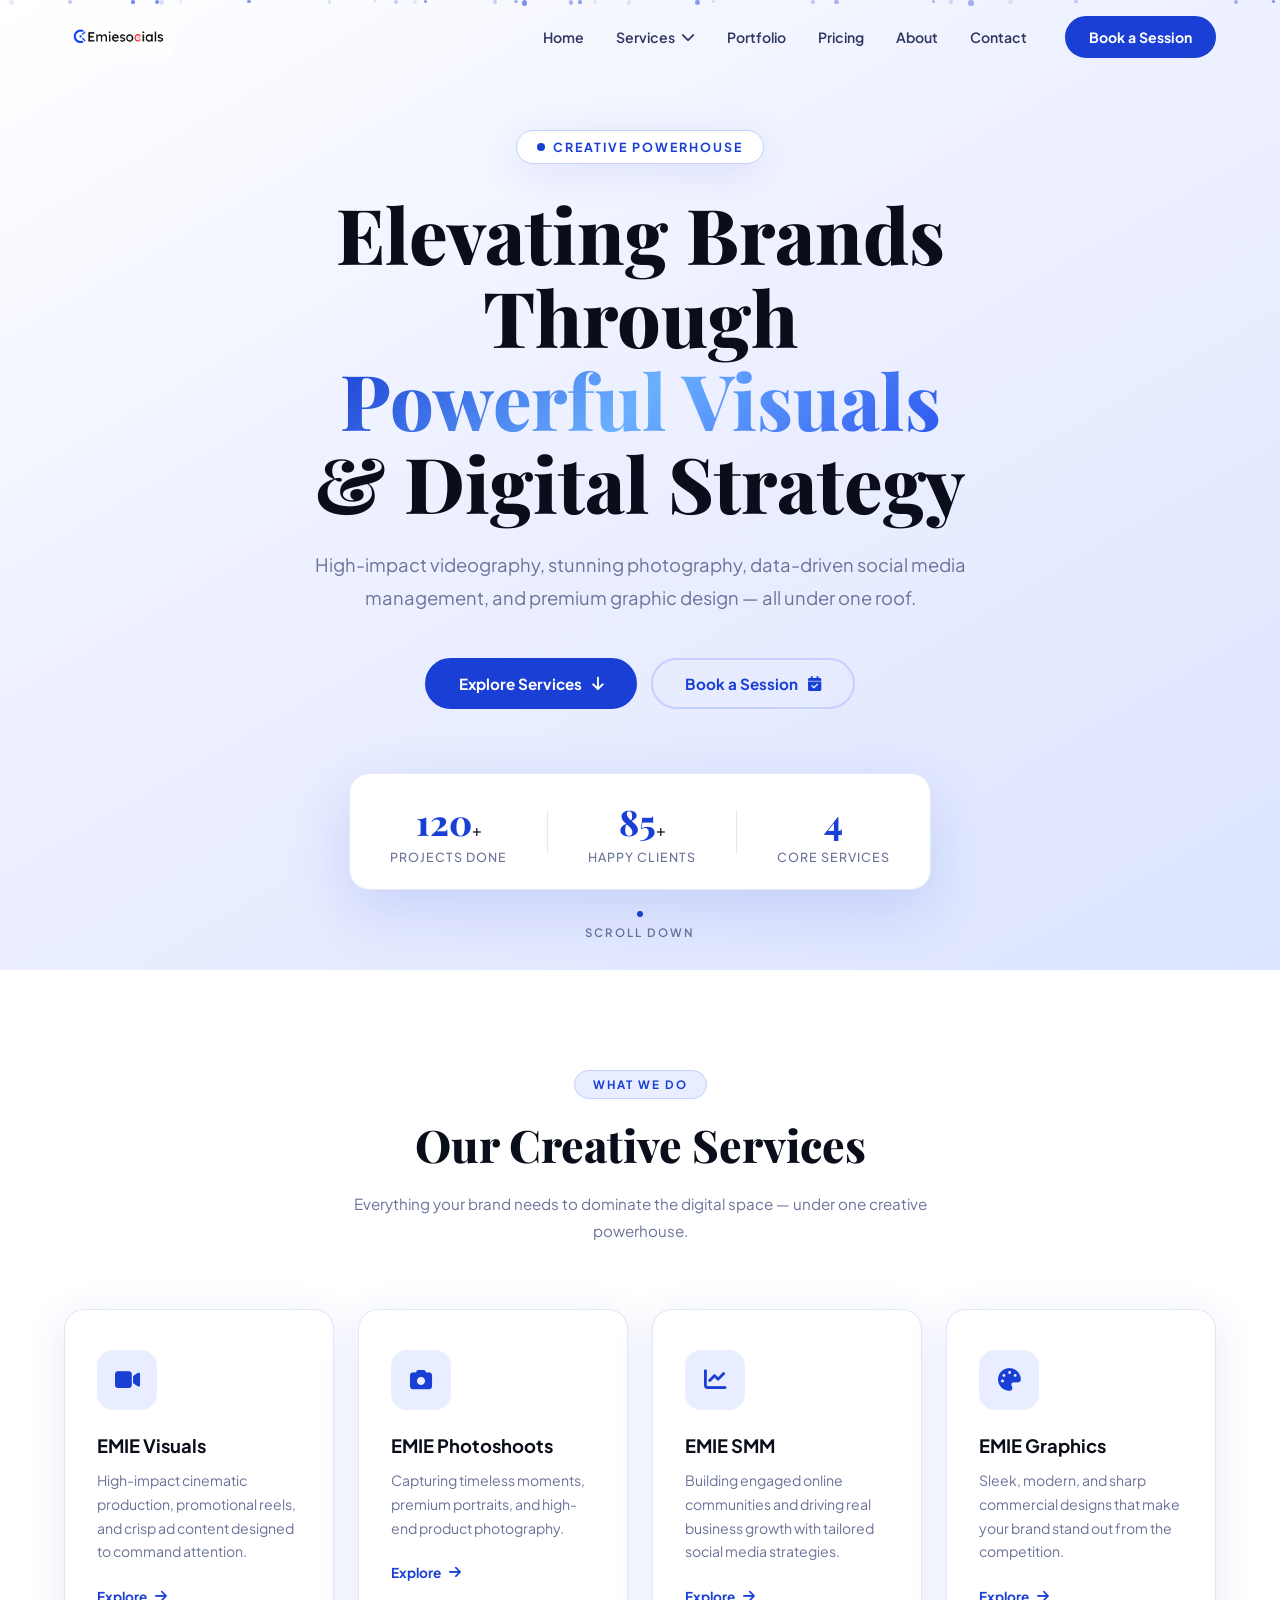
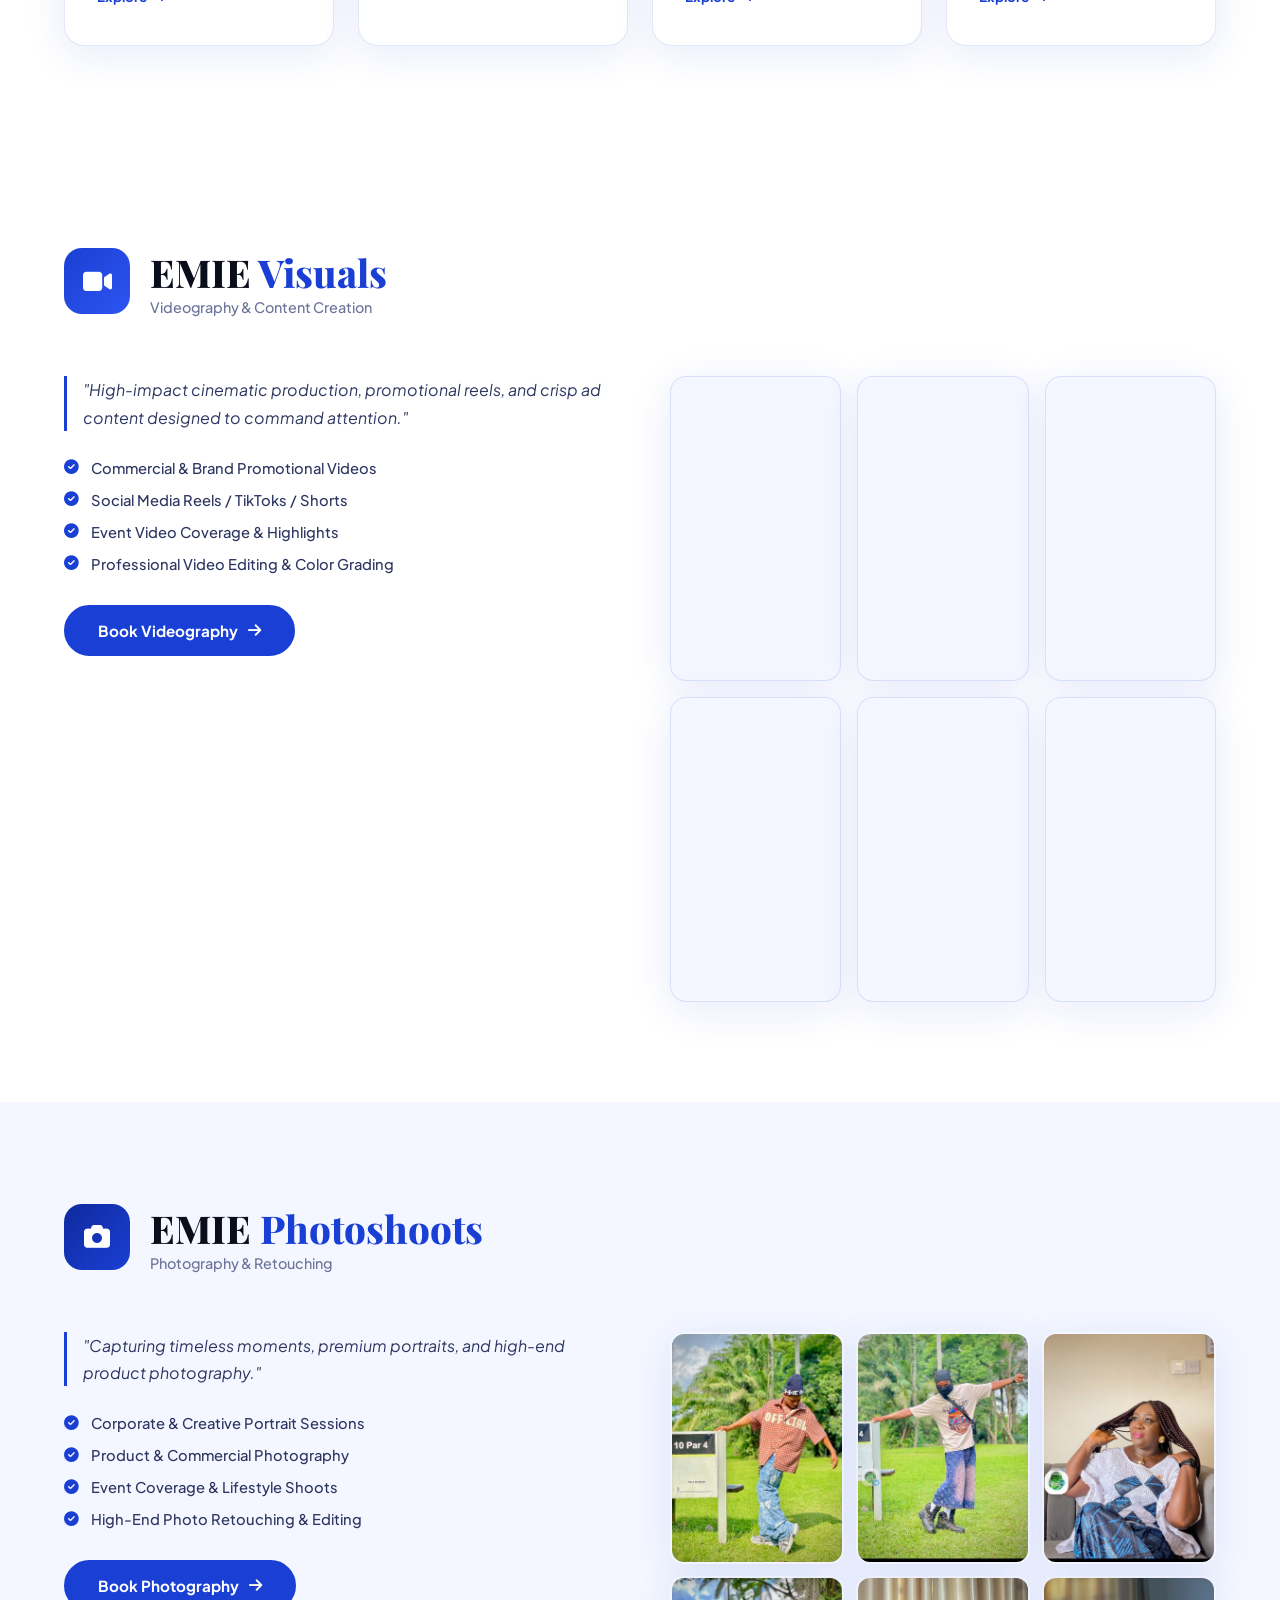
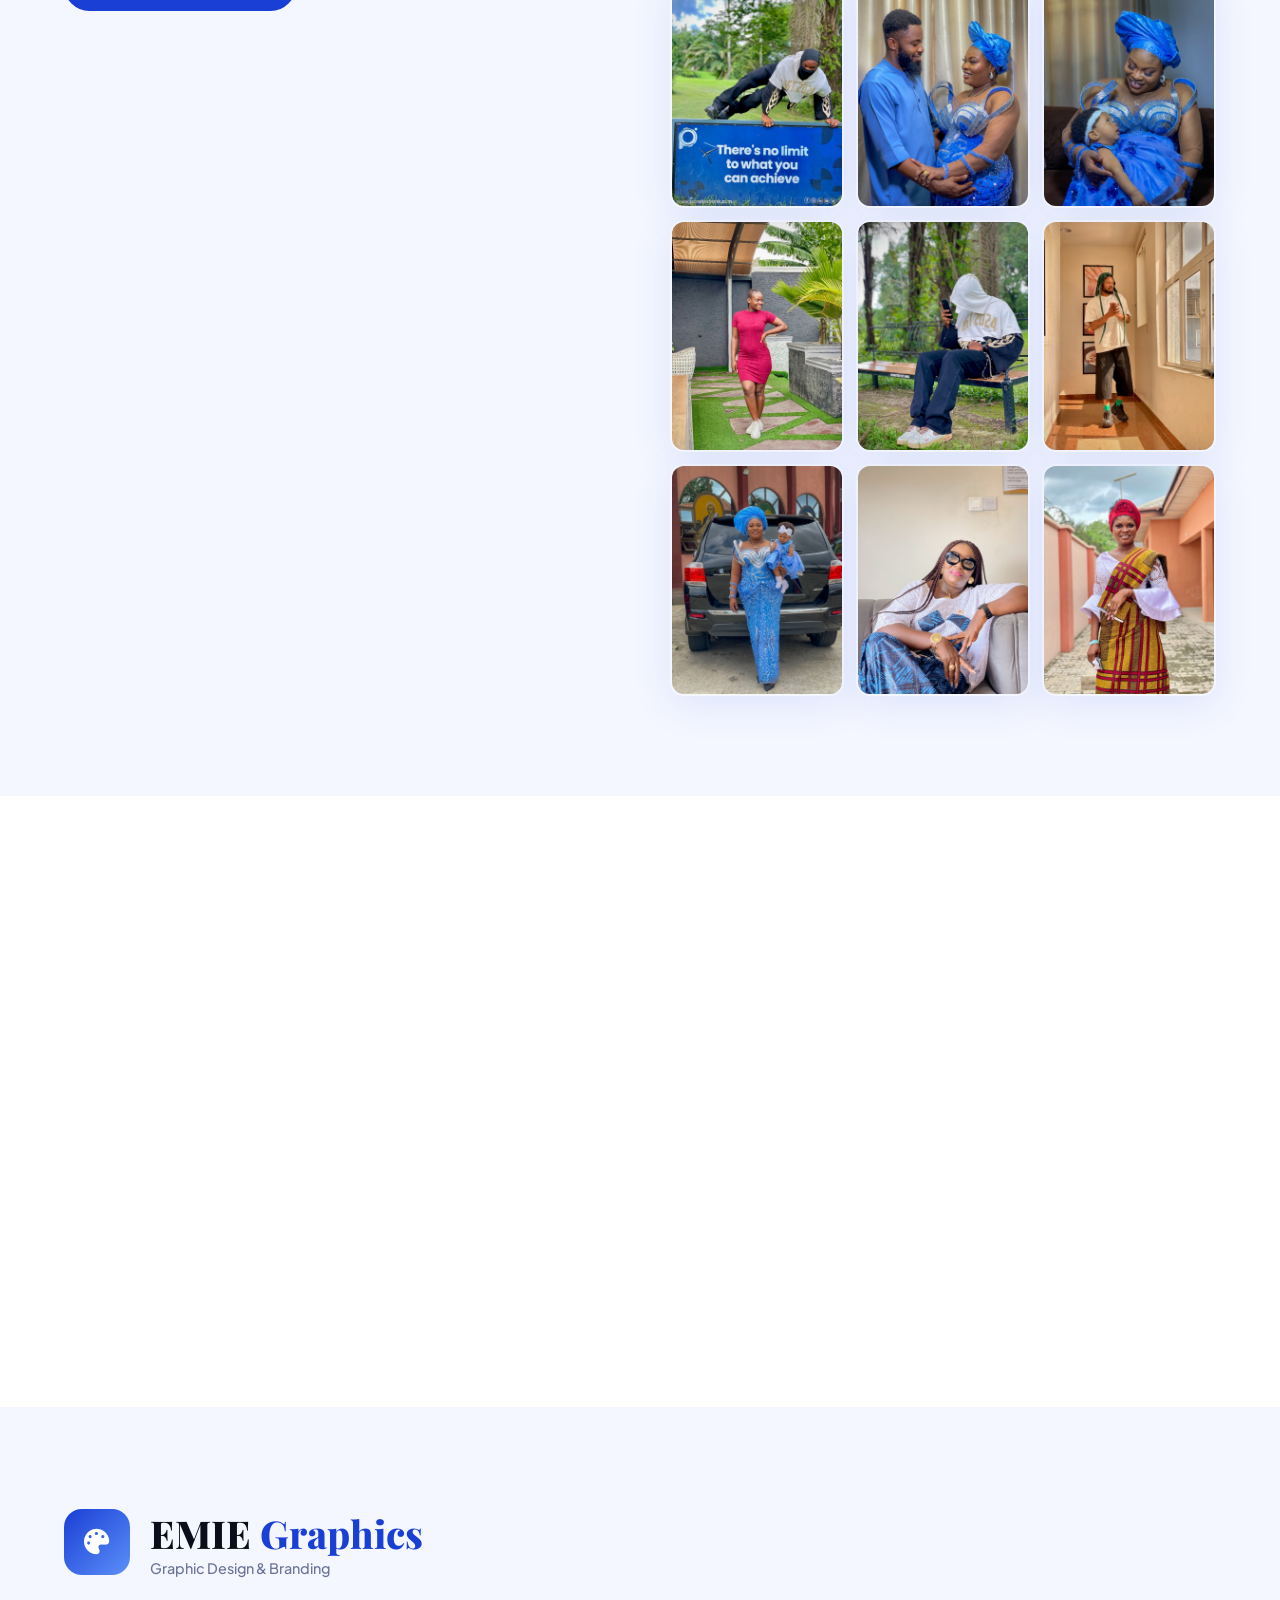
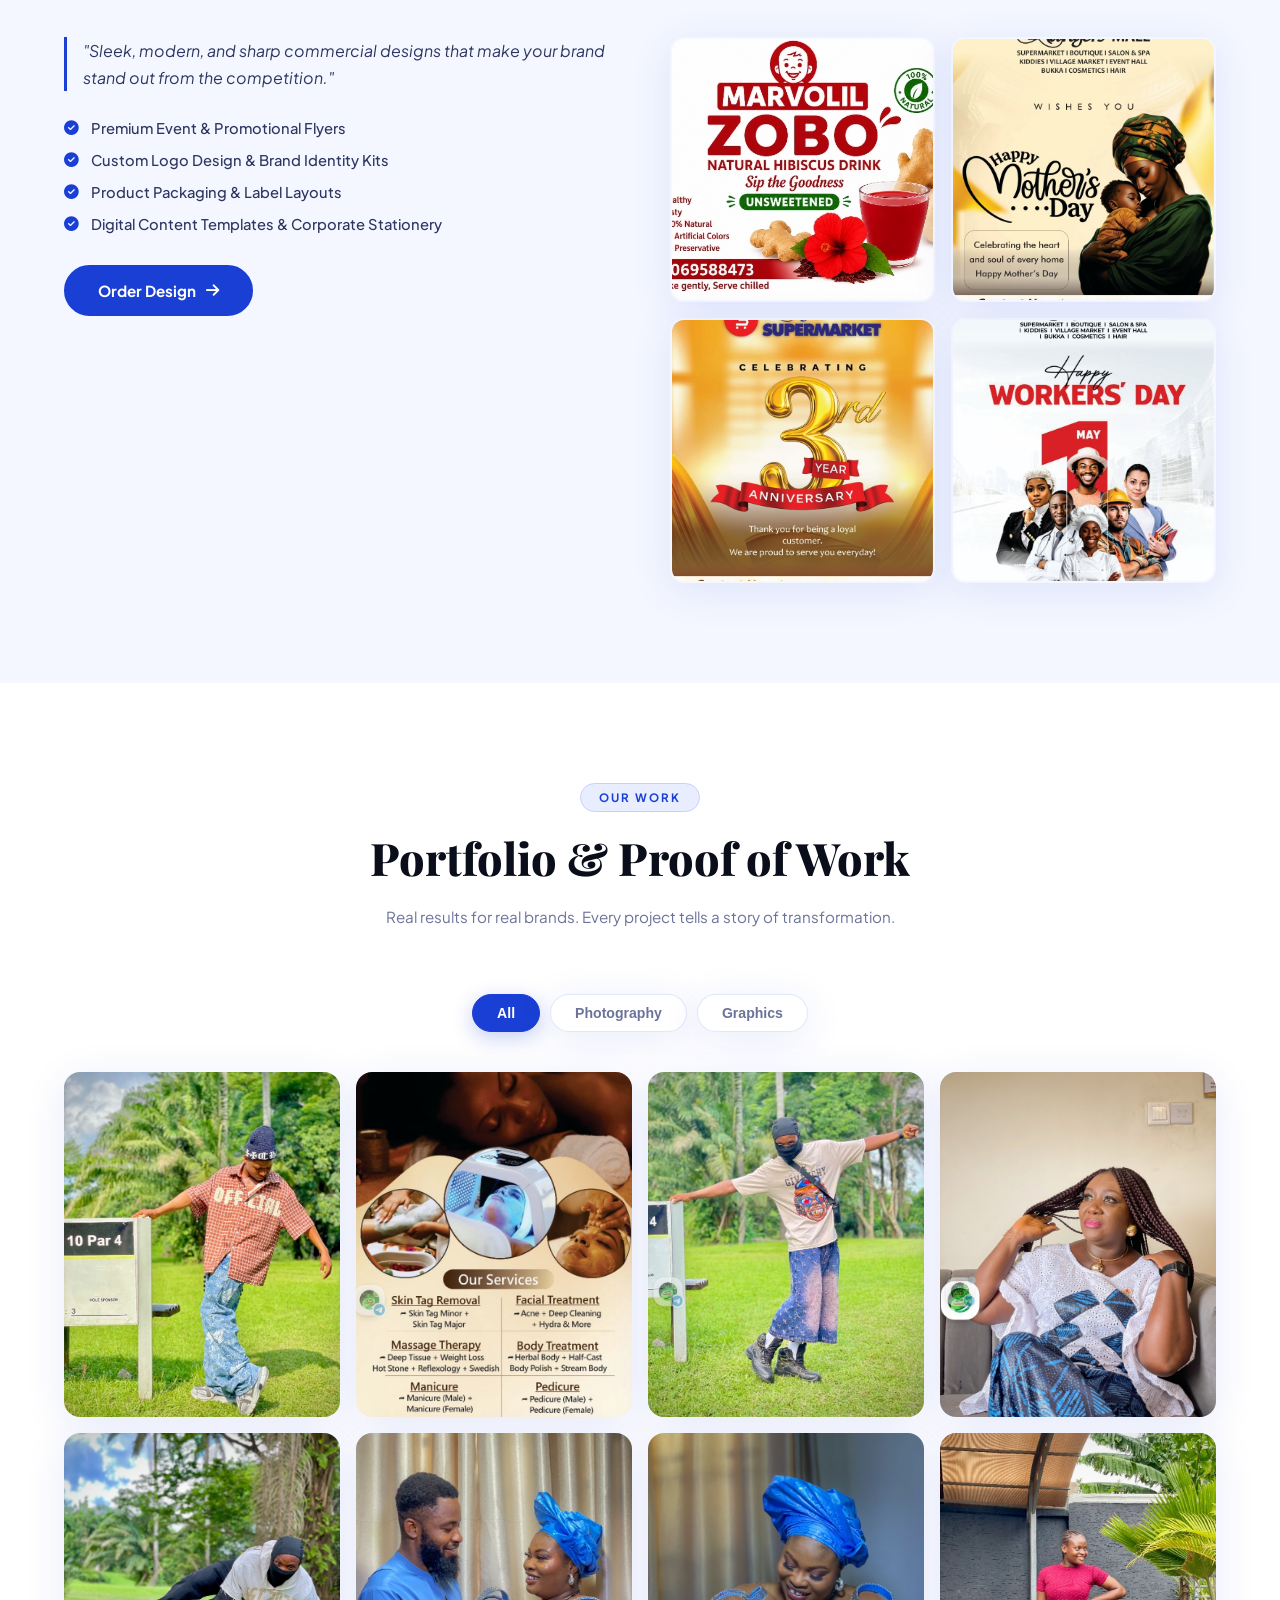
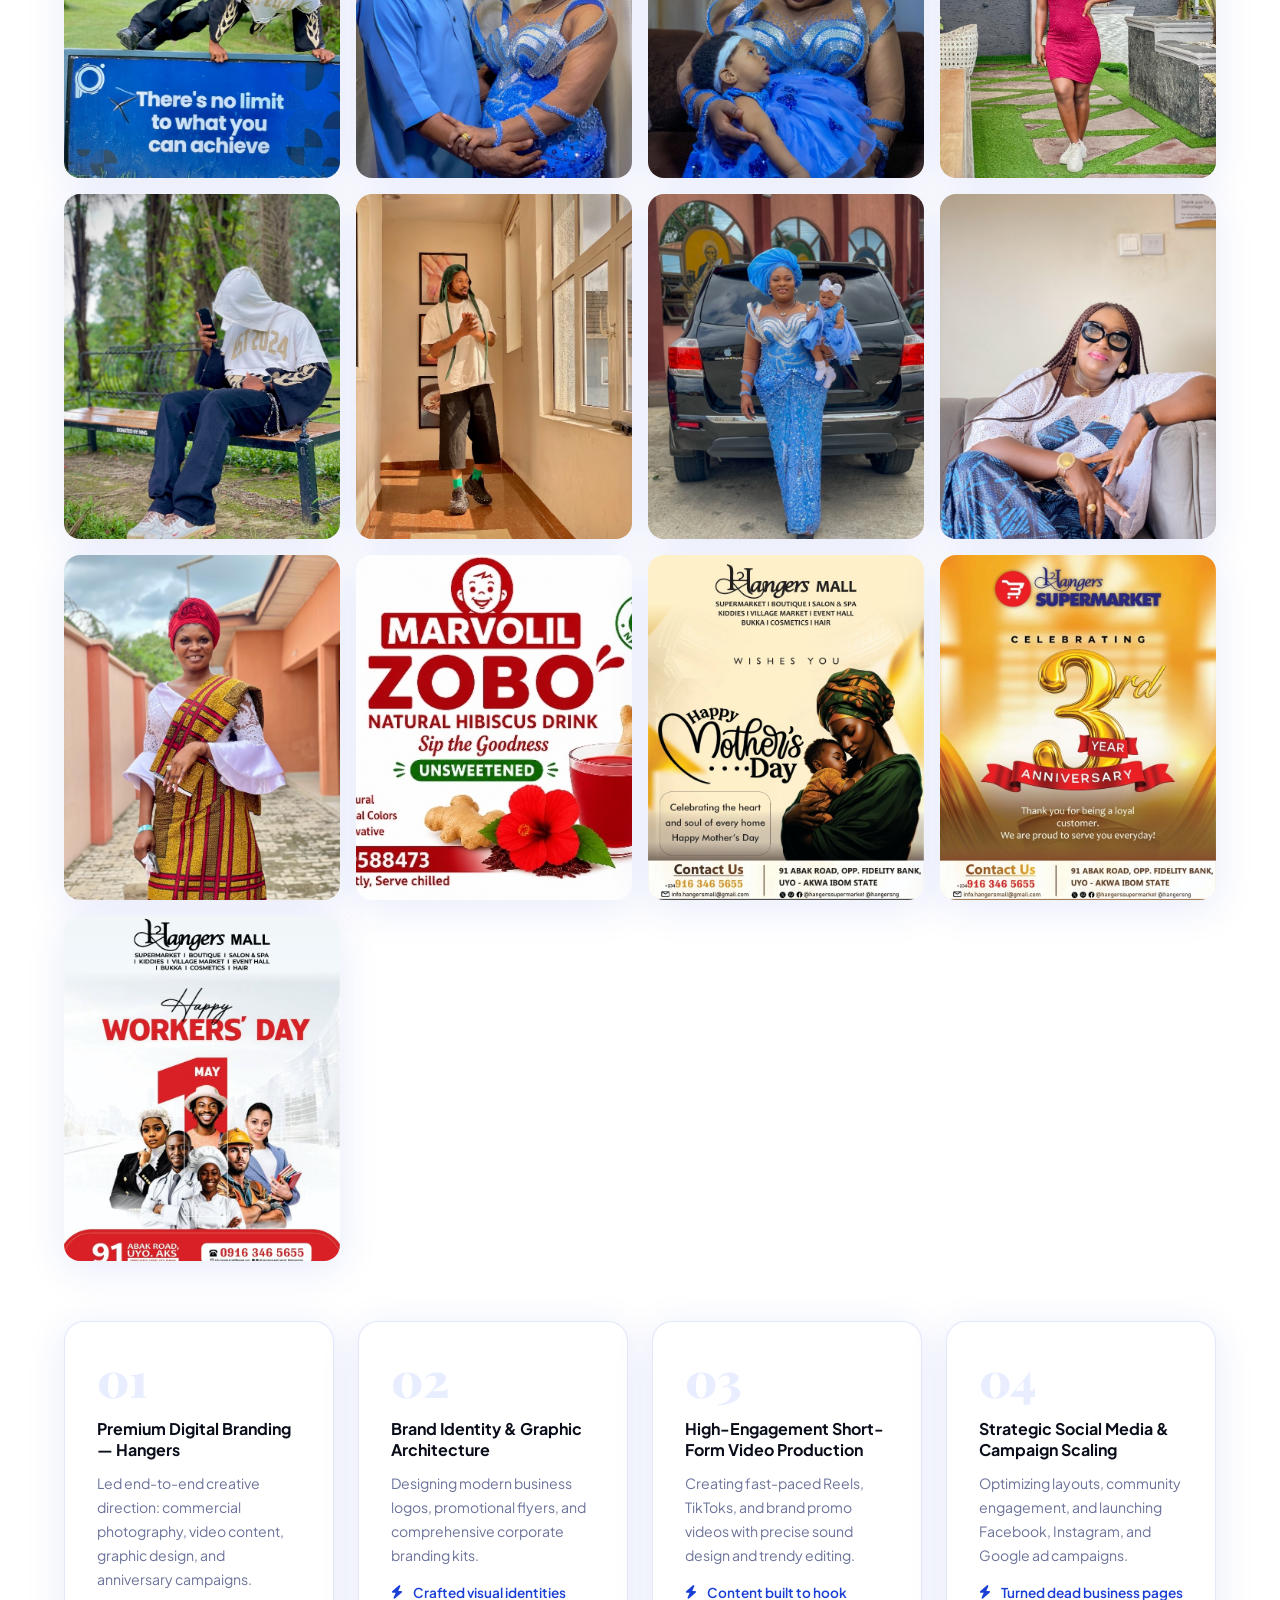
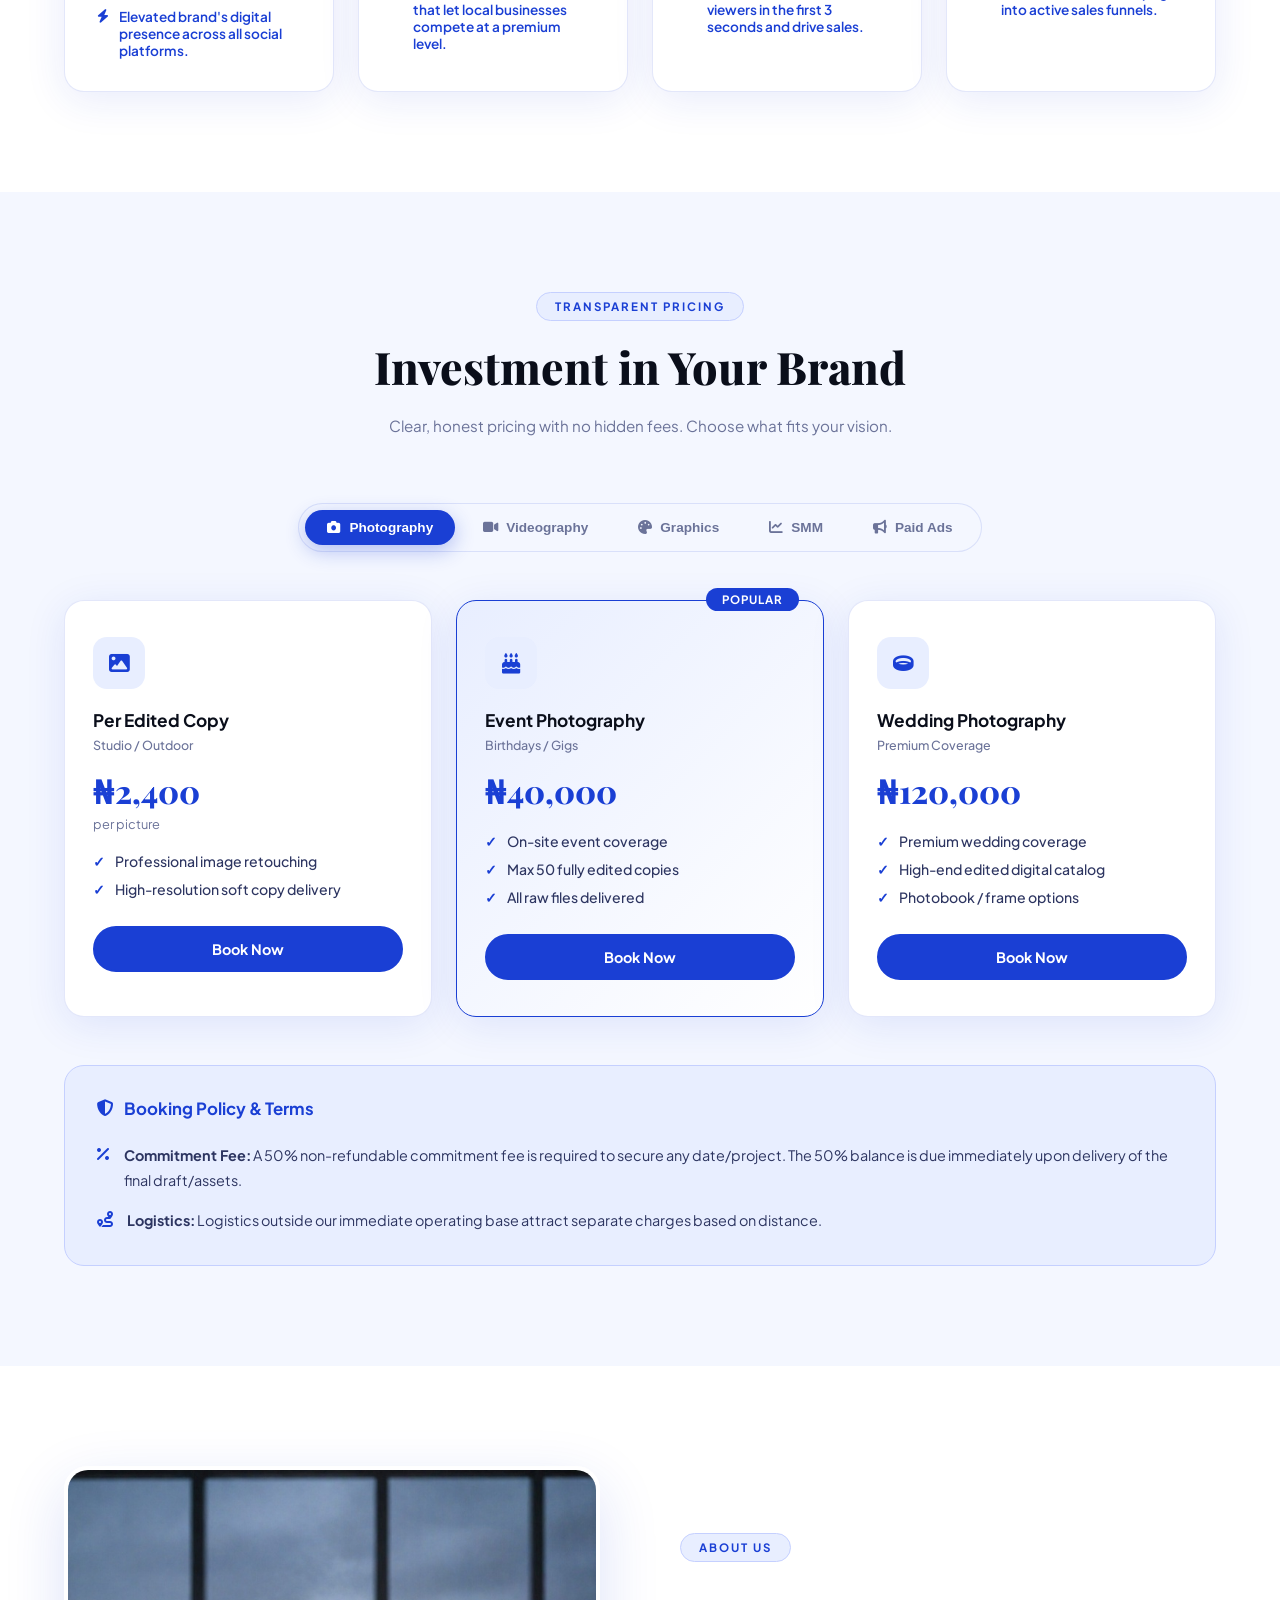
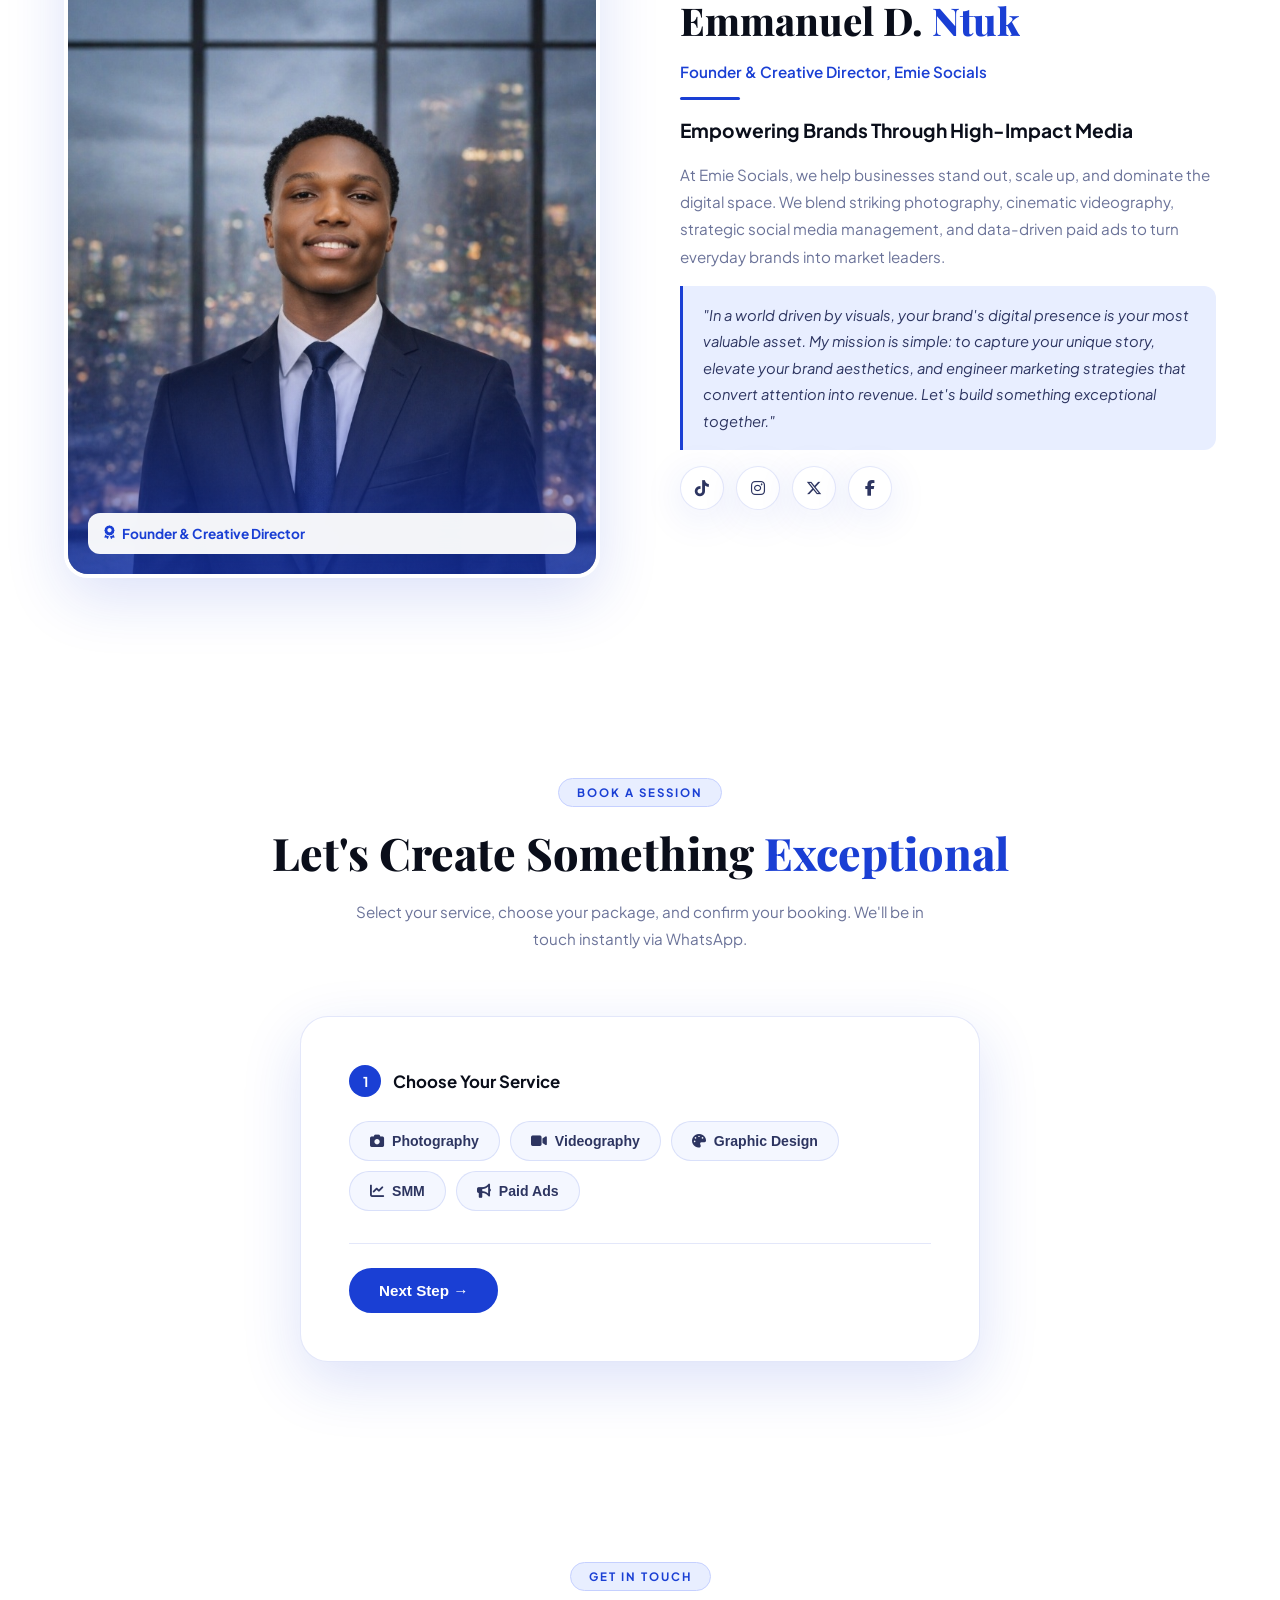
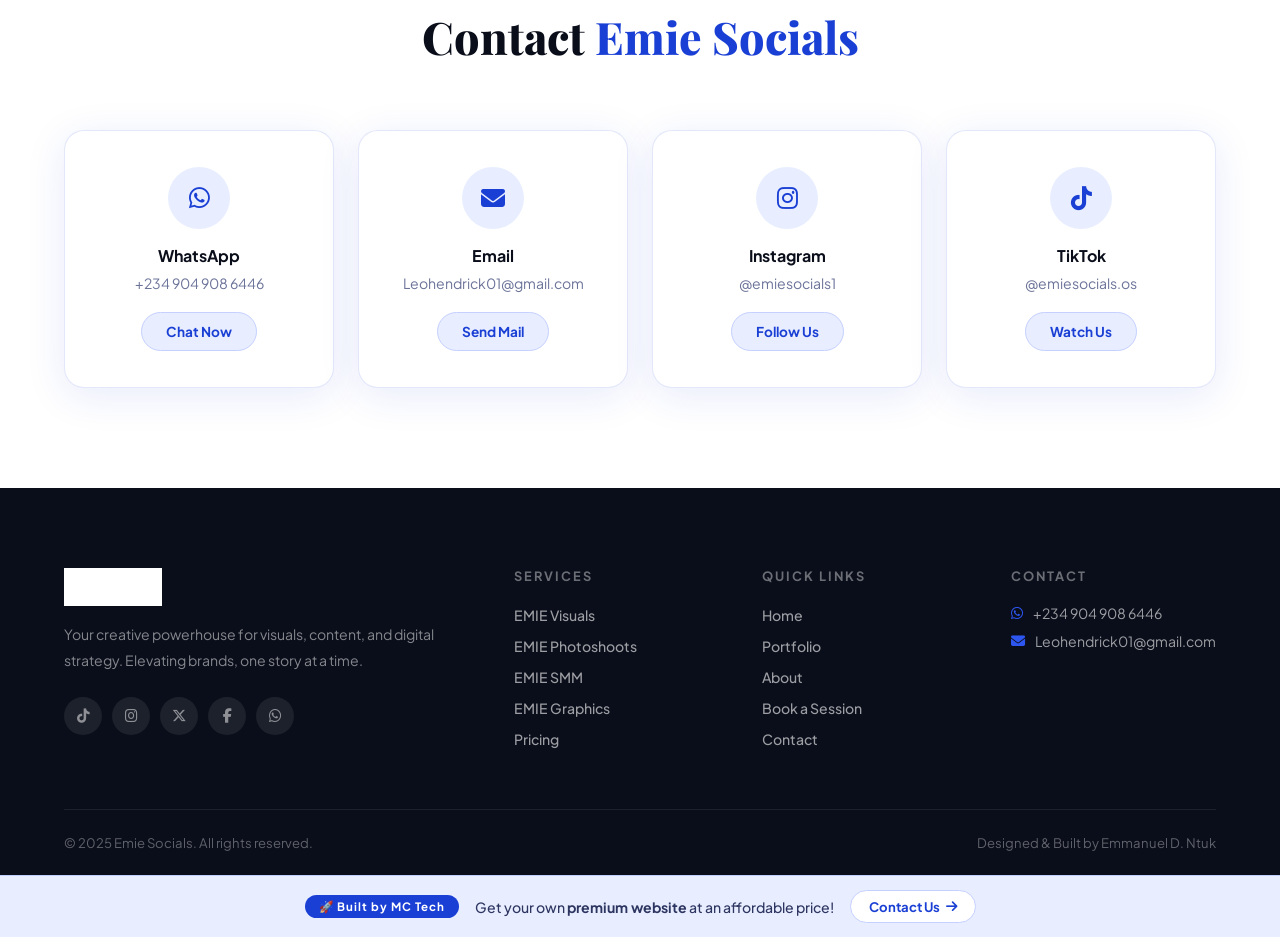
==== commit e8f4f95d: "Rename index-2.html to index.html" ====
--- a/index.html
+++ b/index.html
@@ -13,7 +13,7 @@
 <!-- ========== PRELOADER ========== -->
 <div id="preloader">
   <div class="preloader-inner">
-    <div class="preloader-logo">ES</div>
+    <img id="preloader-logo-img" src="" alt="Emie Socials" class="preloader-logo-img" />
     <div class="preloader-bar"><div class="preloader-fill"></div></div>
   </div>
 </div>
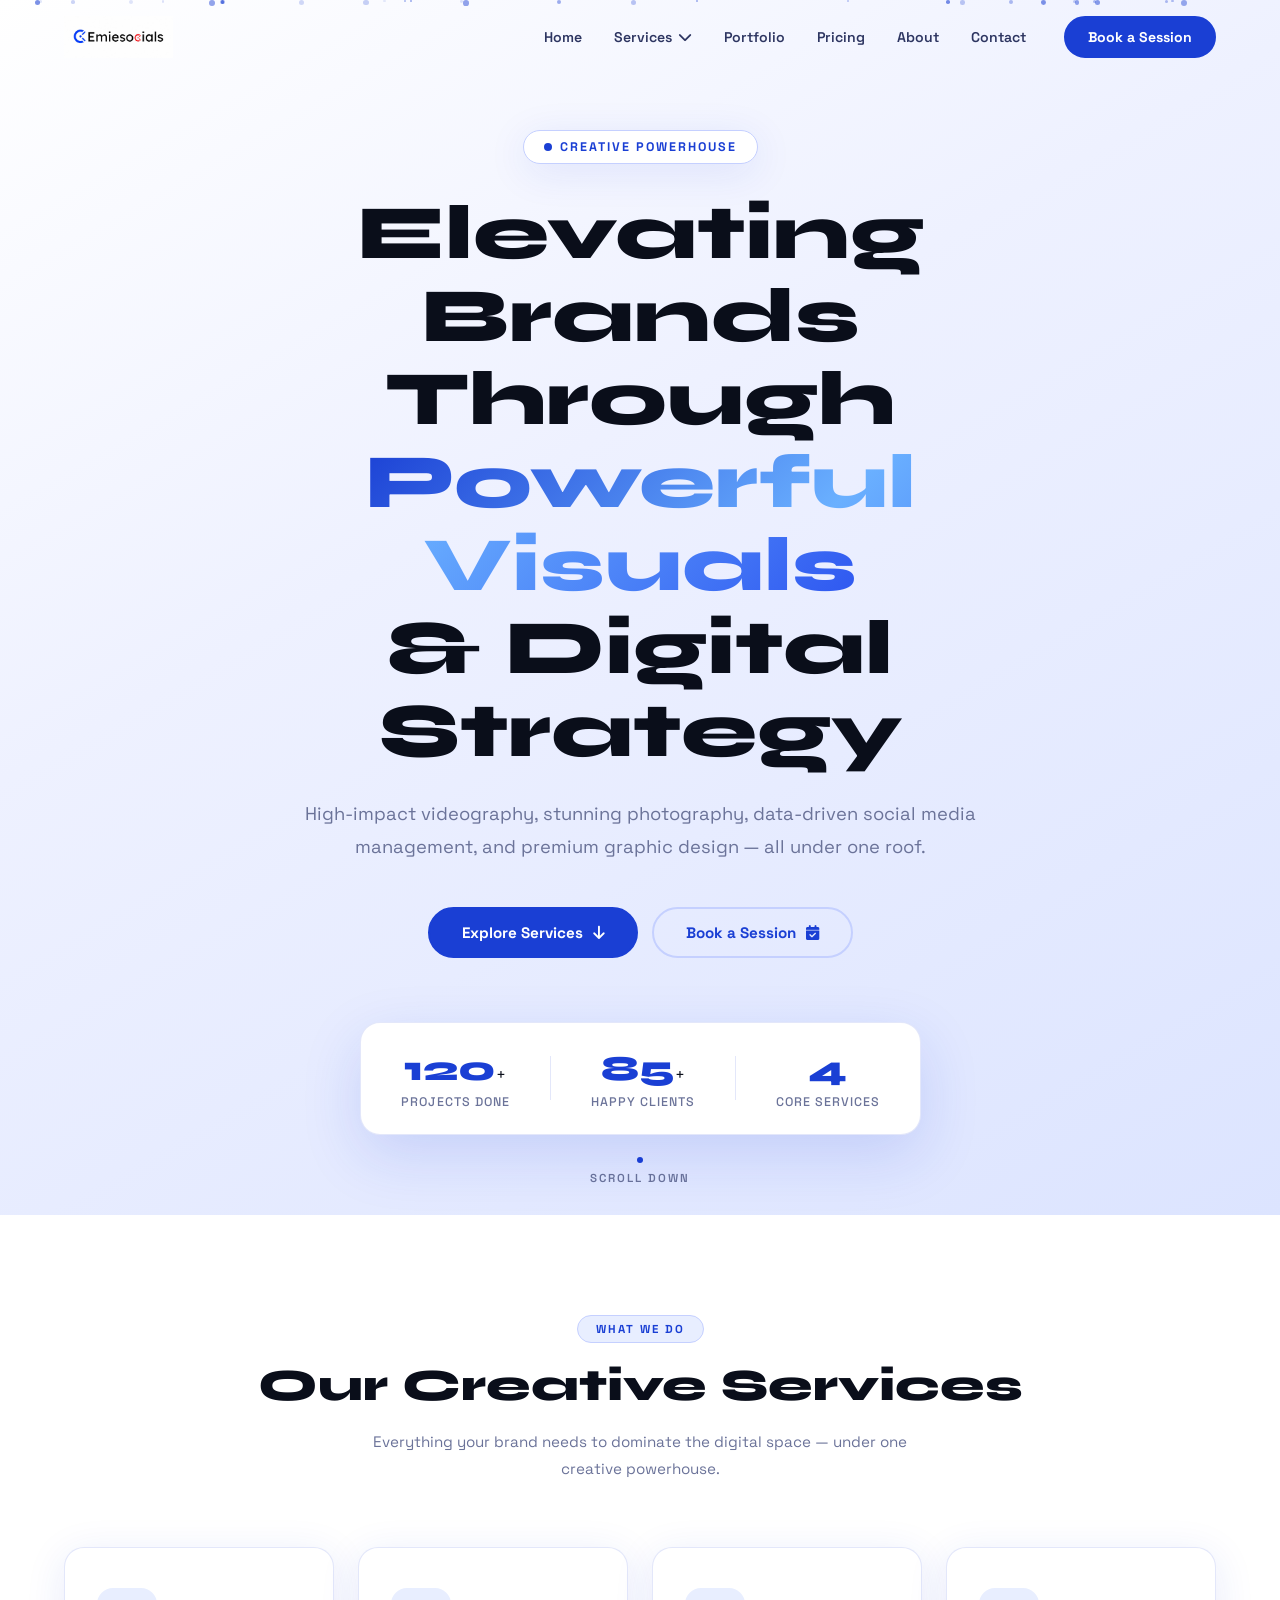
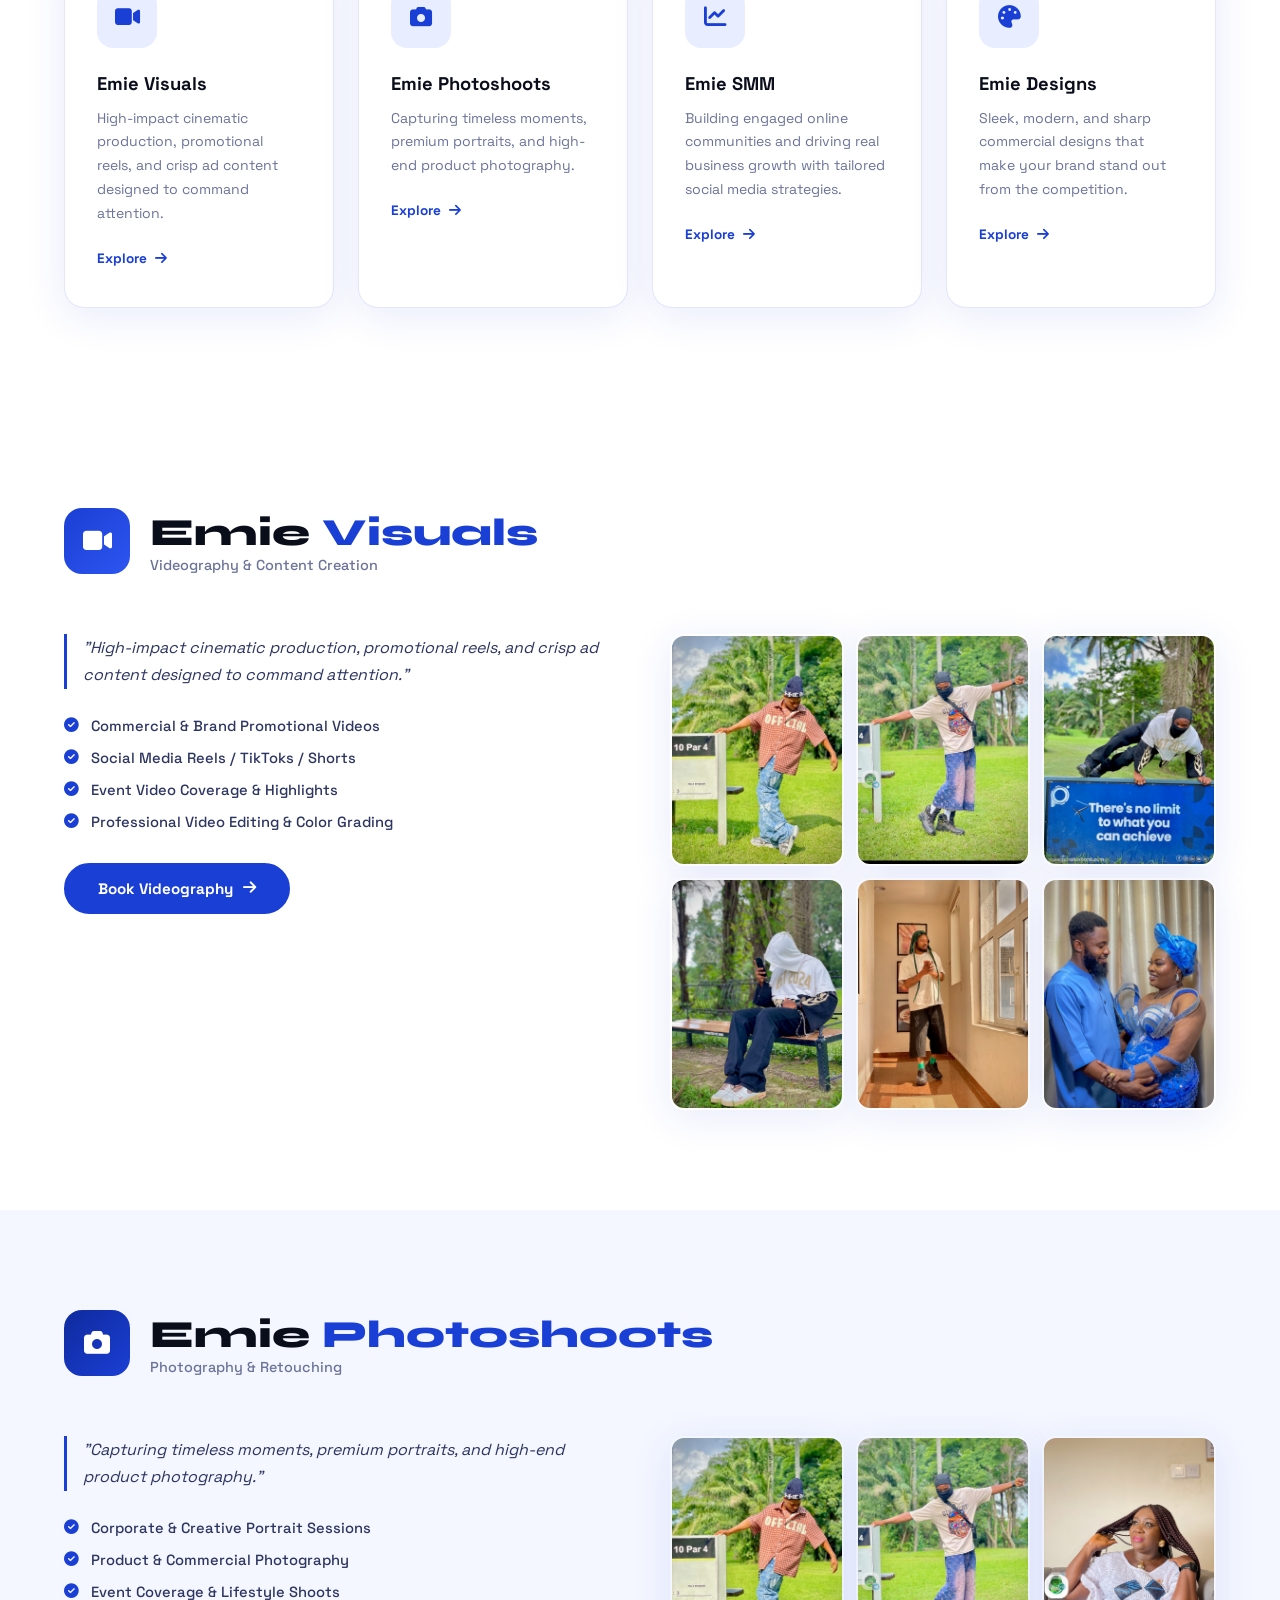
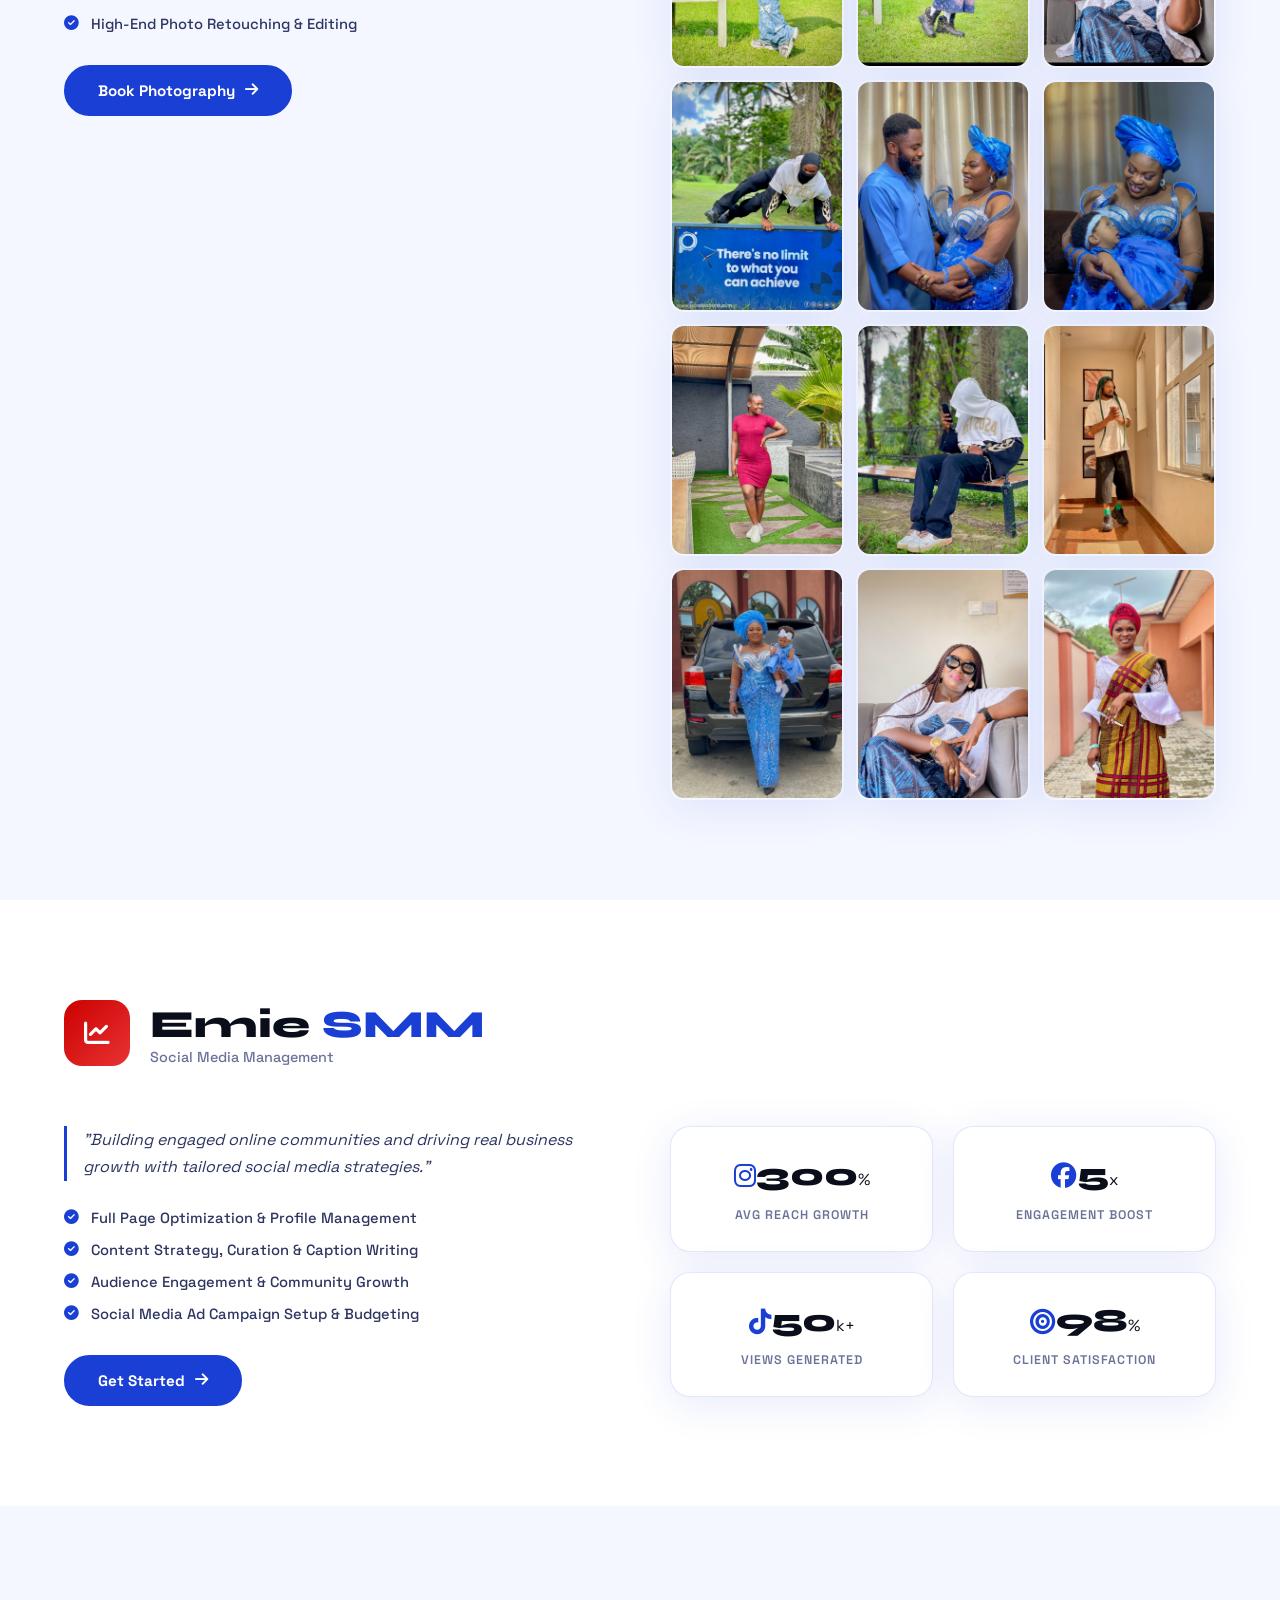
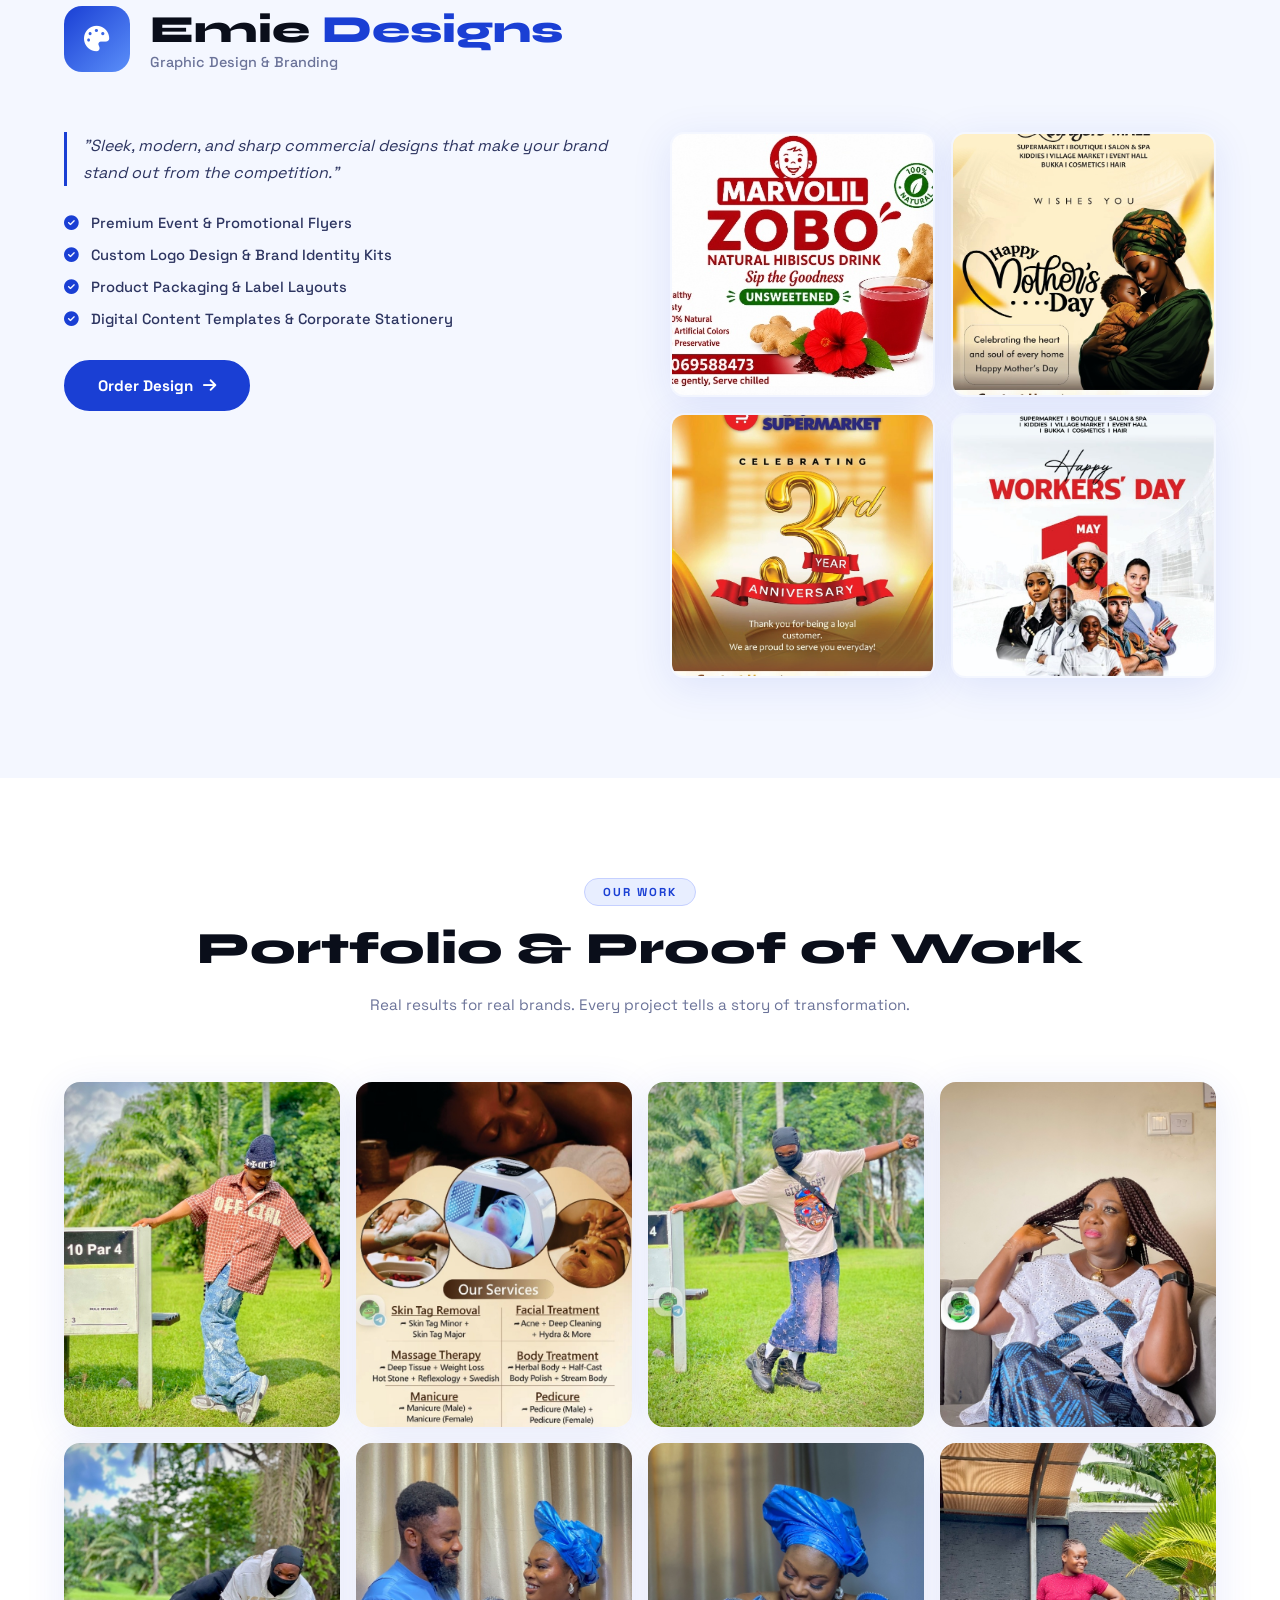
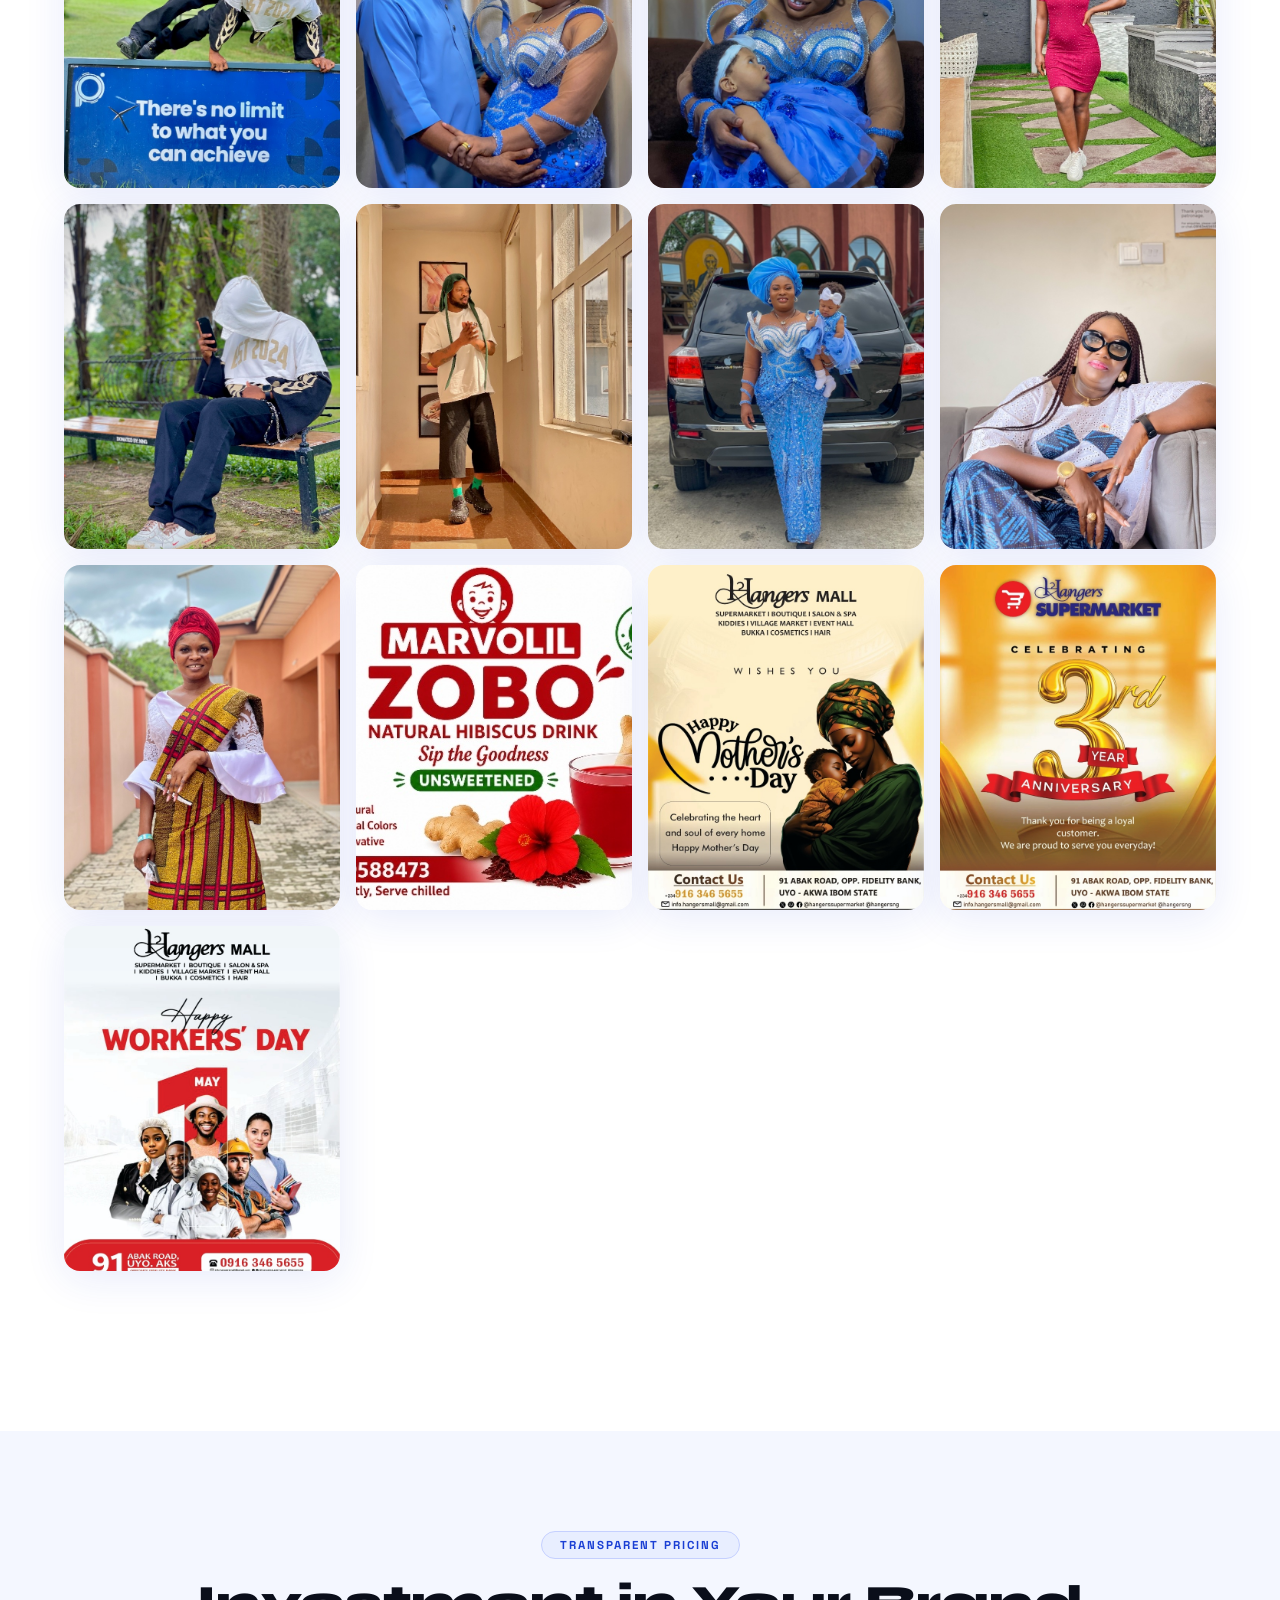
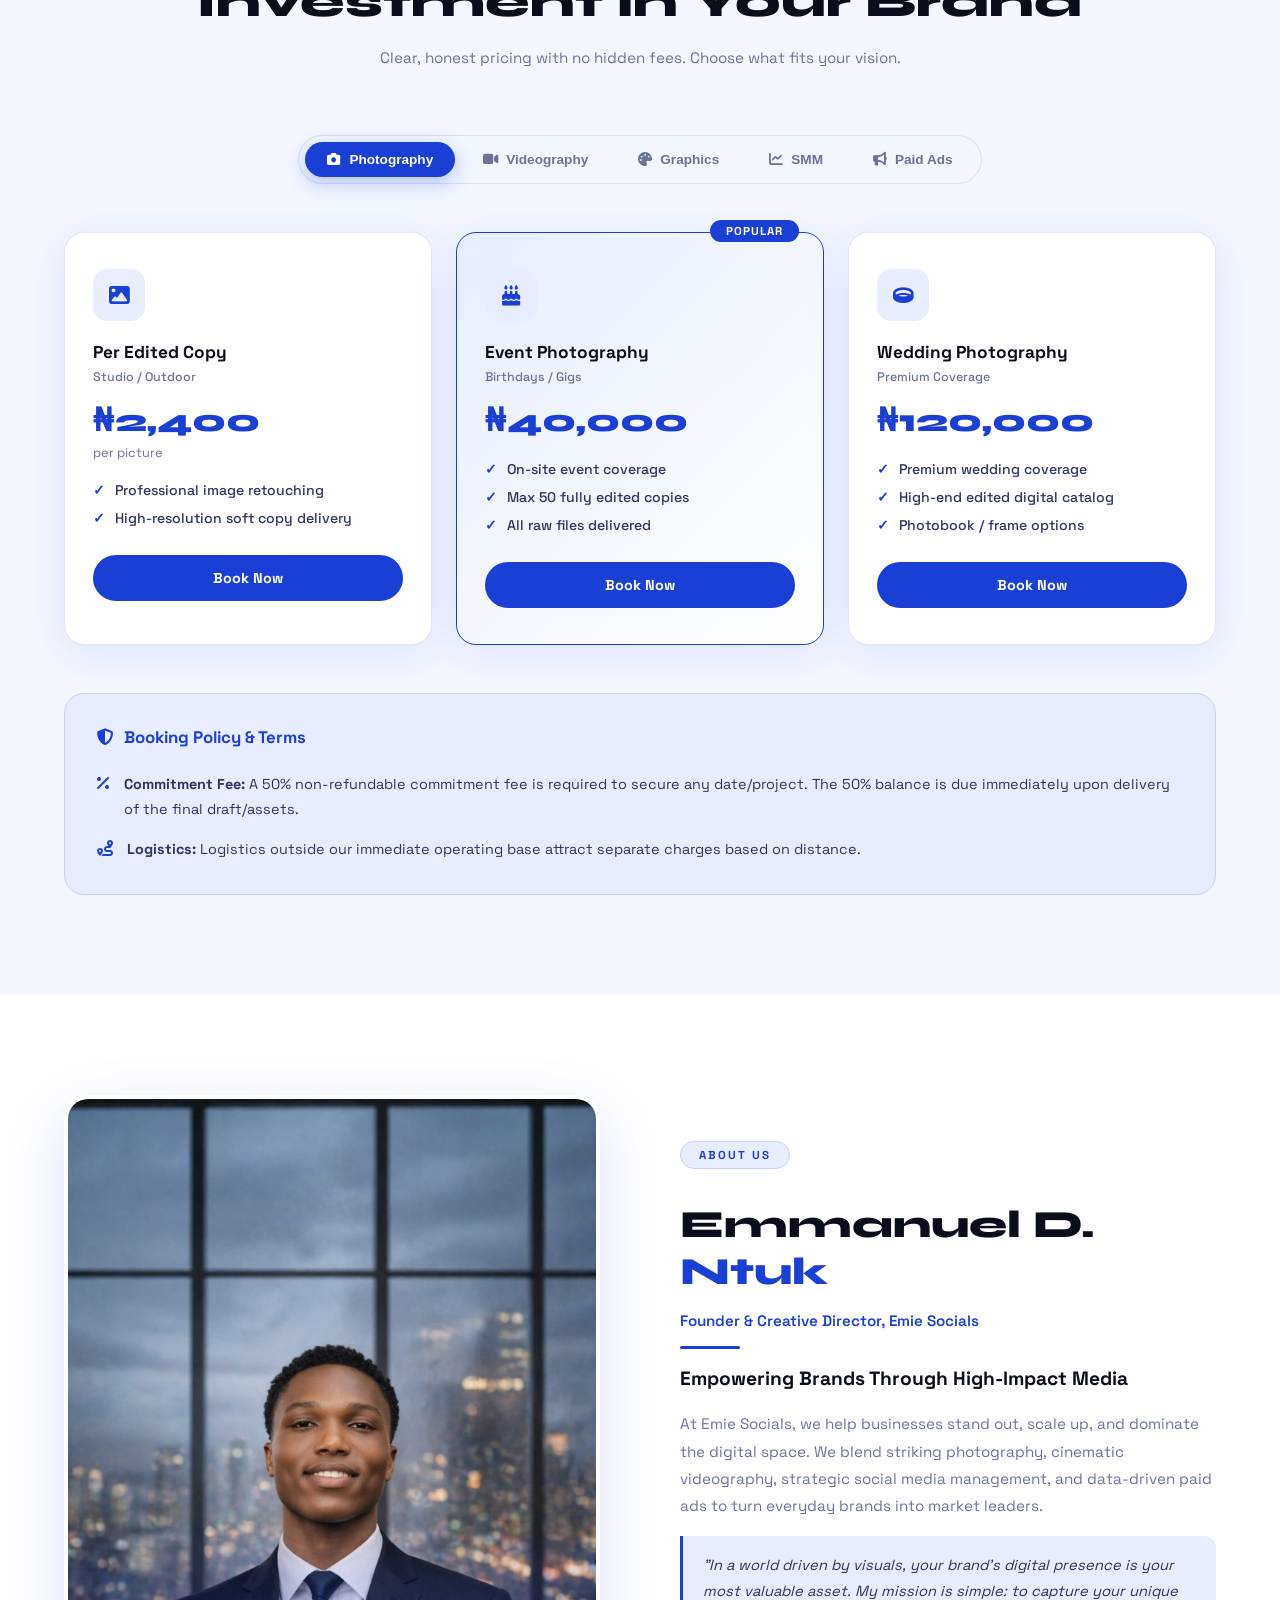
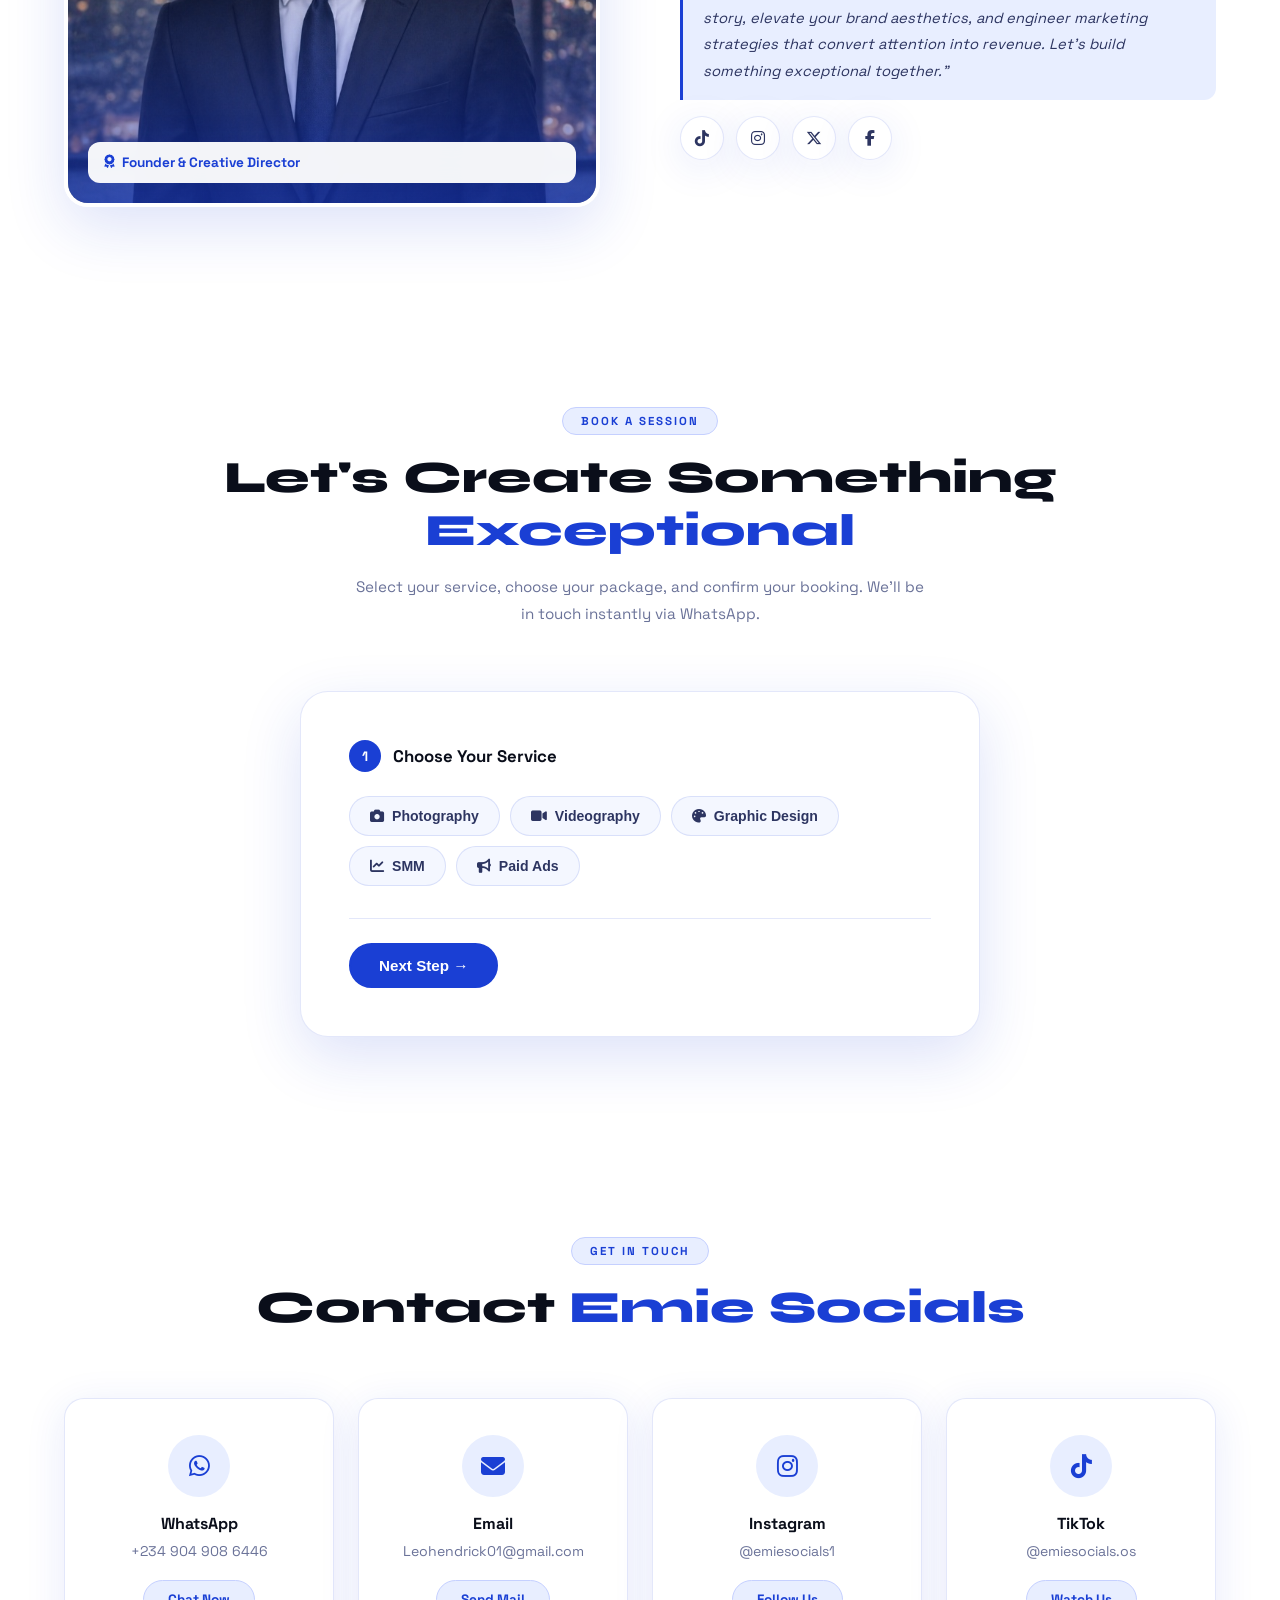
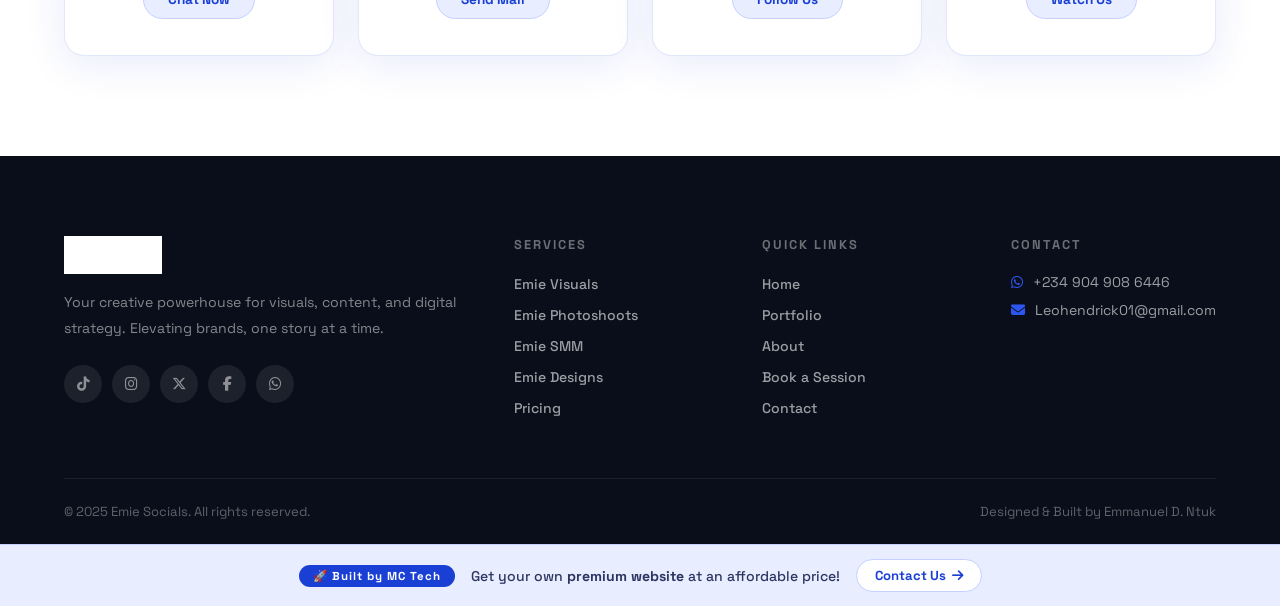
==== commit 1b21b4cb: "Add files via upload" ====
--- a/index.html
+++ b/index.html
@@ -5,7 +5,7 @@
   <meta name="viewport" content="width=device-width, initial-scale=1.0" />
   <title>Emie Socials | Creative Powerhouse</title>
   <link rel="stylesheet" href="style.css" />
-  <link href="https://fonts.googleapis.com/css2?family=Plus+Jakarta+Sans:wght@400;500;600;700;800;900&family=Playfair+Display:wght@700;800&display=swap" rel="stylesheet">
+  <link href="https://fonts.googleapis.com/css2?family=Space+Grotesk:wght@400;500;600;700&family=Syne:wght@700;800&display=swap" rel="stylesheet">
   <link rel="stylesheet" href="https://cdnjs.cloudflare.com/ajax/libs/font-awesome/6.5.0/css/all.min.css"/>
 </head>
 <body>
@@ -87,28 +87,28 @@
       <a href="#visuals" class="service-card reveal-up">
         <div class="service-icon"><i class="fas fa-video"></i></div>
         <div class="service-glow"></div>
-        <h3>EMIE Visuals</h3>
+        <h3>Emie Visuals</h3>
         <p>High-impact cinematic production, promotional reels, and crisp ad content designed to command attention.</p>
         <span class="service-arrow">Explore <i class="fas fa-arrow-right"></i></span>
       </a>
       <a href="#photoshoots" class="service-card reveal-up">
         <div class="service-icon"><i class="fas fa-camera"></i></div>
         <div class="service-glow"></div>
-        <h3>EMIE Photoshoots</h3>
+        <h3>Emie Photoshoots</h3>
         <p>Capturing timeless moments, premium portraits, and high-end product photography.</p>
         <span class="service-arrow">Explore <i class="fas fa-arrow-right"></i></span>
       </a>
       <a href="#smm" class="service-card reveal-up">
         <div class="service-icon"><i class="fas fa-chart-line"></i></div>
         <div class="service-glow"></div>
-        <h3>EMIE SMM</h3>
+        <h3>Emie SMM</h3>
         <p>Building engaged online communities and driving real business growth with tailored social media strategies.</p>
         <span class="service-arrow">Explore <i class="fas fa-arrow-right"></i></span>
       </a>
       <a href="#graphics" class="service-card reveal-up">
         <div class="service-icon"><i class="fas fa-palette"></i></div>
         <div class="service-glow"></div>
-        <h3>EMIE Graphics</h3>
+        <h3>Emie Designs</h3>
         <p>Sleek, modern, and sharp commercial designs that make your brand stand out from the competition.</p>
         <span class="service-arrow">Explore <i class="fas fa-arrow-right"></i></span>
       </a>
@@ -122,7 +122,7 @@
     <div class="service-detail-header reveal-up">
       <div class="service-detail-icon video-icon"><i class="fas fa-video"></i></div>
       <div>
-        <h2>EMIE <span class="blue-text">Visuals</span></h2>
+        <h2>Emie <span class="blue-text">Visuals</span></h2>
         <p>Videography &amp; Content Creation</p>
       </div>
     </div>
@@ -137,26 +137,7 @@
         </ul>
         <a href="#booking" class="btn-primary">Book Videography <i class="fas fa-arrow-right"></i></a>
       </div>
-      <div class="video-grid reveal-right">
-        <div class="video-wrapper">
-          <iframe src="https://www.youtube.com/embed/iX8CRyQNHeg" title="Emie Visuals 1" frameborder="0" allowfullscreen loading="lazy"></iframe>
-        </div>
-        <div class="video-wrapper">
-          <iframe src="https://www.youtube.com/embed/PDNLjhbdhl4" title="Emie Visuals 2" frameborder="0" allowfullscreen loading="lazy"></iframe>
-        </div>
-        <div class="video-wrapper">
-          <iframe src="https://www.youtube.com/embed/9I8XINdGzpo" title="Emie Visuals 3" frameborder="0" allowfullscreen loading="lazy"></iframe>
-        </div>
-        <div class="video-wrapper">
-          <iframe src="https://www.youtube.com/embed/9DsipV1KMoE" title="Emie Visuals 4" frameborder="0" allowfullscreen loading="lazy"></iframe>
-        </div>
-        <div class="video-wrapper">
-          <iframe src="https://www.youtube.com/embed/t7kFFw5712A" title="Emie Visuals 5" frameborder="0" allowfullscreen loading="lazy"></iframe>
-        </div>
-        <div class="video-wrapper">
-          <iframe src="https://www.youtube.com/embed/y2PFQkHVf3I" title="Emie Visuals 6" frameborder="0" allowfullscreen loading="lazy"></iframe>
-        </div>
-      </div>
+      <div class="photo-gallery reveal-right" id="visualsGallery"></div>
     </div>
   </div>
 </section>
@@ -167,7 +148,7 @@
     <div class="service-detail-header reveal-up">
       <div class="service-detail-icon photo-icon"><i class="fas fa-camera"></i></div>
       <div>
-        <h2>EMIE <span class="blue-text">Photoshoots</span></h2>
+        <h2>Emie <span class="blue-text">Photoshoots</span></h2>
         <p>Photography &amp; Retouching</p>
       </div>
     </div>
@@ -193,7 +174,7 @@
     <div class="service-detail-header reveal-up">
       <div class="service-detail-icon smm-icon"><i class="fas fa-chart-line"></i></div>
       <div>
-        <h2>EMIE <span class="blue-text">SMM</span></h2>
+        <h2>Emie <span class="blue-text">SMM</span></h2>
         <p>Social Media Management</p>
       </div>
     </div>
@@ -224,7 +205,7 @@
     <div class="service-detail-header reveal-up">
       <div class="service-detail-icon graphics-icon"><i class="fas fa-palette"></i></div>
       <div>
-        <h2>EMIE <span class="blue-text">Graphics</span></h2>
+        <h2>Emie <span class="blue-text">Designs</span></h2>
         <p>Graphic Design &amp; Branding</p>
       </div>
     </div>
@@ -252,40 +233,7 @@
       <h2 class="section-title reveal-up">Portfolio &amp; Proof of Work</h2>
       <p class="section-sub reveal-up">Real results for real brands. Every project tells a story of transformation.</p>
     </div>
-    <div class="portfolio-filter reveal-up">
-      <button class="filter-btn active" data-filter="all">All</button>
-      <button class="filter-btn" data-filter="photo">Photography</button>
-      <button class="filter-btn" data-filter="graphic">Graphics</button>
-    </div>
     <div class="portfolio-grid" id="portfolioGrid"></div>
-
-    <!-- POW Cards -->
-    <div class="pow-grid">
-      <div class="pow-card reveal-up">
-        <div class="pow-num">01</div>
-        <h3>Premium Digital Branding — Hangers</h3>
-        <p>Led end-to-end creative direction: commercial photography, video content, graphic design, and anniversary campaigns.</p>
-        <div class="pow-impact"><i class="fas fa-bolt"></i> Elevated brand's digital presence across all social platforms.</div>
-      </div>
-      <div class="pow-card reveal-up">
-        <div class="pow-num">02</div>
-        <h3>Brand Identity &amp; Graphic Architecture</h3>
-        <p>Designing modern business logos, promotional flyers, and comprehensive corporate branding kits.</p>
-        <div class="pow-impact"><i class="fas fa-bolt"></i> Crafted visual identities that let local businesses compete at a premium level.</div>
-      </div>
-      <div class="pow-card reveal-up">
-        <div class="pow-num">03</div>
-        <h3>High-Engagement Short-Form Video Production</h3>
-        <p>Creating fast-paced Reels, TikToks, and brand promo videos with precise sound design and trendy editing.</p>
-        <div class="pow-impact"><i class="fas fa-bolt"></i> Content built to hook viewers in the first 3 seconds and drive sales.</div>
-      </div>
-      <div class="pow-card reveal-up">
-        <div class="pow-num">04</div>
-        <h3>Strategic Social Media &amp; Campaign Scaling</h3>
-        <p>Optimizing layouts, community engagement, and launching Facebook, Instagram, and Google ad campaigns.</p>
-        <div class="pow-impact"><i class="fas fa-bolt"></i> Turned dead business pages into active sales funnels.</div>
-      </div>
-    </div>
   </div>
 </section>
 
@@ -591,10 +539,10 @@
       <div class="footer-links">
         <h5>Services</h5>
         <ul>
-          <li><a href="#visuals">EMIE Visuals</a></li>
-          <li><a href="#photoshoots">EMIE Photoshoots</a></li>
-          <li><a href="#smm">EMIE SMM</a></li>
-          <li><a href="#graphics">EMIE Graphics</a></li>
+          <li><a href="#visuals">Emie Visuals</a></li>
+          <li><a href="#photoshoots">Emie Photoshoots</a></li>
+          <li><a href="#smm">Emie SMM</a></li>
+          <li><a href="#graphics">Emie Designs</a></li>
           <li><a href="#pricing">Pricing</a></li>
         </ul>
       </div>
--- a/style.css
+++ b/style.css
@@ -15,8 +15,8 @@
   --text-mid: #2d3561;
   --text-gray: #6b7399;
   --border: rgba(26, 63, 212, 0.12);
-  --font-main: 'Plus Jakarta Sans', 'Inter', sans-serif;
-  --font-display: 'Clash Display', 'Playfair Display', serif;
+  --font-main: 'Space Grotesk', sans-serif;
+  --font-display: 'Syne', sans-serif;
   --radius: 20px;
   --shadow: 0 8px 40px rgba(26, 63, 212, 0.1);
   --shadow-lg: 0 20px 60px rgba(26, 63, 212, 0.15);
@@ -36,7 +36,7 @@
 /* ===== PRELOADER ===== */
 #preloader { position: fixed; inset: 0; background: var(--white); z-index: 9999; display: flex; align-items: center; justify-content: center; }
 .preloader-inner { text-align: center; }
-.preloader-logo { font-size: 2.5rem; font-weight: 900; color: var(--blue); letter-spacing: 4px; margin-bottom: 20px; animation: pulse 1s infinite; }
+.preloader-logo-img { height: 52px; object-fit: contain; margin-bottom: 24px; animation: pulse 1.2s infinite; }
 .preloader-bar { width: 200px; height: 3px; background: var(--blue-pale); border-radius: 99px; overflow: hidden; margin: 0 auto; }
 .preloader-fill { height: 100%; background: linear-gradient(90deg, var(--blue), var(--blue-light)); border-radius: 99px; animation: loading 1.5s ease forwards; }
 @keyframes loading { from { width: 0; } to { width: 100%; } }
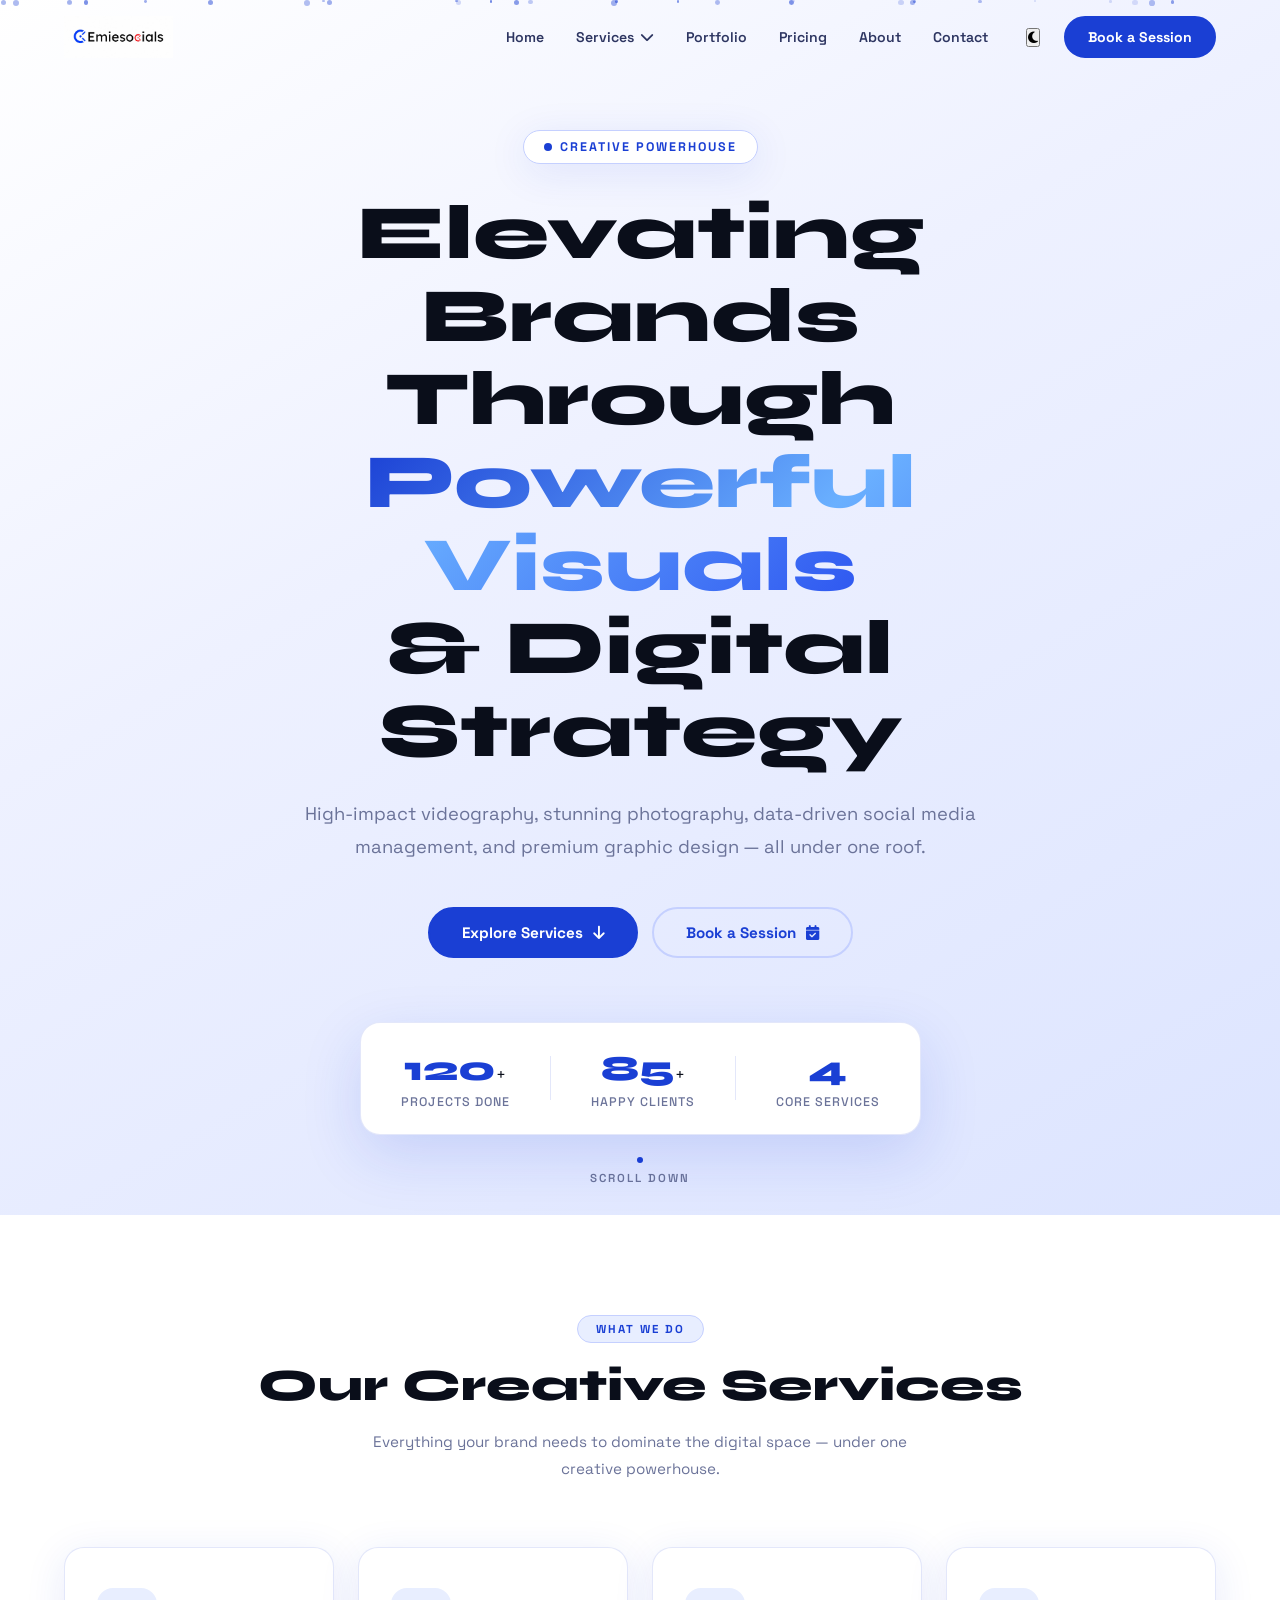
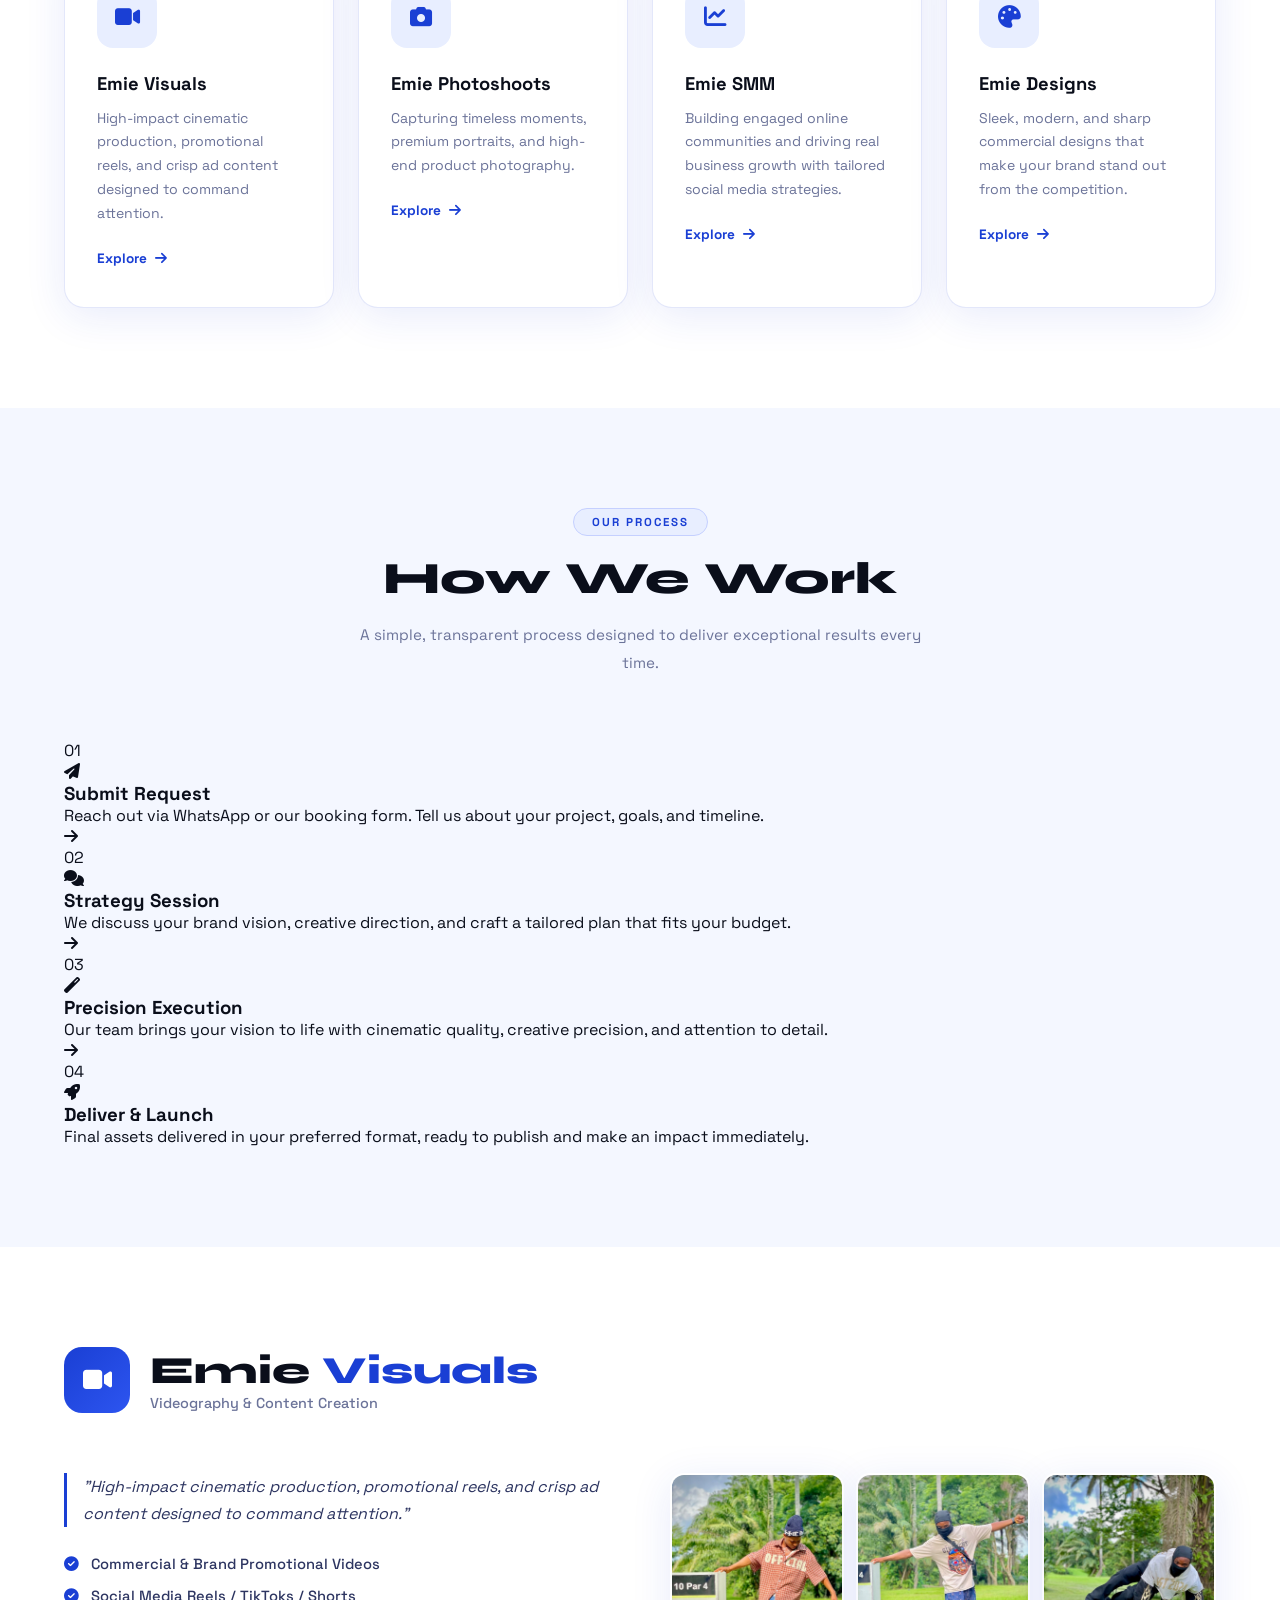
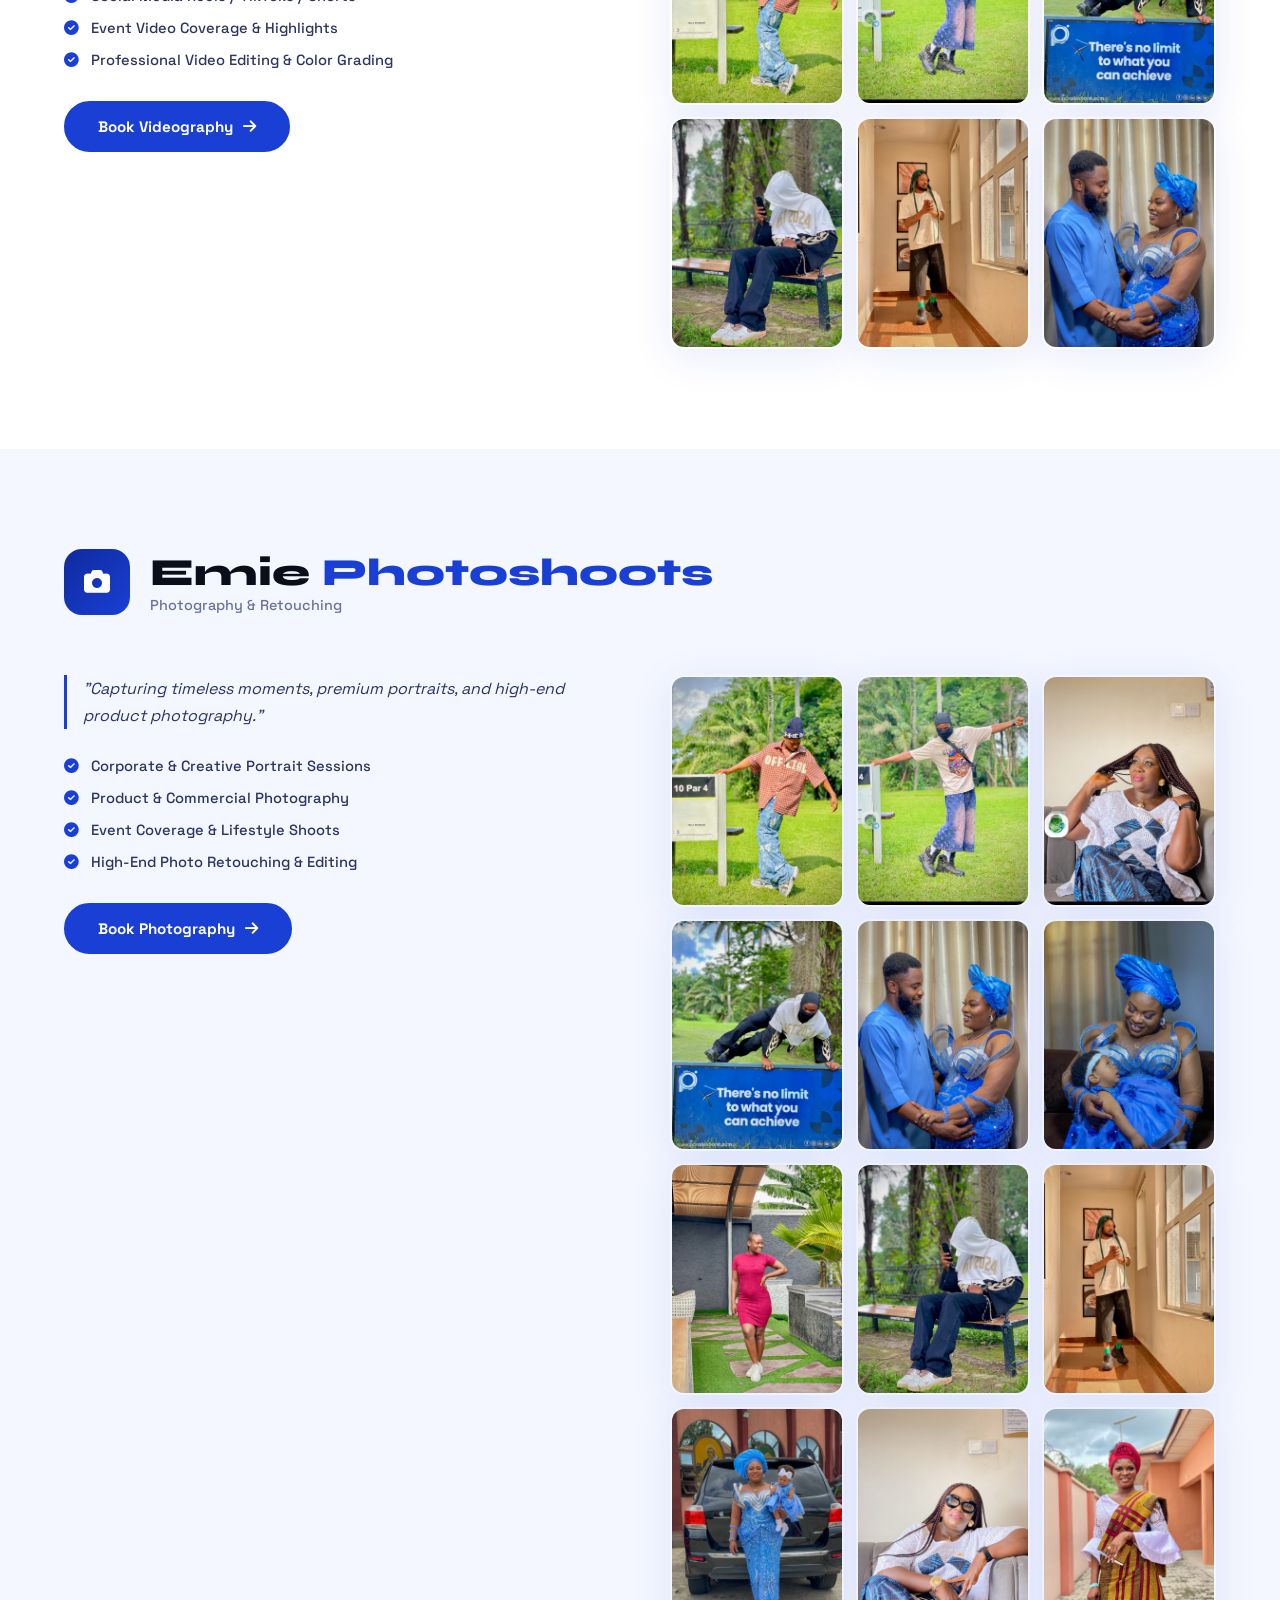
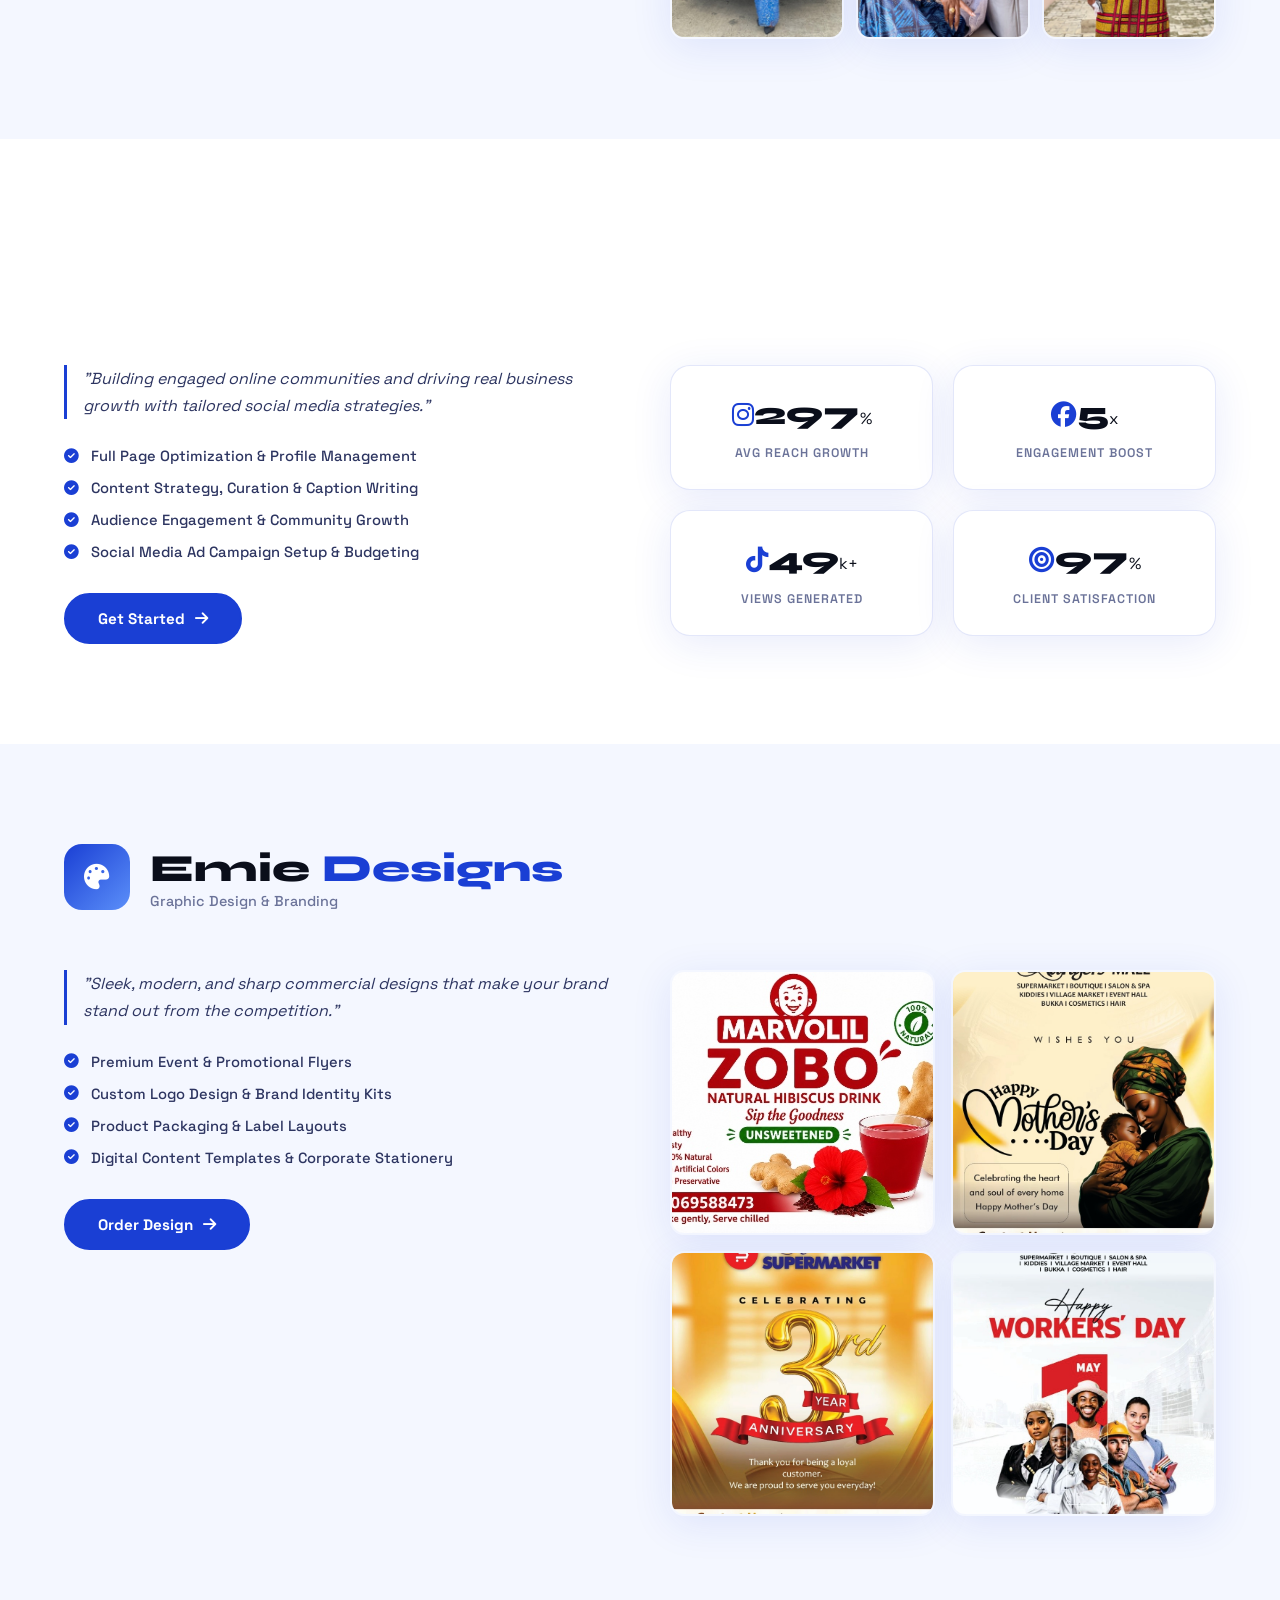
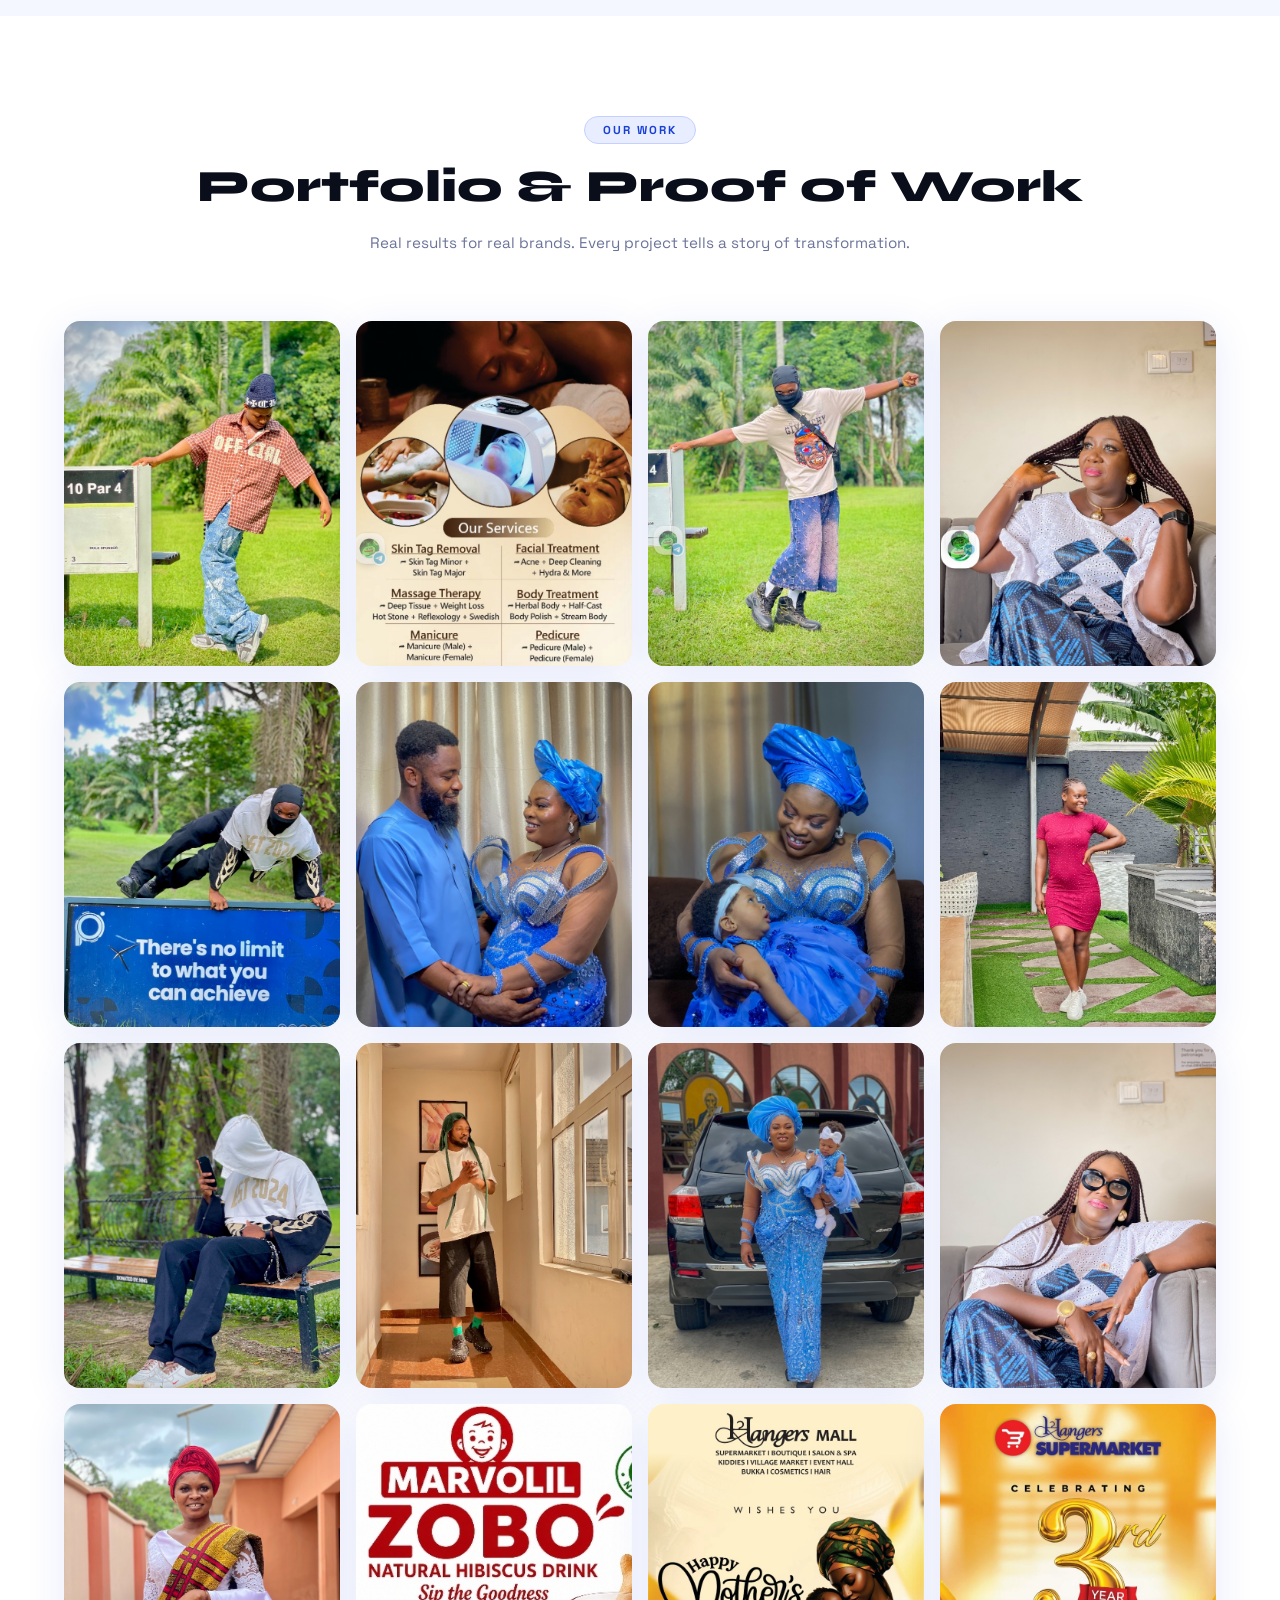
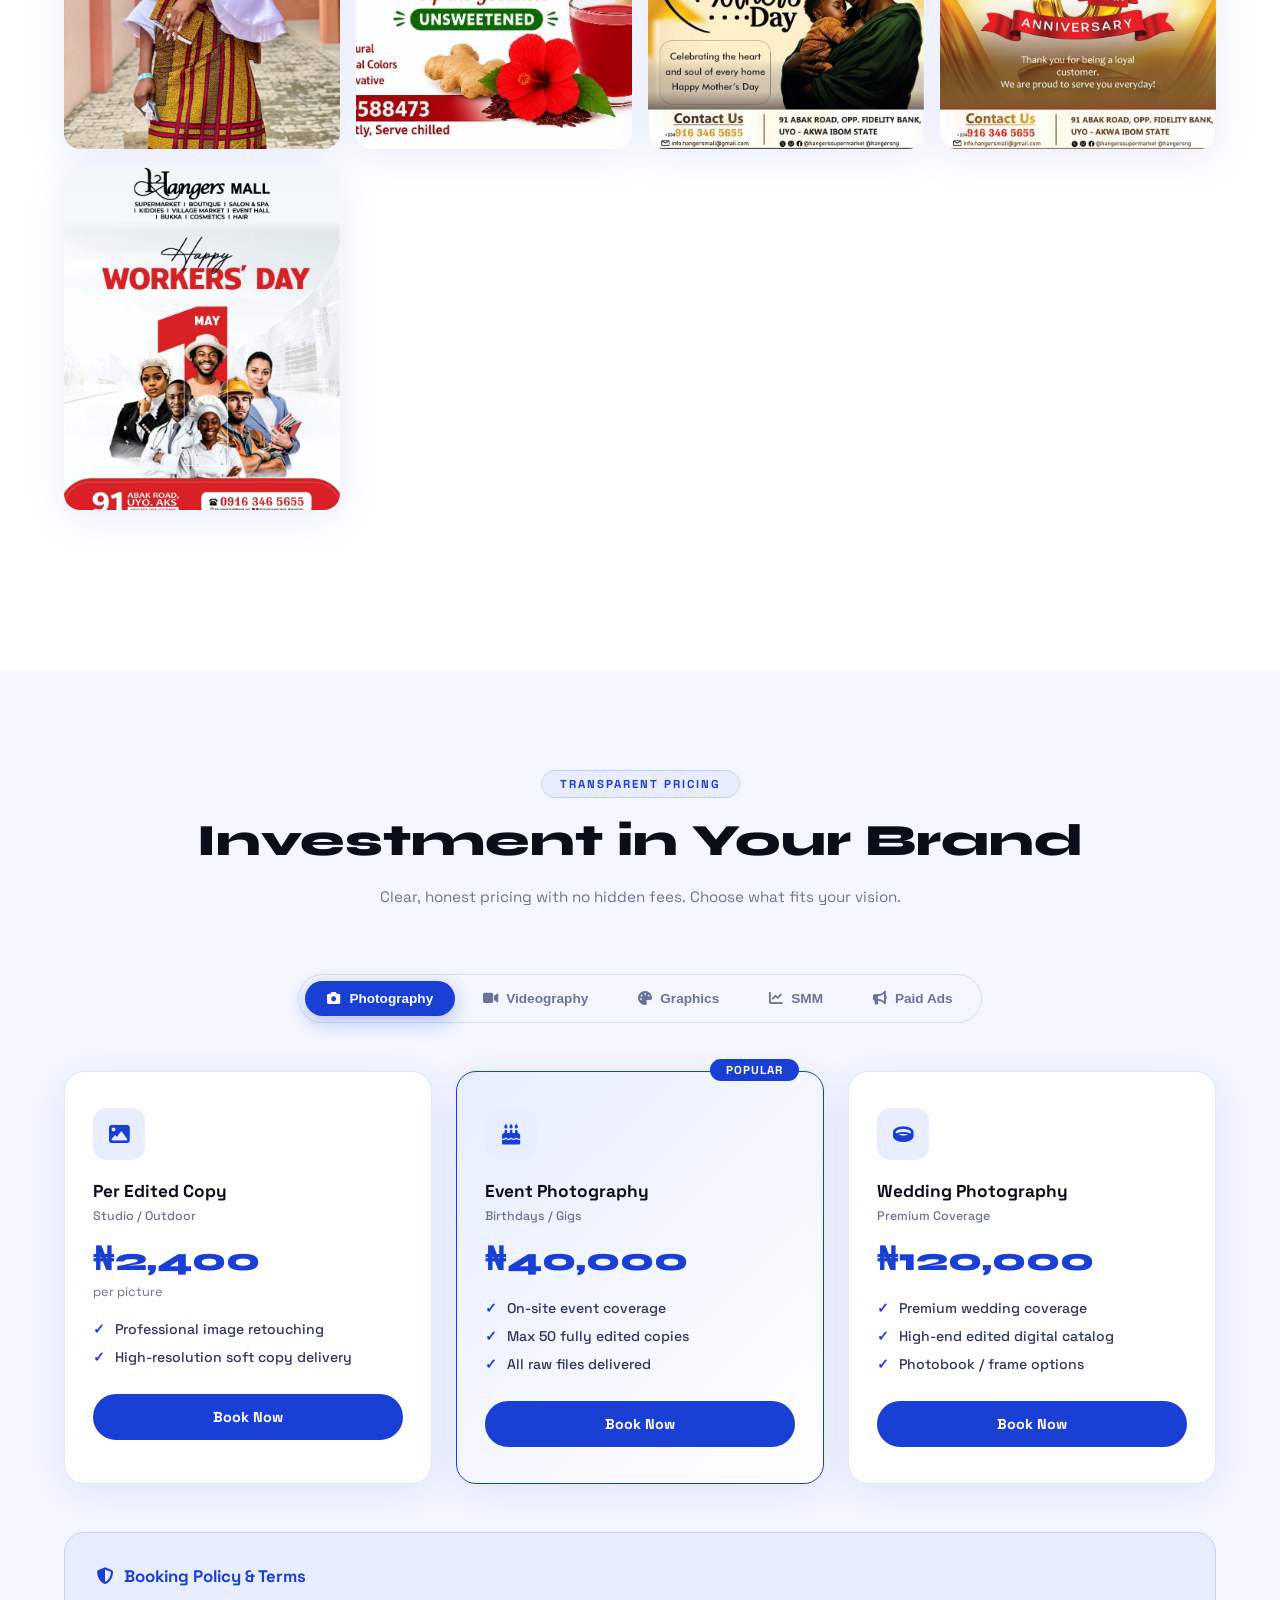
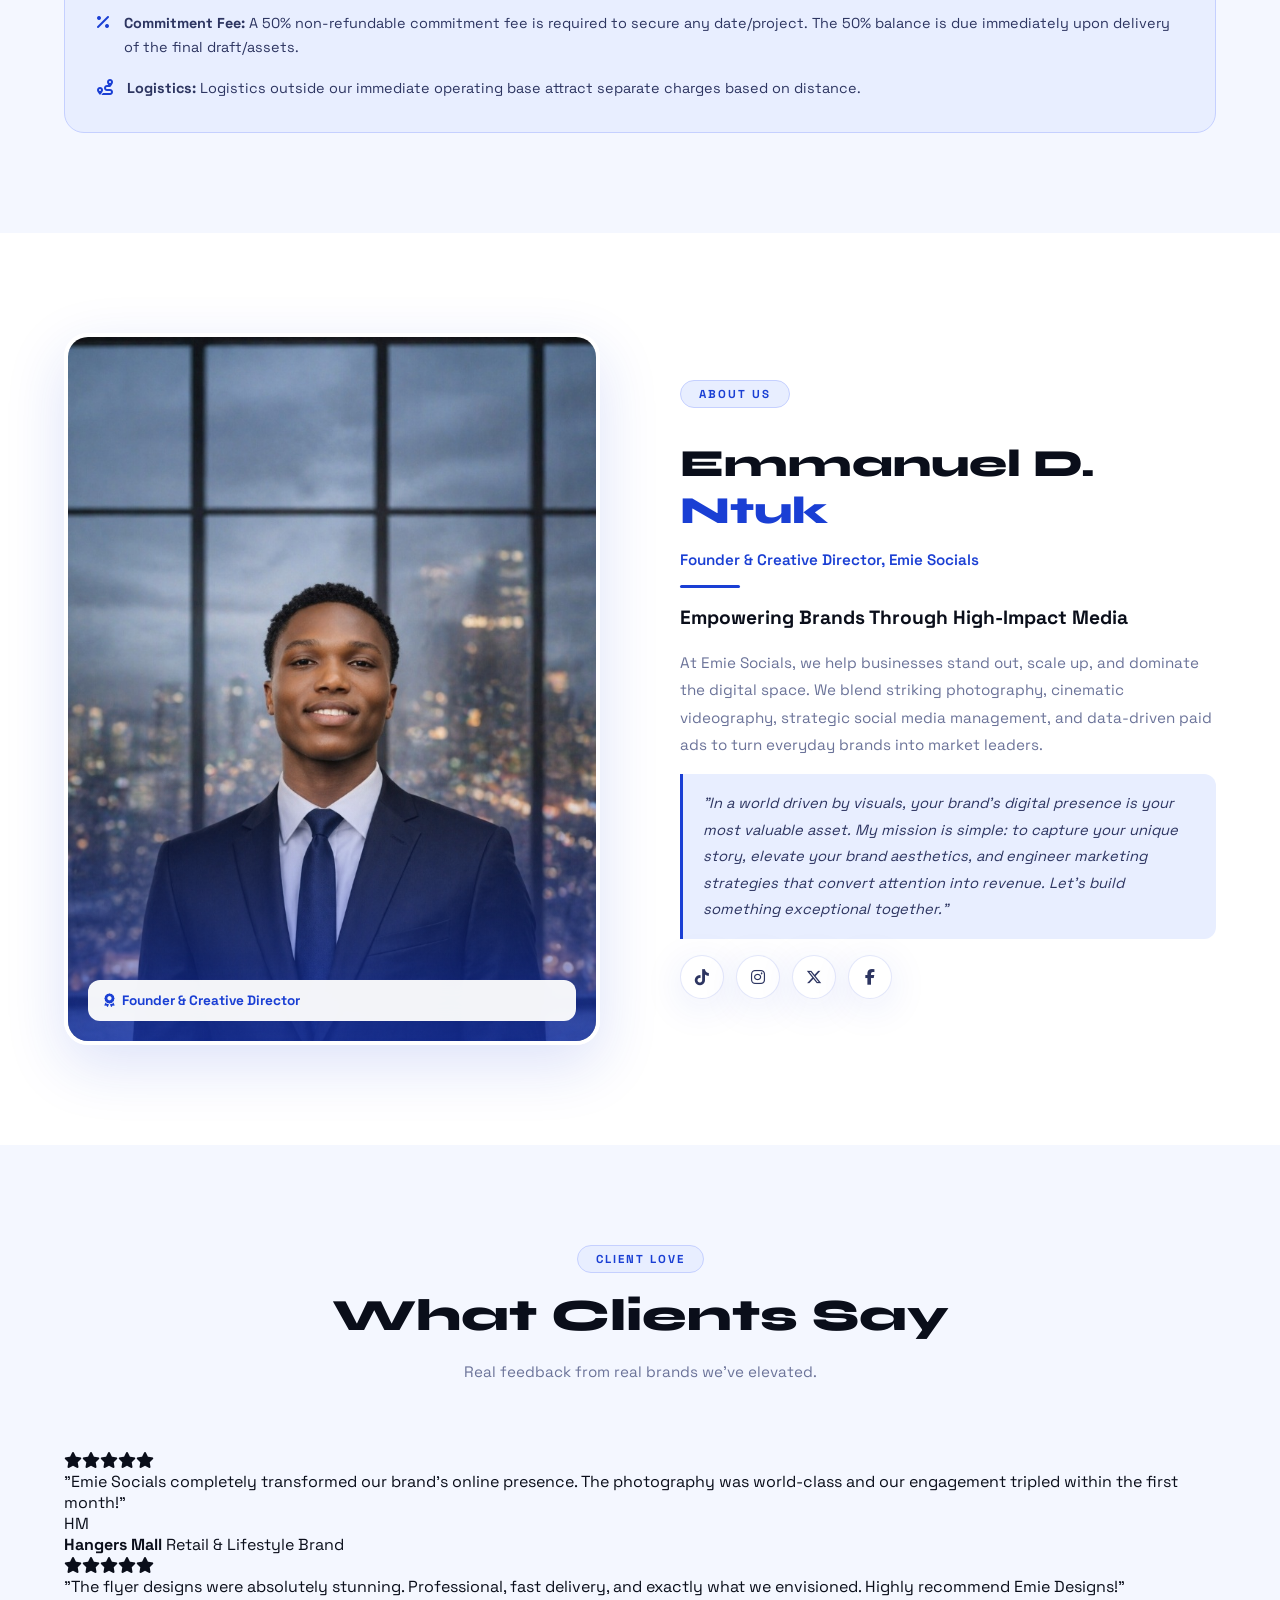
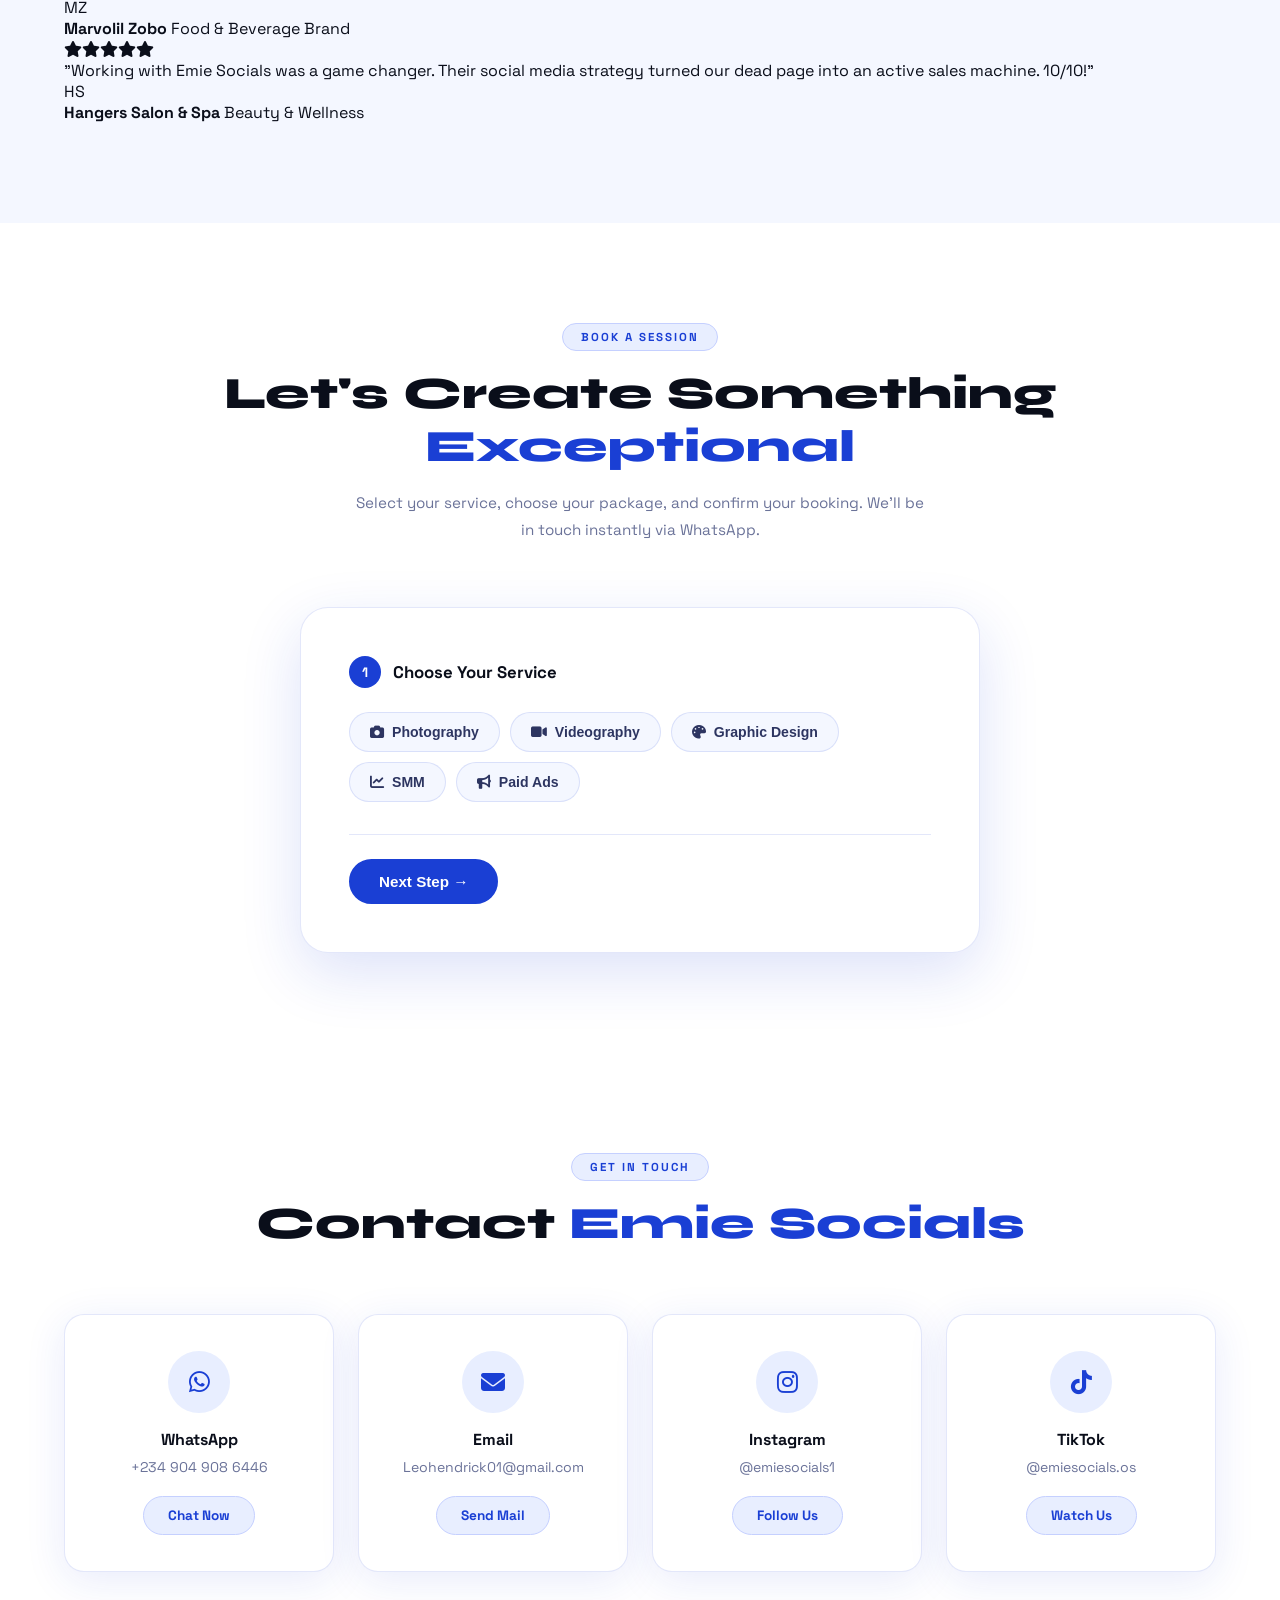
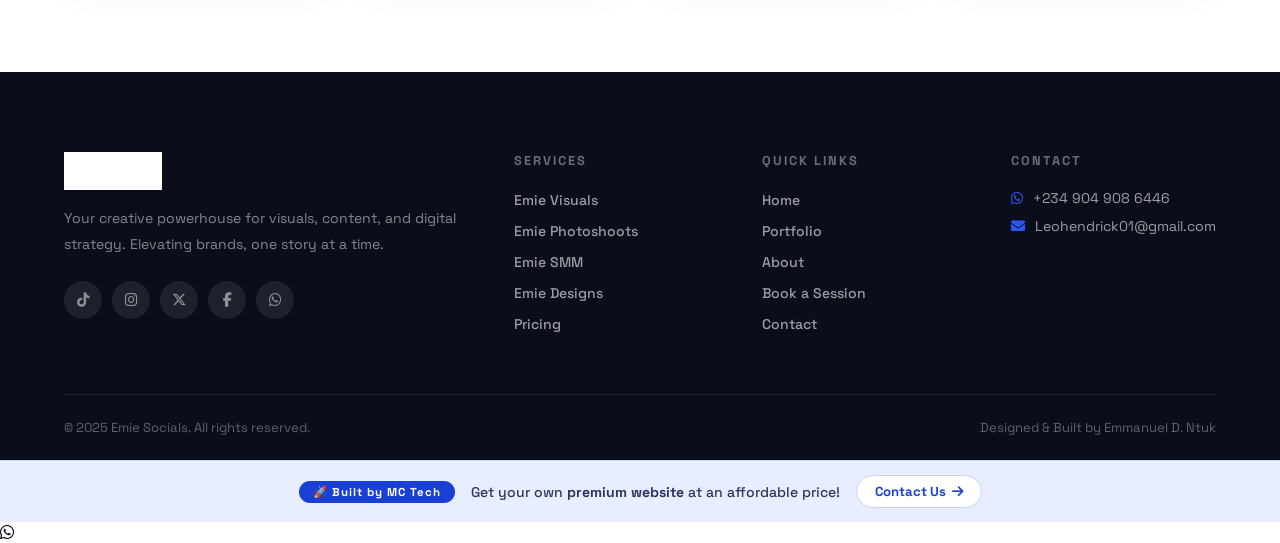
==== commit 52fcddc9: "Rename index-1.html to index.html" ====
--- a/index.html
+++ b/index.html
@@ -3,7 +3,12 @@
 <head>
   <meta charset="UTF-8" />
   <meta name="viewport" content="width=device-width, initial-scale=1.0" />
-  <title>Emie Socials | Creative Powerhouse</title>
+  <title>Emie Socials | Creative Powerhouse — Photography, Videography & Digital Strategy</title>
+  <meta name="description" content="Emie Socials is a premium creative agency offering high-impact videography, stunning photography, social media management, and graphic design." />
+  <meta name="keywords" content="Emie Socials, photography, videography, graphic design, social media management, Nigeria" />
+  <meta name="author" content="Emmanuel D. Ntuk" />
+  <meta property="og:title" content="Emie Socials | Creative Powerhouse" />
+  <meta property="og:description" content="High-impact videography, photography, social media management, and graphic design — all under one roof." />
   <link rel="stylesheet" href="style.css" />
   <link href="https://fonts.googleapis.com/css2?family=Space+Grotesk:wght@400;500;600;700&family=Syne:wght@700;800&display=swap" rel="stylesheet">
   <link rel="stylesheet" href="https://cdnjs.cloudflare.com/ajax/libs/font-awesome/6.5.0/css/all.min.css"/>
@@ -40,6 +45,9 @@
       <li><a href="#about" class="nav-link">About</a></li>
       <li><a href="#contact" class="nav-link">Contact</a></li>
     </ul>
+    <button class="theme-toggle" id="themeToggle" aria-label="Toggle theme">
+      <i class="fas fa-moon" id="themeIcon"></i>
+    </button>
     <a href="#booking" class="btn-book">Book a Session</a>
     <button class="hamburger" id="hamburger" aria-label="Menu">
       <span></span><span></span><span></span>
@@ -116,6 +124,47 @@
   </div>
 </section>
 
+
+<!-- ========== HOW WE WORK ========== -->
+<section id="process" class="section light-section">
+  <div class="container">
+    <div class="section-header">
+      <span class="section-tag reveal-up">Our Process</span>
+      <h2 class="section-title reveal-up">How We Work</h2>
+      <p class="section-sub reveal-up">A simple, transparent process designed to deliver exceptional results every time.</p>
+    </div>
+    <div class="process-grid">
+      <div class="process-card reveal-up">
+        <div class="process-num">01</div>
+        <div class="process-icon"><i class="fas fa-paper-plane"></i></div>
+        <h3>Submit Request</h3>
+        <p>Reach out via WhatsApp or our booking form. Tell us about your project, goals, and timeline.</p>
+      </div>
+      <div class="process-connector reveal-up"><i class="fas fa-arrow-right"></i></div>
+      <div class="process-card reveal-up">
+        <div class="process-num">02</div>
+        <div class="process-icon"><i class="fas fa-comments"></i></div>
+        <h3>Strategy Session</h3>
+        <p>We discuss your brand vision, creative direction, and craft a tailored plan that fits your budget.</p>
+      </div>
+      <div class="process-connector reveal-up"><i class="fas fa-arrow-right"></i></div>
+      <div class="process-card reveal-up">
+        <div class="process-num">03</div>
+        <div class="process-icon"><i class="fas fa-magic"></i></div>
+        <h3>Precision Execution</h3>
+        <p>Our team brings your vision to life with cinematic quality, creative precision, and attention to detail.</p>
+      </div>
+      <div class="process-connector reveal-up"><i class="fas fa-arrow-right"></i></div>
+      <div class="process-card reveal-up">
+        <div class="process-num">04</div>
+        <div class="process-icon"><i class="fas fa-rocket"></i></div>
+        <h3>Deliver & Launch</h3>
+        <p>Final assets delivered in your preferred format, ready to publish and make an impact immediately.</p>
+      </div>
+    </div>
+  </div>
+</section>
+
 <!-- ========== EMIE VISUALS ========== -->
 <section id="visuals" class="section service-detail dark-section">
   <div class="container">
@@ -437,6 +486,53 @@
   </div>
 </section>
 
+
+<!-- ========== TESTIMONIALS ========== -->
+<section id="testimonials" class="section light-section">
+  <div class="container">
+    <div class="section-header">
+      <span class="section-tag reveal-up">Client Love</span>
+      <h2 class="section-title reveal-up">What Clients Say</h2>
+      <p class="section-sub reveal-up">Real feedback from real brands we've elevated.</p>
+    </div>
+    <div class="testimonials-grid">
+      <div class="testimonial-card reveal-up">
+        <div class="testimonial-stars"><i class="fas fa-star"></i><i class="fas fa-star"></i><i class="fas fa-star"></i><i class="fas fa-star"></i><i class="fas fa-star"></i></div>
+        <p class="testimonial-text">"Emie Socials completely transformed our brand's online presence. The photography was world-class and our engagement tripled within the first month!"</p>
+        <div class="testimonial-author">
+          <div class="testimonial-avatar">HM</div>
+          <div>
+            <strong>Hangers Mall</strong>
+            <span>Retail & Lifestyle Brand</span>
+          </div>
+        </div>
+      </div>
+      <div class="testimonial-card reveal-up">
+        <div class="testimonial-stars"><i class="fas fa-star"></i><i class="fas fa-star"></i><i class="fas fa-star"></i><i class="fas fa-star"></i><i class="fas fa-star"></i></div>
+        <p class="testimonial-text">"The flyer designs were absolutely stunning. Professional, fast delivery, and exactly what we envisioned. Highly recommend Emie Designs!"</p>
+        <div class="testimonial-author">
+          <div class="testimonial-avatar">MZ</div>
+          <div>
+            <strong>Marvolil Zobo</strong>
+            <span>Food & Beverage Brand</span>
+          </div>
+        </div>
+      </div>
+      <div class="testimonial-card reveal-up">
+        <div class="testimonial-stars"><i class="fas fa-star"></i><i class="fas fa-star"></i><i class="fas fa-star"></i><i class="fas fa-star"></i><i class="fas fa-star"></i></div>
+        <p class="testimonial-text">"Working with Emie Socials was a game changer. Their social media strategy turned our dead page into an active sales machine. 10/10!"</p>
+        <div class="testimonial-author">
+          <div class="testimonial-avatar">HS</div>
+          <div>
+            <strong>Hangers Salon & Spa</strong>
+            <span>Beauty & Wellness</span>
+          </div>
+        </div>
+      </div>
+    </div>
+  </div>
+</section>
+
 <!-- ========== BOOKING ========== -->
 <section id="booking" class="section">
   <div class="container">
@@ -586,6 +682,12 @@
   <div class="lightbox-img-wrap"><img id="lightboxImg" src="" alt="" /></div>
 </div>
 
+
+<!-- ========== WHATSAPP FLOAT ========== -->
+<a href="https://wa.me/2349049086446" target="_blank" class="wa-float" aria-label="Chat on WhatsApp">
+  <i class="fab fa-whatsapp"></i>
+</a>
+
 <!-- Scripts -->
 <script src="images.js"></script>
 <script src="main.js"></script>
